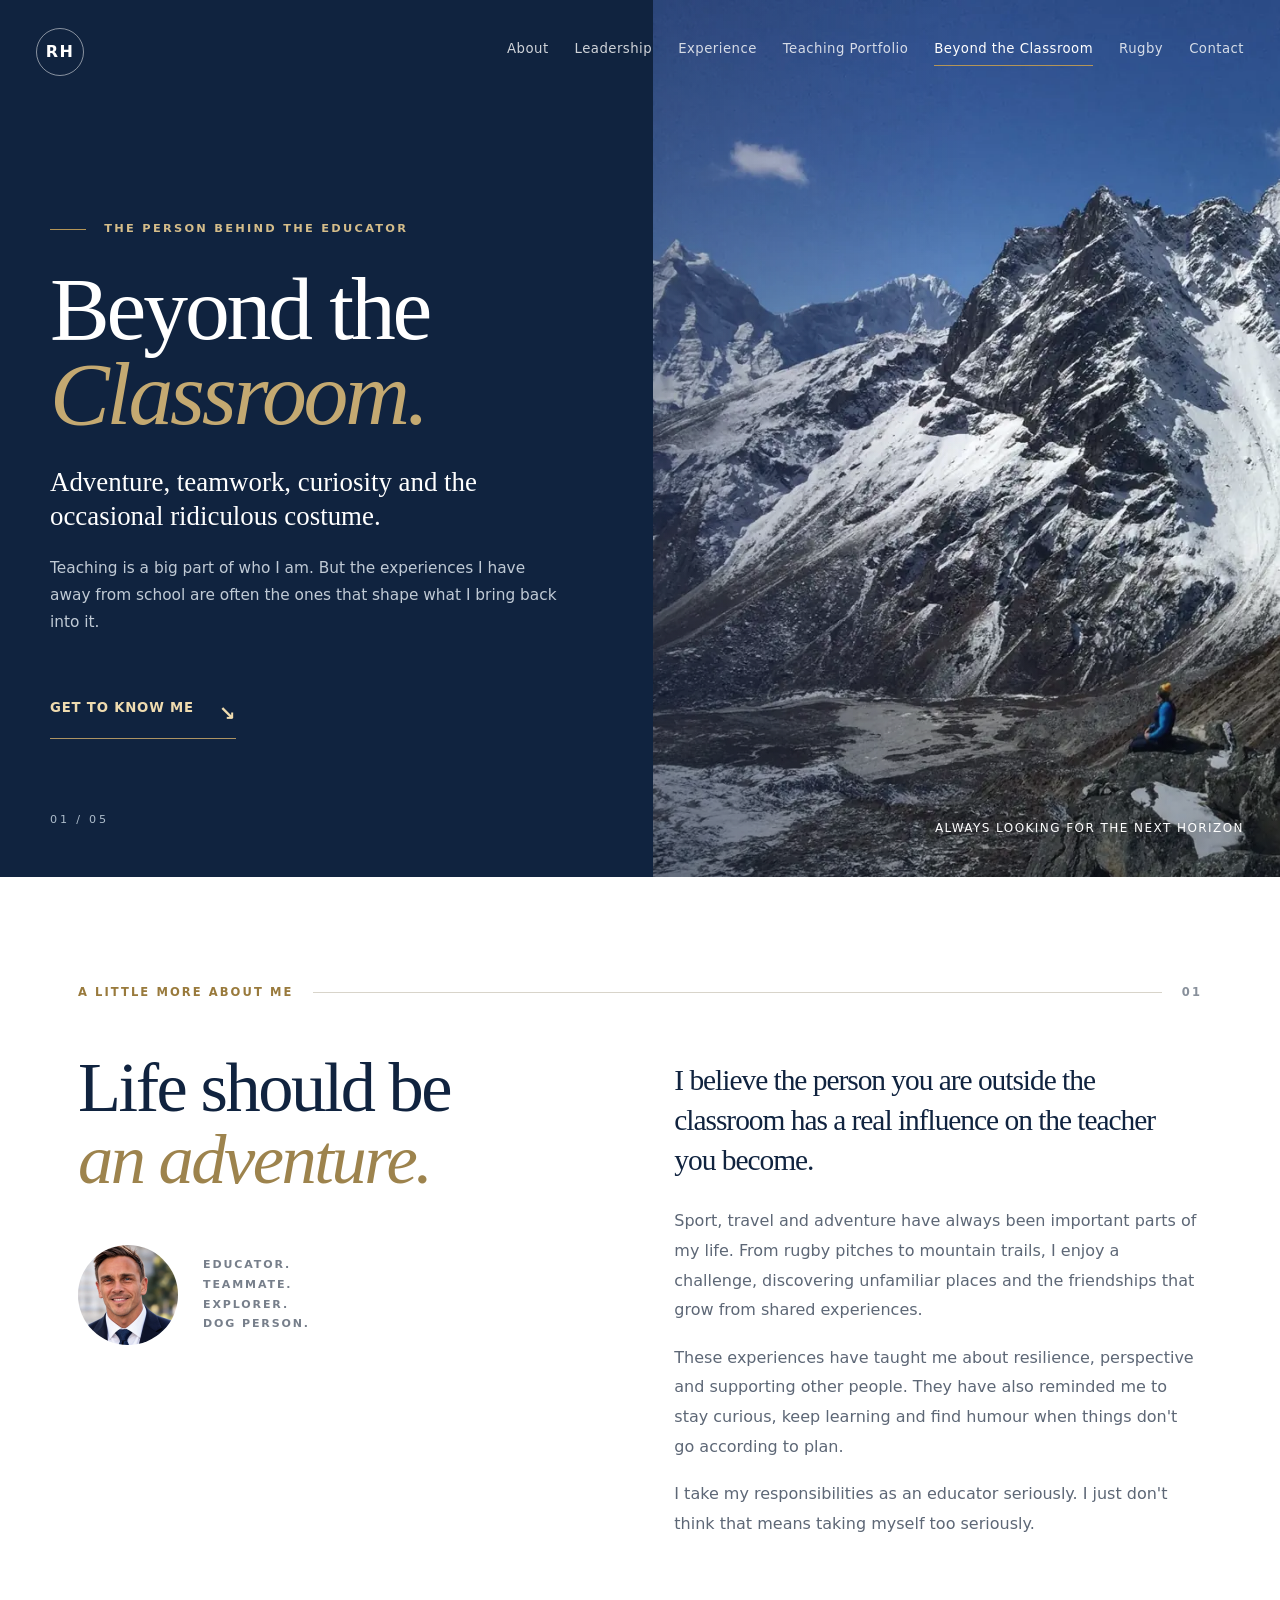
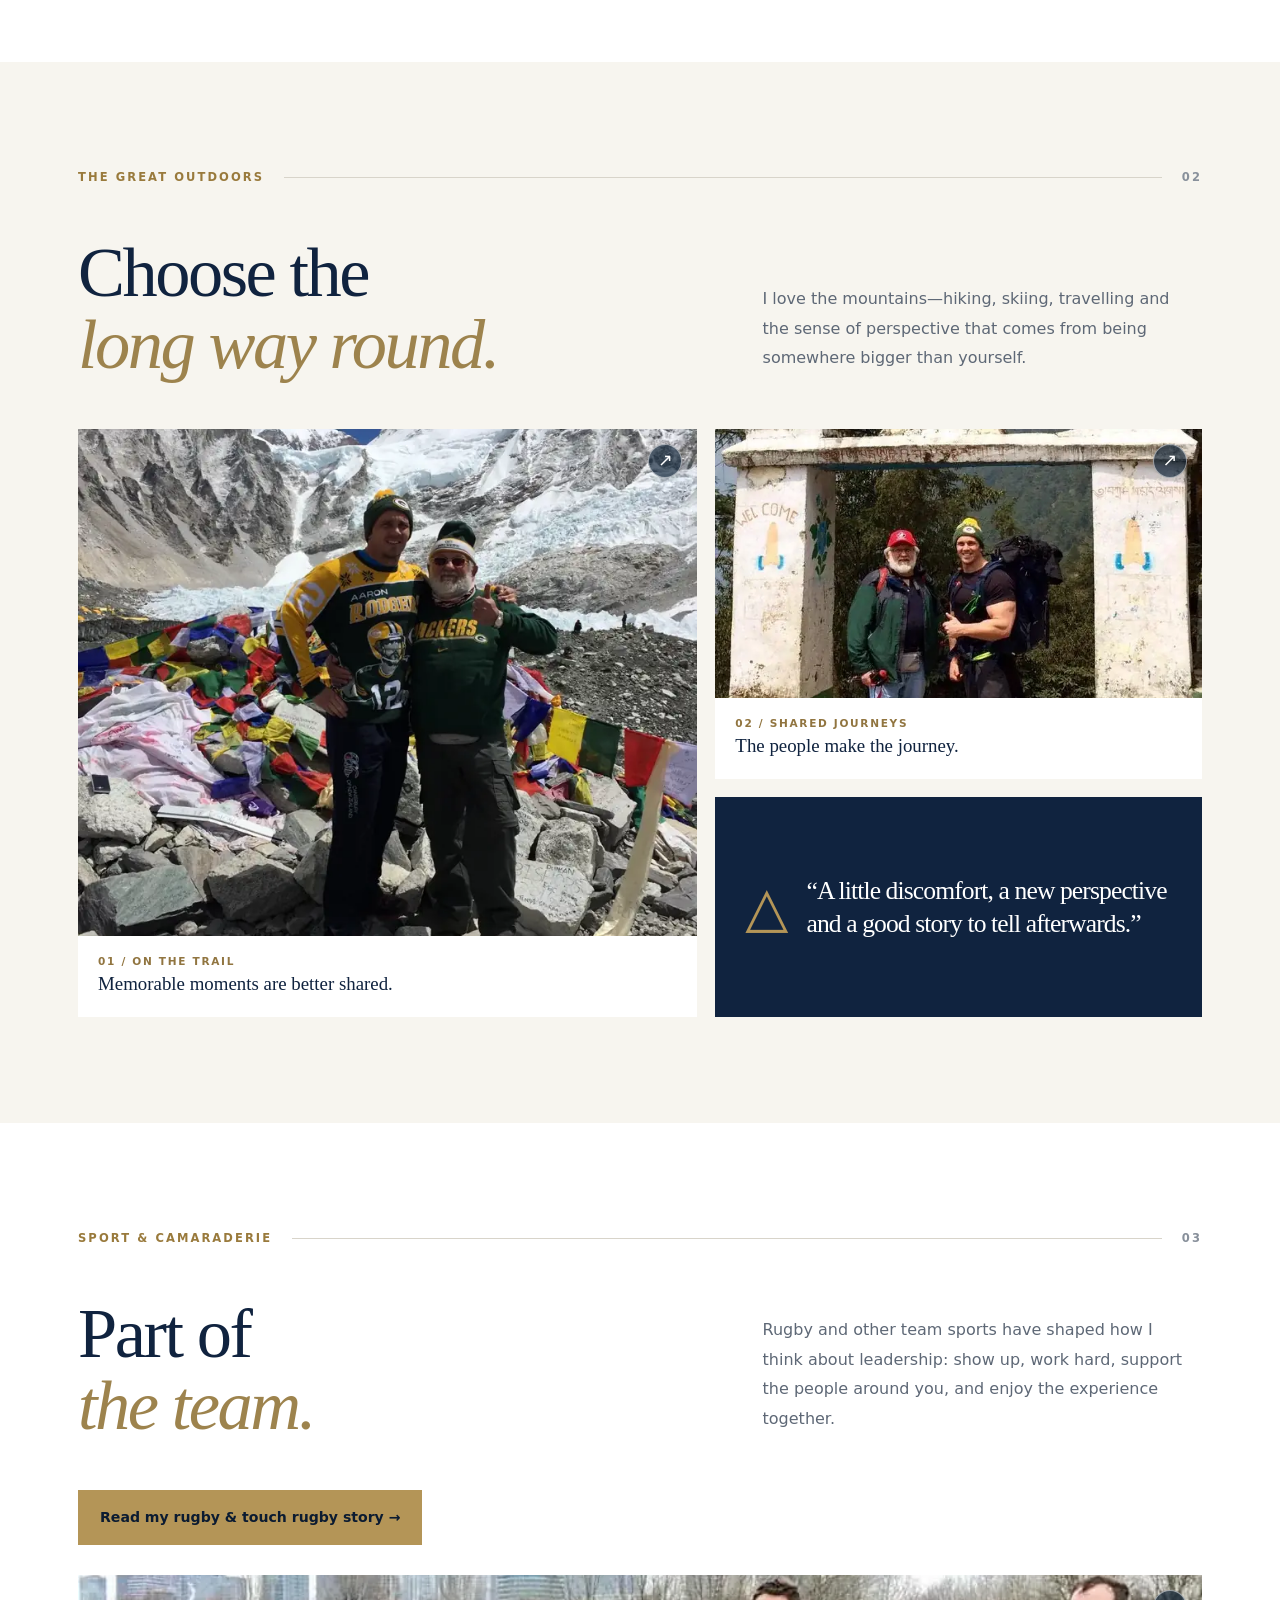
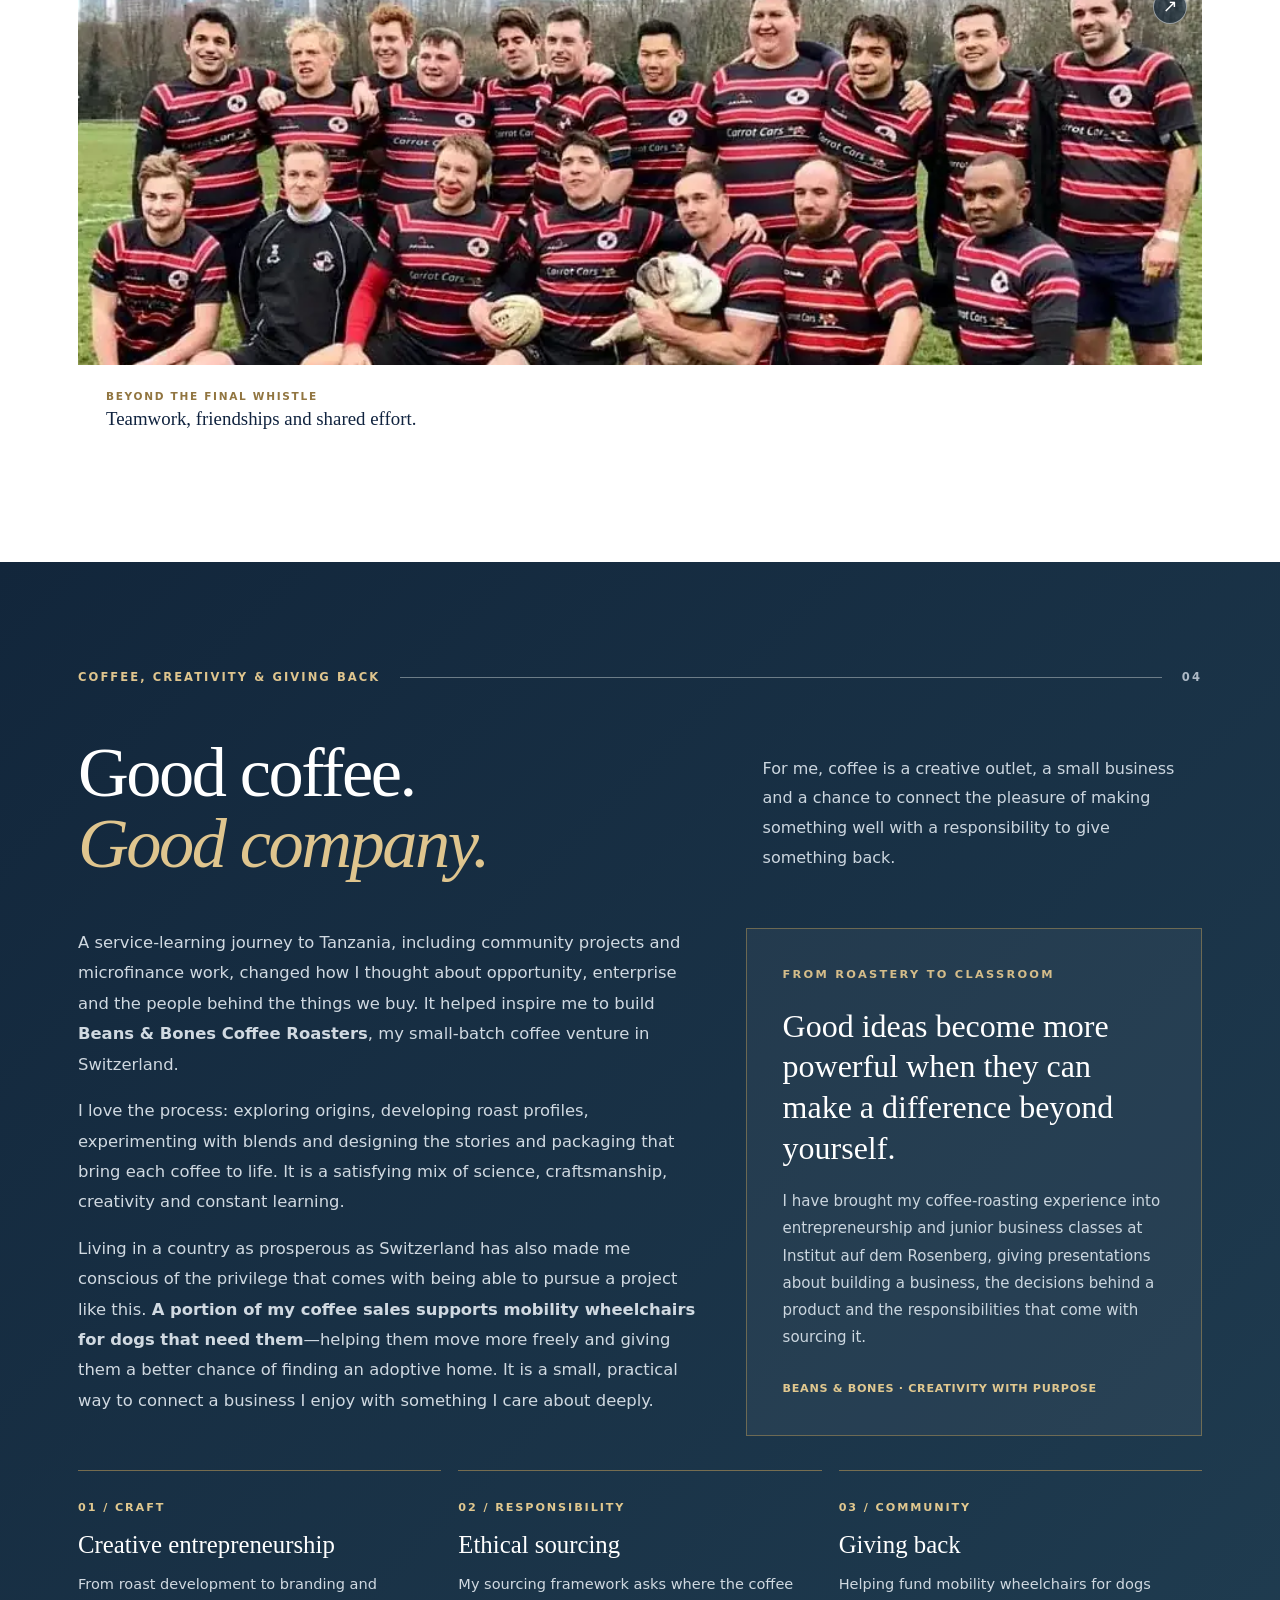
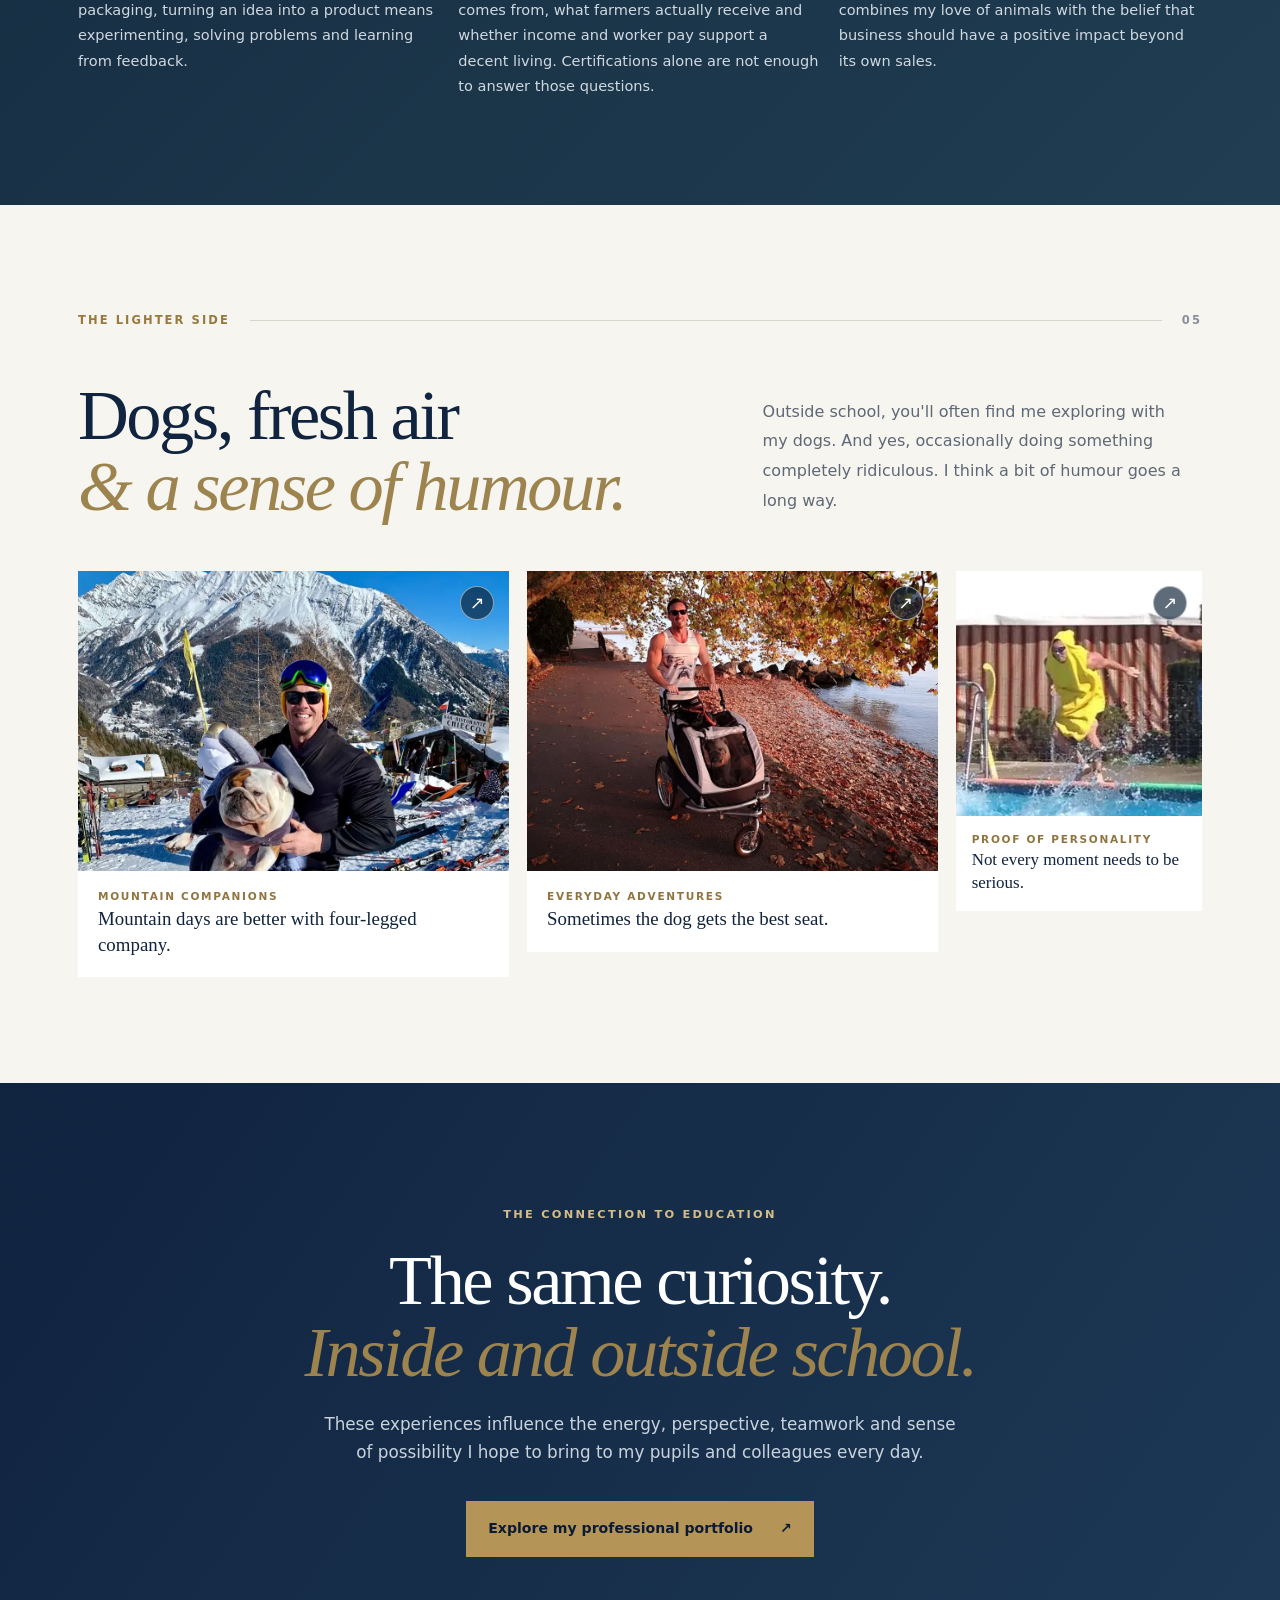
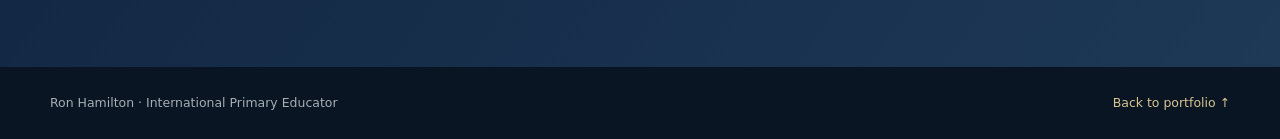
==== beyond.html @ 0ec46074 "Expand coffee story with ethical sourcing education, dog-wheelchair giving and creative enterprise" ====
<!DOCTYPE html>

<html lang="en">
<head>
<meta charset="utf-8"/>
<meta content="width=device-width, initial-scale=1" name="viewport"/>
<meta content="A look beyond the classroom: adventure, team sport, coffee roasting, ethical enterprise, animal welfare, mountain travel, dogs, and the experiences that shape Ron Hamilton's approach to education." name="description"/>
<title>Beyond the Classroom | Ron Hamilton</title>
<style>
:root{--navy:#10233f;--navy-2:#182f50;--ink:#1f2937;--muted:#667085;--paper:#f7f5ef;--warm:#eee8dc;--gold:#b49557;--line:#d8d4ca;--white:#fff;--max:1180px}
*{box-sizing:border-box}
html{scroll-behavior:smooth}
body{margin:0;color:var(--ink);background:#fff;font:16px/1.65 Inter,ui-sans-serif,system-ui,-apple-system,BlinkMacSystemFont,"Segoe UI",sans-serif}
a{color:inherit}
button{font:inherit}
img{display:block;width:100%;height:100%;object-fit:cover}
.skip-link{position:absolute;z-index:99;top:-80px;left:24px;padding:10px 18px;background:#fff;color:#111}
.skip-link:focus{top:16px}
.site-header{position:absolute;inset:0 0 auto;z-index:20;color:#fff}
.header-inner{max-width:1330px;margin:auto;display:flex;align-items:center;justify-content:space-between;padding:28px 36px;gap:24px}
.brand{width:48px;height:48px;border:1px solid #ffffff80;border-radius:50%;display:grid;place-items:center;font-weight:750;letter-spacing:.08em;text-decoration:none;flex:none}
nav{display:flex;gap:26px;flex-wrap:wrap}
nav a,.home-link{text-decoration:none;font-size:.83rem;letter-spacing:.035em;opacity:.8}
nav a:hover,nav a.current,.home-link:hover{opacity:1}
nav a.current{border-bottom:1px solid var(--gold);padding-bottom:5px}
.home-link{display:none}
.page-hero{min-height:700px;background:var(--navy);display:grid;grid-template-columns:1fr 49%;position:relative;overflow:hidden;color:#fff}
.hero-copy{padding:184px 50px 114px max(42px,calc((100vw - 1180px)/2));position:relative;z-index:2;align-self:center}
.eyebrow{text-transform:uppercase;letter-spacing:.2em;font-size:.71rem;font-weight:800;color:#d5bd8a}
.rule{display:inline-block;vertical-align:middle;width:36px;height:1px;background:#b49557;margin-right:12px}
h1,h2,.lead-text,.editorial-note p{font-family:Georgia,"Times New Roman",serif;letter-spacing:-.035em;font-weight:400}
h1{font-size:clamp(4.3rem,7vw,7.9rem);line-height:.95;margin:28px 0 30px}
h1 em,h2 em{color:#c4a971;font-weight:400}
.hero-lead{font-family:Georgia,serif;font-size:clamp(1.4rem,2.1vw,2rem);line-height:1.25;max-width:500px;margin:0 0 22px}
.hero-description{color:#c0cad5;max-width:520px;font-size:.96rem;line-height:1.75}
.hero-anchor{color:#efdbaf;display:inline-flex;text-decoration:none;border-bottom:1px solid #ad9363;padding:16px 0 8px;margin-top:30px;font-size:.83rem;letter-spacing:.06em;text-transform:uppercase;font-weight:700;gap:25px}
.hero-anchor span{font-size:1.25rem}
.hero-visual{position:relative;overflow:hidden;min-height:700px}
.hero-visual:after{content:"";position:absolute;inset:0;background:linear-gradient(90deg,rgba(16,35,63,.32),transparent 50%),linear-gradient(0deg,rgba(10,24,40,.38),transparent 35%)}
.hero-visual img{height:100%;object-position:center 58%;filter:saturate(.83)}
.image-credit{position:absolute;right:36px;bottom:38px;color:#fff;z-index:2;font-size:.75rem;letter-spacing:.12em;text-transform:uppercase}
.hero-index{position:absolute;left:max(42px,calc((100vw - 1180px)/2));bottom:48px;color:#acbbca;font-size:.7rem;letter-spacing:.25em}
.section-wrap{max-width:var(--max);padding:106px 28px;margin:auto}
.section-marker{display:flex;align-items:center;gap:20px;color:#997a3c;text-transform:uppercase;font-size:.72rem;letter-spacing:.18em;font-weight:800;margin-bottom:50px}
.section-marker:after{content:"";height:1px;flex:1;background:var(--line)}
.section-marker span{order:3;color:#88909b;font-weight:600}
h2{font-size:clamp(3.1rem,5.5vw,5.9rem);line-height:1.02;color:var(--navy);margin:0}
h2 em{color:#9d834d}
.intro-layout{display:grid;grid-template-columns:.95fr 1fr;gap:95px}
.portrait-row{display:flex;align-items:center;gap:25px;margin-top:48px}
.portrait-row img{width:100px;height:100px;border-radius:50%;object-position:center 28%;filter:saturate(.83)}
.portrait-row p{text-transform:uppercase;letter-spacing:.17em;font-size:.69rem;line-height:1.8;color:#777f8b;font-weight:700}
.intro-body{padding-top:9px;font-size:1rem;color:#5d6776;line-height:1.85}
.intro-body p{margin:0 0 18px}
.intro-body .lead-text{font-size:clamp(1.45rem,2.3vw,2rem);color:var(--navy);line-height:1.35;margin-bottom:26px}
.adventure-chapter,.personality-chapter{background:var(--paper)}
.chapter-head{display:grid;grid-template-columns:1.15fr .85fr;gap:90px;align-items:end;margin-bottom:48px}
.chapter-head p{max-width:420px;margin:0 0 8px;color:#5e6876;font-size:1rem;line-height:1.85}
.adventure-grid{display:grid;grid-template-columns:1.12fr .88fr;grid-template-rows:350px 220px;gap:18px}
.gallery-card{margin:0;min-width:0;background:#fff;overflow:hidden}
.gallery-card .image-button{display:block;cursor:zoom-in;position:relative;width:100%;padding:0;border:0;background:#0b1b31;overflow:hidden;text-align:left}
.gallery-card img{transition:transform .45s ease, filter .45s ease}
.gallery-card .image-button:hover img{transform:scale(1.035);filter:saturate(1.07)}
.gallery-card .image-button:focus-visible{outline:4px solid var(--gold);outline-offset:-4px}
.expand-symbol{position:absolute;right:15px;top:15px;width:34px;height:34px;display:grid;place-items:center;color:#fff;background:#0b2036a8;border:1px solid #ffffff80;border-radius:50%;font-size:1.1rem}
.gallery-card figcaption{padding:18px 20px 20px;display:grid;gap:3px;line-height:1.35}
.gallery-card figcaption span{text-transform:uppercase;font-size:.66rem;letter-spacing:.16em;color:#917540;font-weight:800}
.gallery-card figcaption strong{color:var(--navy);font-family:Georgia,serif;font-size:1.18rem;font-weight:400}
.adventure-grid .tall{grid-row:span 2;display:flex;flex-direction:column}
.adventure-grid .tall .image-button{flex:1;min-height:0}
.adventure-grid .square{display:flex;flex-direction:column}
.adventure-grid .square .image-button{flex:1;min-height:0}
.adventure-grid .editorial-note{background:var(--navy);color:#fff;padding:20px 30px;display:flex;align-items:center;gap:18px}
.mountain-mark{color:var(--gold);font-size:3.5rem;font-weight:200}
.editorial-note p{font-size:1.6rem;line-height:1.3;color:#fff}
.sport-chapter .panoramic .image-button{height:390px}
.sport-chapter .panoramic img{object-position:center 44%}
.sport-chapter .panoramic figcaption{padding:24px 28px}
.coffee-chapter{background:linear-gradient(135deg,#12263b,#203d51);color:#fff}
.coffee-chapter .section-marker{color:#dfc58e}
.coffee-chapter .section-marker:after{background:#6d7d88}
.coffee-chapter .section-marker span{color:#adb9c5}
.coffee-chapter h2{color:#fff}
.coffee-chapter h2 em{color:#dfc58e}
.coffee-chapter .chapter-head p{color:#ccd6df}
.coffee-content{display:grid;grid-template-columns:1.15fr .85fr;gap:50px;align-items:stretch}
.coffee-copy{font-size:1.025rem;line-height:1.85;color:#d0d9e1}
.coffee-copy p:first-child{margin-top:0}
.coffee-panel{border:1px solid #b4955780;background:#ffffff0c;padding:36px;display:flex;flex-direction:column;justify-content:center}
.coffee-panel .eyebrow{margin:0 0 22px}
.coffee-panel blockquote{font-family:Georgia,serif;font-size:clamp(1.55rem,2.5vw,2.2rem);line-height:1.27;margin:0 0 20px;color:#fff}
.coffee-panel p:not(.eyebrow){color:#cbd6df;font-size:.94rem;line-height:1.8;margin:0}
.coffee-panel .coffee-signoff{margin-top:28px!important;color:#e1c88f!important;letter-spacing:.06em;text-transform:uppercase;font-size:.7rem!important;font-weight:750}
.coffee-values{display:grid;grid-template-columns:repeat(3,minmax(0,1fr));gap:17px;margin-top:34px}
.coffee-value{border-top:1px solid #b4955799;padding-top:22px}
.coffee-value .coffee-count{color:#e1c88f;text-transform:uppercase;letter-spacing:.17em;font-size:.7rem;font-weight:750}
.coffee-value h3{font:400 1.55rem/1.2 Georgia,serif;margin:11px 0;color:#fff}
.coffee-value p{font-size:.91rem;line-height:1.75;color:#d0d9e1;margin:0}
@media(max-width:820px){.coffee-values{grid-template-columns:1fr;gap:25px}}

.personality-grid{display:grid;grid-template-columns:1.05fr 1fr .6fr;gap:18px;align-items:start}
.personality-grid .image-button{height:300px}
.personality-grid .ski img{object-position:center center}
.personality-grid .banana img{object-position:center center}
.personality-grid .banana .image-button{height:245px}
.personality-grid .banana figcaption{padding:16px}
.personality-grid .banana figcaption strong{font-size:1.06rem}
.closing{background:linear-gradient(125deg,#10233f,#1d3956);color:#fff;text-align:center;padding:110px 28px}
.closing-inner{max-width:850px;margin:0 auto}
.closing h2{color:#fff;margin:22px 0}
.closing p:not(.eyebrow){max-width:650px;color:#c8d3dd;margin:0 auto 35px;font-size:1.05rem}
.closing-button{display:inline-flex;align-items:center;gap:27px;background:#b49557;color:#0b1b31;text-decoration:none;font-weight:750;font-size:.88rem;padding:16px 22px}
footer{background:#091522;color:#a6adb5;padding:26px max(28px,calc((100vw - 1180px)/2));display:flex;justify-content:space-between;gap:20px;font-size:.78rem}
footer a{text-decoration:none;color:#d8c392}
.lightbox{position:fixed;inset:0;border:none;background:#091522f2;color:white;max-width:100vw;max-height:100vh;width:100vw;height:100vh;margin:0;padding:55px 25px 25px;overflow:auto}
.lightbox::backdrop{background:#091522ee}
.lightbox img{object-fit:contain;width:100%;height:calc(100vh - 135px)}
.lightbox p{text-align:center;margin:10px auto;font-family:Georgia,serif;font-size:1.1rem}
.lightbox-close{position:absolute;right:28px;top:12px;cursor:pointer;background:transparent;border:0;color:#fff;font-size:2.7rem;line-height:1}
@media(max-width:1100px){nav{gap:16px}.hero-copy{padding-left:36px}.page-hero{grid-template-columns:1fr 45%}h1{font-size:clamp(4rem,6.4vw,6.5rem)}}
@media(max-width:820px){.coffee-content{grid-template-columns:1fr}}
@media(max-width:820px){nav{display:none}.home-link{display:block}.page-hero{grid-template-columns:1fr;min-height:0}.hero-copy{padding:145px 28px 76px}.hero-visual{height:430px;min-height:0}.hero-index{display:none}.intro-layout,.chapter-head{grid-template-columns:1fr;gap:35px}.adventure-grid{grid-template-rows:300px 180px}.personality-grid{grid-template-columns:1fr 1fr}.personality-grid .banana{grid-column:span 2}.personality-grid .banana .image-button{height:240px}.personality-grid .banana img{object-fit:contain;background:#12303e}.section-wrap{padding:80px 28px}}
@media(max-width:560px){.coffee-panel{padding:25px}}
@media(max-width:560px){.header-inner{padding:22px 22px}.hero-copy{padding:125px 24px 62px}h1{font-size:clamp(3.6rem,14vw,5rem)}.hero-visual{height:320px}.image-credit{right:20px;bottom:22px}.section-wrap{padding:68px 20px}.section-marker{margin-bottom:28px}h2{font-size:clamp(2.6rem,11vw,3.9rem)}.intro-layout{gap:25px}.portrait-row{margin-top:26px}.adventure-grid{display:grid;grid-template-columns:1fr;grid-template-rows:auto}.adventure-grid .tall,.adventure-grid .square{grid-row:auto}.adventure-grid .tall .image-button{height:360px;flex:auto}.adventure-grid .square .image-button{height:280px;flex:auto}.adventure-grid .editorial-note{min-height:170px}.sport-chapter .panoramic .image-button{height:235px}.personality-grid{grid-template-columns:1fr}.personality-grid .banana{grid-column:span 1}.personality-grid .image-button{height:290px}.closing{padding:78px 22px}footer{display:block}footer a{display:block;margin-top:8px}}
@media(prefers-reduced-motion:reduce){*,*::before,*::after{scroll-behavior:auto!important;transition:none!important}}

</style>
</head>
<body>
<a class="skip-link" href="#content">Skip to content</a>
<header class="site-header">
<div class="header-inner">
<a aria-label="Ron Hamilton — home" class="brand" href="index.html">RH</a>
<nav aria-label="Main navigation">
<a href="index.html#about">About</a>
<a href="index.html#leadership">Leadership</a>
<a href="index.html#experience">Experience</a>
<a href="portfolio.html">Teaching Portfolio</a>
<a aria-current="page" class="current" href="beyond.html">Beyond the Classroom</a>
<a href="rugby.html">Rugby</a>
<a href="index.html#contact">Contact</a>
</nav>
<a class="home-link" href="index.html">← Back to portfolio</a>
</div>
</header>
<main id="content">
<section aria-labelledby="page-title" class="page-hero">
<div class="hero-copy">
<p class="eyebrow"><span class="rule"></span> The person behind the educator</p>
<h1 id="page-title">Beyond the<br/><em>Classroom.</em></h1>
<p class="hero-lead">Adventure, teamwork, curiosity and the occasional ridiculous costume.</p>
<p class="hero-description">Teaching is a big part of who I am. But the experiences I have away from school are often the ones that shape what I bring back into it.</p>
<a class="hero-anchor" href="#my-story">Get to know me <span aria-hidden="true">↘</span></a>
</div>
<div class="hero-visual">
<img alt="A lone hiker resting in a dramatic, snow-covered mountain valley" data-photo="assets/mountain-landscape.webp" fetchpriority="high" height="1921" src="data:," width="1373"/>
<div class="image-credit">Always looking for the next horizon</div>
</div>
<span aria-hidden="true" class="hero-index">01 / 05</span>
</section>
<section class="intro section-wrap" id="my-story">
<div class="section-marker">A little more about me <span>01</span></div>
<div class="intro-layout">
<div>
<h2>Life should be<br/><em>an adventure.</em></h2>
<div class="portrait-row">
<img alt="Professional portrait of Ron Hamilton" data-photo="assets/portrait.webp" height="1402" loading="lazy" src="data:," width="1122"/>
<p>Educator.<br/>Teammate.<br/>Explorer.<br/>Dog person.</p>
</div>
</div>
<div class="intro-body">
<p class="lead-text">I believe the person you are outside the classroom has a real influence on the teacher you become.</p>
<p>Sport, travel and adventure have always been important parts of my life. From rugby pitches to mountain trails, I enjoy a challenge, discovering unfamiliar places and the friendships that grow from shared experiences.</p>
<p>These experiences have taught me about resilience, perspective and supporting other people. They have also reminded me to stay curious, keep learning and find humour when things don't go according to plan.</p>
<p>I take my responsibilities as an educator seriously. I just don't think that means taking myself too seriously.</p>
</div>
</div>
</section>
<section class="chapter adventure-chapter" id="adventure">
<div class="section-wrap">
<div class="section-marker">The great outdoors <span>02</span></div>
<div class="chapter-head"><h2>Choose the<br/><em>long way round.</em></h2><p>I love the mountains—hiking, skiing, travelling and the sense of perspective that comes from being somewhere bigger than yourself.</p></div>
<div class="adventure-grid">
<figure class="gallery-card tall">
<button aria-label="Enlarge mountain trekking photograph" class="image-button" data-alt="Two trekkers standing in a high-altitude rocky landscape with glaciers behind them" data-caption="Memorable moments are better shared." data-full="assets/mountain-milestone.webp" type="button">
<img alt="Two trekkers standing in a high-altitude rocky landscape with glaciers behind them" data-photo="assets/mountain-milestone.webp" height="1632" loading="lazy" src="data:," width="1224"/>
<span aria-hidden="true" class="expand-symbol">↗</span>
</button>
<figcaption><span>01 / On the trail</span><strong>Memorable moments are better shared.</strong></figcaption>
</figure>
<figure class="gallery-card square">
<button aria-label="Enlarge trail photograph" class="image-button" data-alt="Two travellers with hiking backpacks posing beneath a decorated mountain trail entrance" data-caption="The people you meet make the journey." data-full="assets/nepal-trail.webp" type="button">
<img alt="Two travellers with hiking backpacks posing beneath a decorated mountain trail entrance" data-photo="assets/nepal-trail.webp" height="716" loading="lazy" src="data:," width="716"/>
<span aria-hidden="true" class="expand-symbol">↗</span>
</button>
<figcaption><span>02 / Shared journeys</span><strong>The people make the journey.</strong></figcaption>
</figure>
<div class="editorial-note"><div aria-hidden="true" class="mountain-mark">△</div><p>“A little discomfort, a new perspective and a good story to tell afterwards.”</p></div>
</div>
</div>
</section>
<section class="chapter sport-chapter section-wrap" id="teamwork">
<div class="section-marker">Sport &amp; camaraderie <span>03</span></div>
<div class="chapter-head"><h2>Part of<br/><em>the team.</em></h2><p>Rugby and other team sports have shaped how I think about leadership: show up, work hard, support the people around you, and enjoy the experience together.</p></div>
<p style="margin:0 0 30px"><a href="rugby.html" class="closing-button">Read my rugby &amp; touch rugby story →</a></p>
<figure class="gallery-card panoramic">
<button aria-label="Enlarge rugby team photograph" class="image-button" data-alt="An adult rugby team in matching striped shirts posing together on a playing field" data-caption="Teamwork, friendships and shared effort." data-full="assets/rugby-team.webp" type="button">
<img alt="An adult rugby team in matching striped shirts posing together on a playing field" data-photo="assets/rugby-team.webp" height="430" loading="lazy" src="data:," width="915"/>
<span aria-hidden="true" class="expand-symbol">↗</span>
</button>
<figcaption><span>Beyond the final whistle</span><strong>Teamwork, friendships and shared effort.</strong></figcaption>
</figure>
</section>
<section class="chapter coffee-chapter" id="coffee">
<div class="section-wrap">
<div class="section-marker">Coffee, creativity &amp; giving back <span>04</span></div>
<div class="chapter-head">
<h2>Good coffee.<br/><em>Good company.</em></h2>
<p>For me, coffee is a creative outlet, a small business and a chance to connect the pleasure of making something well with a responsibility to give something back.</p>
</div>
<div class="coffee-content">
<div class="coffee-copy">
<p>A service-learning journey to Tanzania, including community projects and microfinance work, changed how I thought about opportunity, enterprise and the people behind the things we buy. It helped inspire me to build <strong>Beans &amp; Bones Coffee Roasters</strong>, my small-batch coffee venture in Switzerland.</p>
<p>I love the process: exploring origins, developing roast profiles, experimenting with blends and designing the stories and packaging that bring each coffee to life. It is a satisfying mix of science, craftsmanship, creativity and constant learning.</p>
<p>Living in a country as prosperous as Switzerland has also made me conscious of the privilege that comes with being able to pursue a project like this. <strong>A portion of my coffee sales supports mobility wheelchairs for dogs that need them</strong>—helping them move more freely and giving them a better chance of finding an adoptive home. It is a small, practical way to connect a business I enjoy with something I care about deeply.</p>
</div>
<aside class="coffee-panel" aria-label="Coffee and practical education">
<p class="eyebrow">From roastery to classroom</p>
<blockquote>Good ideas become more powerful when they can make a difference beyond yourself.</blockquote>
<p>I have brought my coffee-roasting experience into entrepreneurship and junior business classes at Institut auf dem Rosenberg, giving presentations about building a business, the decisions behind a product and the responsibilities that come with sourcing it.</p>
<p class="coffee-signoff">Beans &amp; Bones · Creativity with purpose</p>
</aside>
</div>
<div class="coffee-values" aria-label="The principles behind my coffee project">
<div class="coffee-value"><span class="coffee-count">01 / Craft</span><h3>Creative entrepreneurship</h3><p>From roast development to branding and packaging, turning an idea into a product means experimenting, solving problems and learning from feedback.</p></div>
<div class="coffee-value"><span class="coffee-count">02 / Responsibility</span><h3>Ethical sourcing</h3><p>My sourcing framework asks where the coffee comes from, what farmers actually receive and whether income and worker pay support a decent living. Certifications alone are not enough to answer those questions.</p></div>
<div class="coffee-value"><span class="coffee-count">03 / Community</span><h3>Giving back</h3><p>Helping fund mobility wheelchairs for dogs combines my love of animals with the belief that business should have a positive impact beyond its own sales.</p></div>
</div>
</div>
</section>
<section class="chapter personality-chapter" id="life-and-laughter">
<div class="section-wrap">
<div class="section-marker">The lighter side <span>05</span></div>
<div class="chapter-head"><h2>Dogs, fresh air<br/><em>&amp; a sense of humour.</em></h2><p>Outside school, you'll often find me exploring with my dogs. And yes, occasionally doing something completely ridiculous. I think a bit of humour goes a long way.</p></div>
<div class="personality-grid">
<figure class="gallery-card ski">
<button aria-label="Enlarge mountain ski photograph with a bulldog" class="image-button" data-alt="Ron holding a bulldog wearing a playful costume at a snowy ski resort" data-caption="Mountain days are better with four-legged company." data-full="assets/ski-day-norman.webp" type="button">
<img alt="Ron holding a bulldog wearing a playful costume at a snowy ski resort" data-photo="assets/ski-day-norman.webp" height="1372" loading="lazy" src="data:," width="1456"/>
<span aria-hidden="true" class="expand-symbol">↗</span>
</button>
<figcaption><span>Mountain companions</span><strong>Mountain days are better with four-legged company.</strong></figcaption>
</figure>
<figure class="gallery-card lake">
<button aria-label="Enlarge lakeside walk photograph" class="image-button" data-alt="Ron taking a bulldog for a lakeside walk in a pet stroller beneath autumn leaves" data-caption="Every outing is an adventure." data-full="assets/lakeside-walk.webp" type="button">
<img alt="Ron taking a bulldog for a lakeside walk in a pet stroller beneath autumn leaves" data-photo="assets/lakeside-walk.webp" height="960" loading="lazy" src="data:," width="1280"/>
<span aria-hidden="true" class="expand-symbol">↗</span>
</button>
<figcaption><span>Everyday adventures</span><strong>Sometimes the dog gets the best seat.</strong></figcaption>
</figure>
<figure class="gallery-card banana">
<button aria-label="Enlarge banana costume photograph" class="image-button" data-alt="Ron dressed in a bright yellow banana costume leaping into a swimming pool" data-caption="It is important not to take yourself too seriously." data-full="assets/banana-costume.webp" type="button">
<img alt="Ron dressed in a bright yellow banana costume leaping into a swimming pool" data-photo="assets/banana-costume.webp" height="330" loading="lazy" src="data:," width="330"/>
<span aria-hidden="true" class="expand-symbol">↗</span>
</button>
<figcaption><span>Proof of personality</span><strong>Not every moment needs to be serious.</strong></figcaption>
</figure>
</div>
</div>
</section>
<section class="closing">
<div class="closing-inner">
<p class="eyebrow">The connection to education</p>
<h2>The same curiosity.<br/><em>Inside and outside school.</em></h2>
<p>These experiences influence the energy, perspective, teamwork and sense of possibility I hope to bring to my pupils and colleagues every day.</p>
<a class="closing-button" href="index.html">Explore my professional portfolio <span aria-hidden="true">↗</span></a>
</div>
</section>
</main>
<footer><span>Ron Hamilton · International Primary Educator</span><a href="index.html">Back to portfolio ↑</a></footer>
<dialog aria-label="Photograph enlarged" class="lightbox">
<button aria-label="Close enlarged photograph" class="lightbox-close" type="button">×</button>
<img alt=""/>
<p></p>
</dialog>
<script>
(() => {
  const photoMap = {"assets/banana-costume.webp":"[data-uri]","assets/lakeside-walk.webp":"[data-uri]","assets/mountain-landscape.webp":"[data-uri]","assets/mountain-milestone.webp":"[data-uri]","assets/nepal-trail.webp":"[data-uri]","assets/portrait.webp":"[data-uri]","assets/rugby-team.webp":"[data-uri]","assets/ski-day-norman.webp":"[data-uri]"};
  document.querySelectorAll('img[data-photo]').forEach(img => {
    img.src = photoMap[img.dataset.photo] || '';
  });
  document.querySelectorAll('[data-full]').forEach(button => {
    button.dataset.full = photoMap[button.dataset.full] || '';
  });
})();
</script>
<script>
    const modal = document.querySelector('.lightbox');
    const fullImage = modal.querySelector('img');
    const modalCaption = modal.querySelector('p');
    let previousFocus = null;
    document.querySelectorAll('.image-button').forEach(button => {
      button.addEventListener('click', () => {
        previousFocus = button;
        fullImage.src = button.dataset.full;
        fullImage.alt = button.dataset.alt;
        modalCaption.textContent = button.dataset.caption;
        modal.showModal();
        modal.querySelector('.lightbox-close').focus();
      });
    });
    function closeModal(){modal.close();}
    modal.querySelector('.lightbox-close').addEventListener('click', closeModal);
    modal.addEventListener('click', event => {if (event.target === modal) closeModal();});
    modal.addEventListener('close', () => {fullImage.removeAttribute('src');previousFocus?.focus();});
  </script>
</body>
</html>
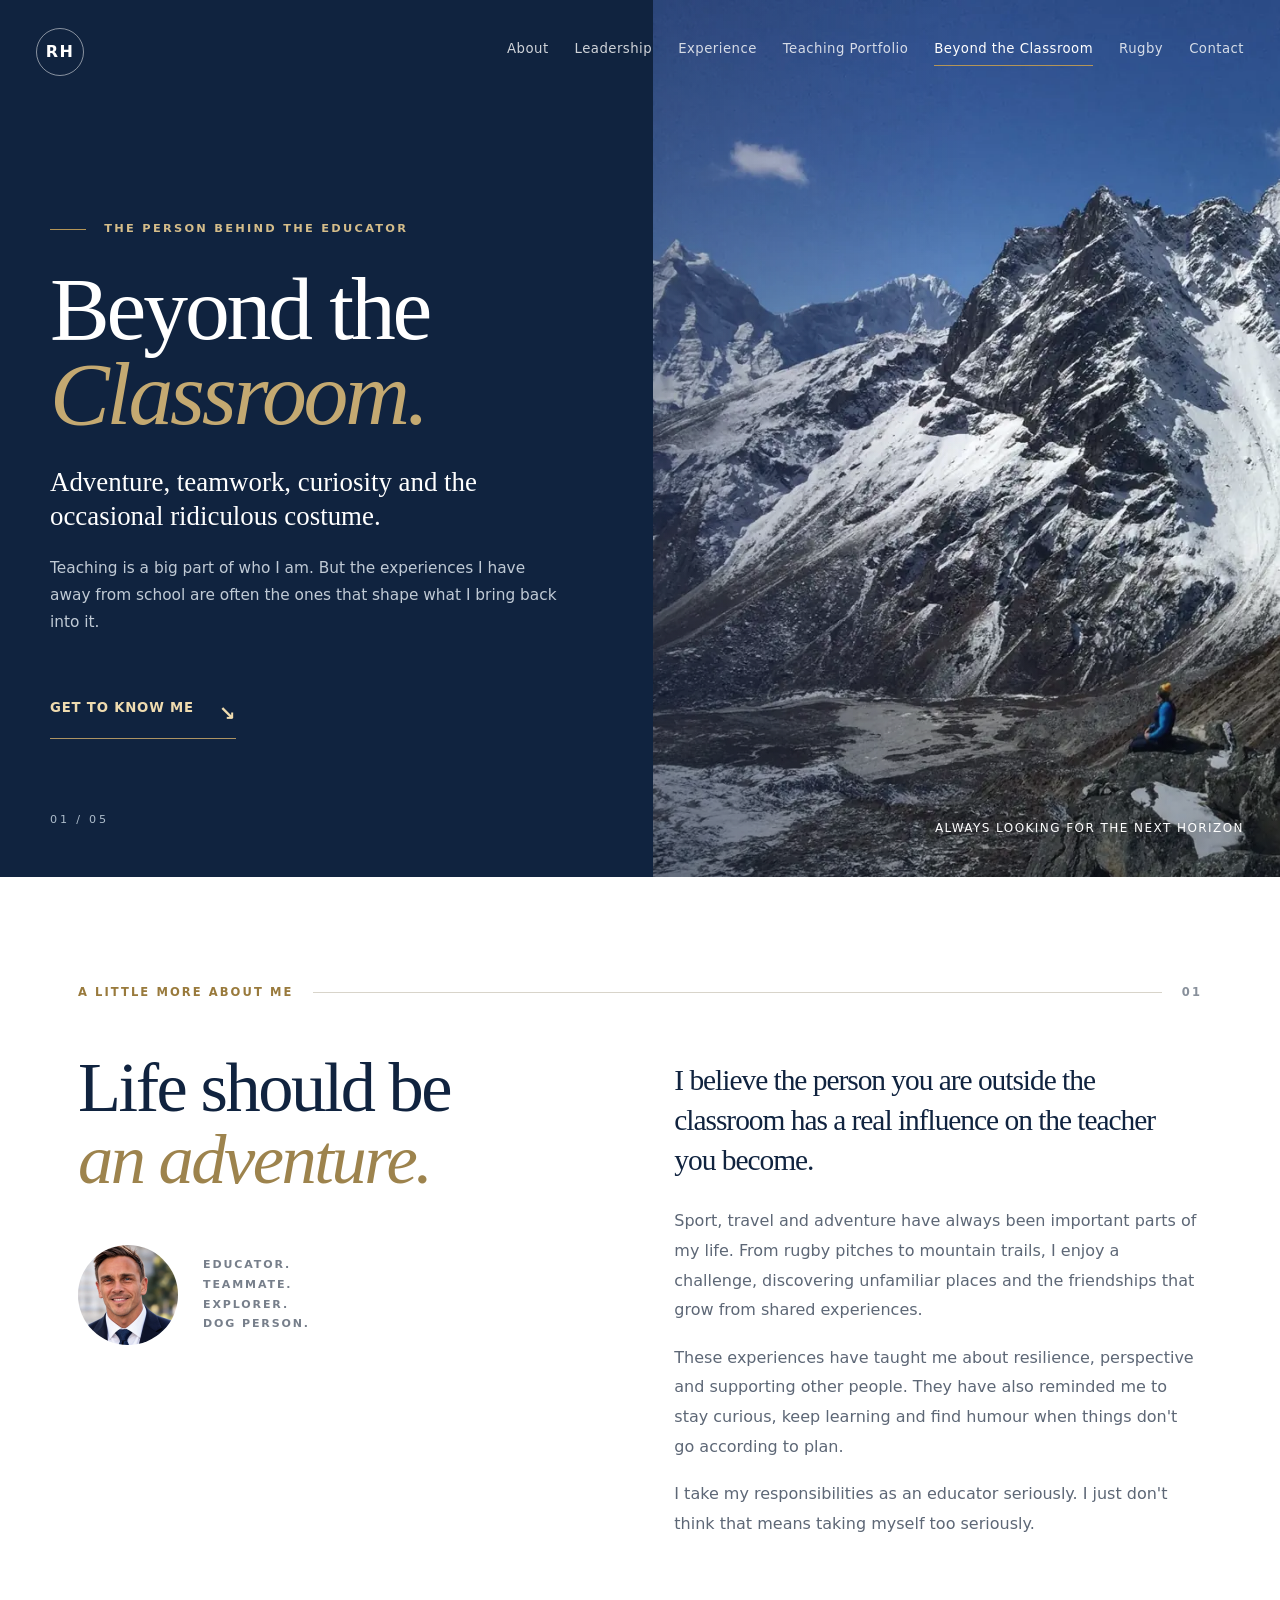
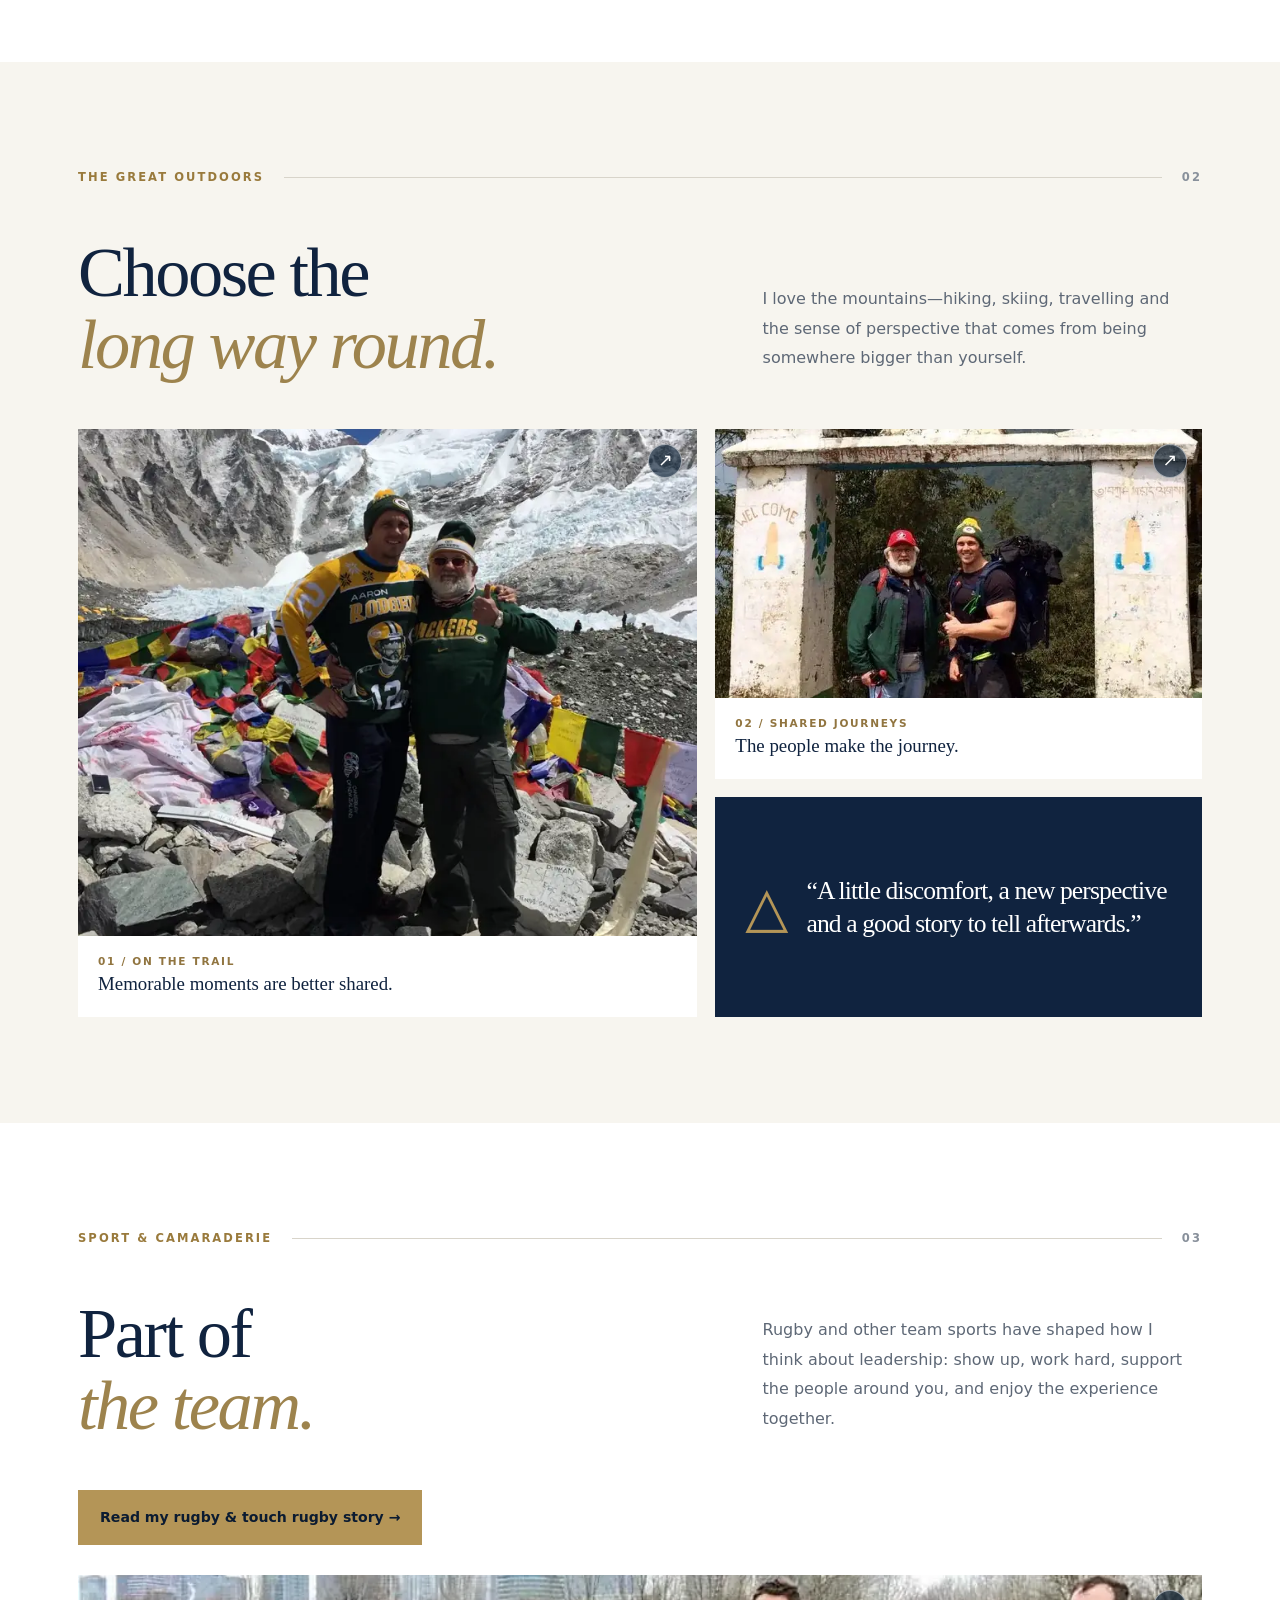
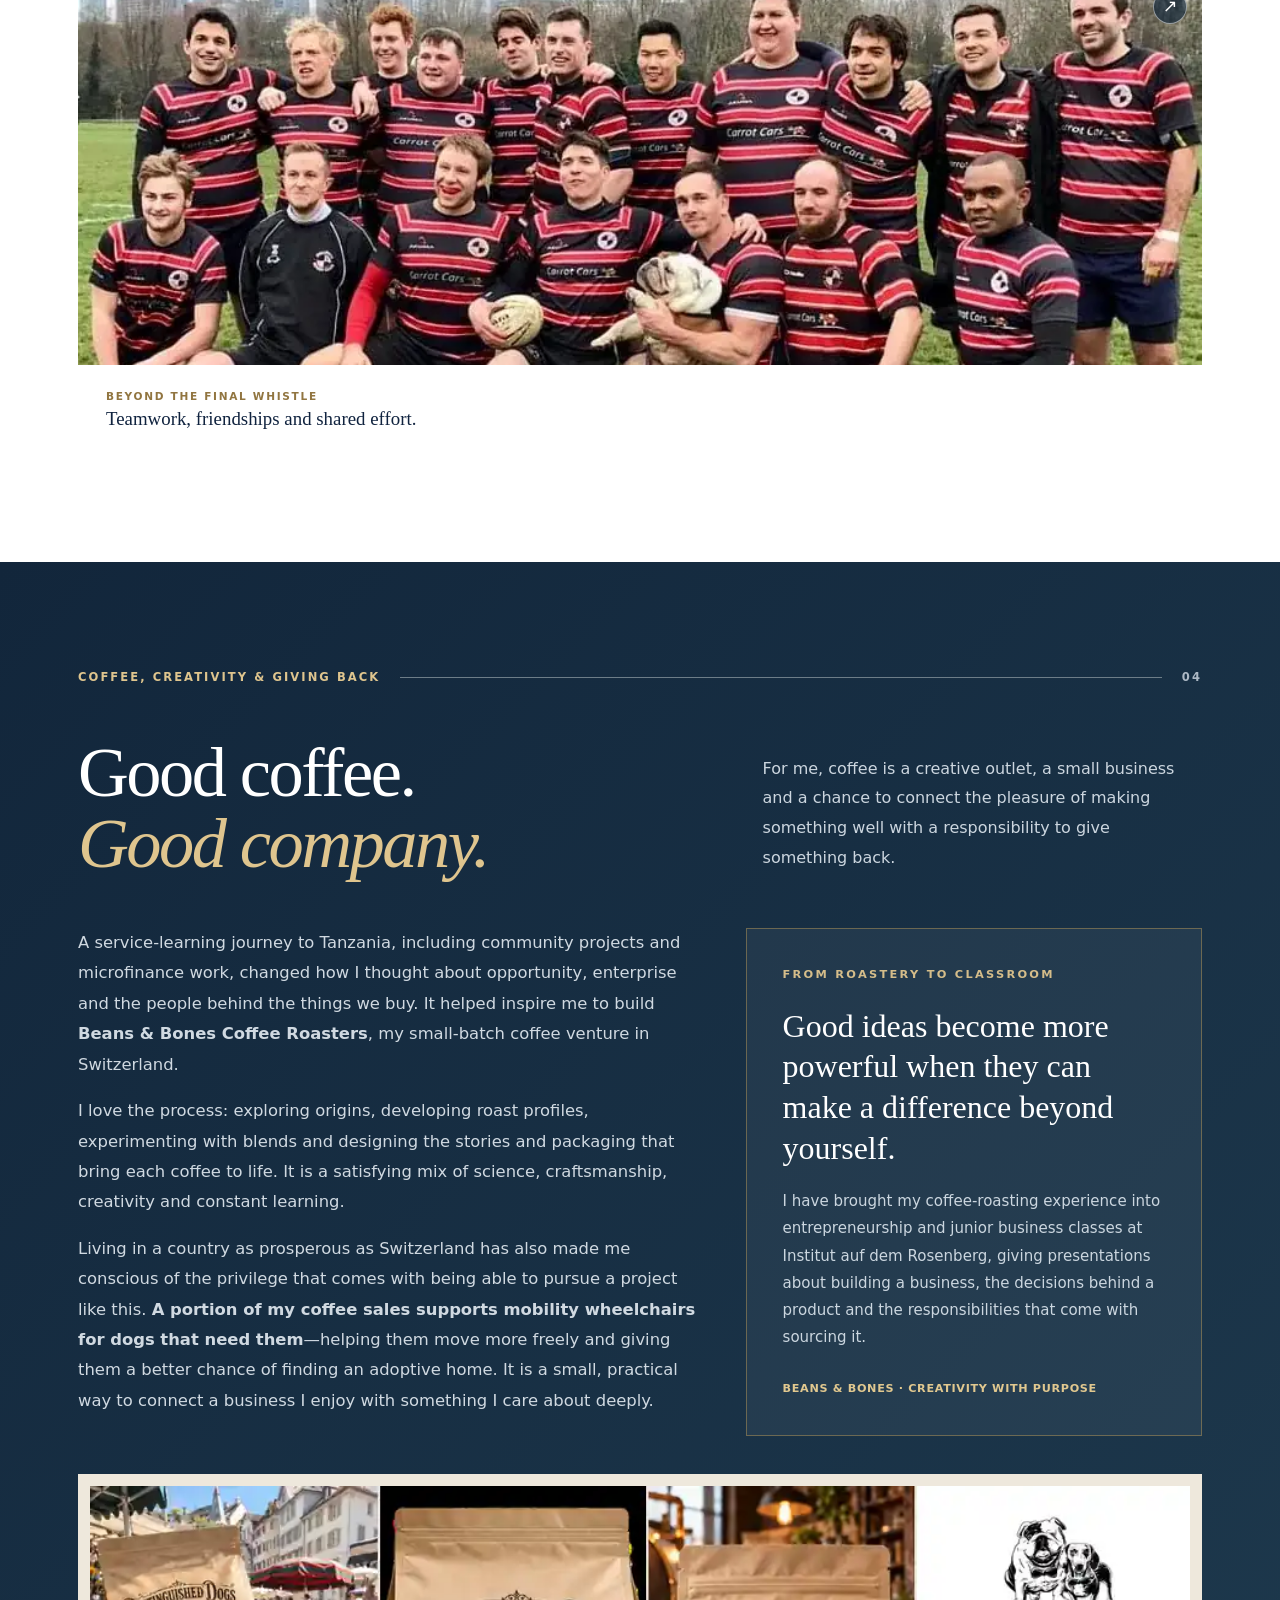
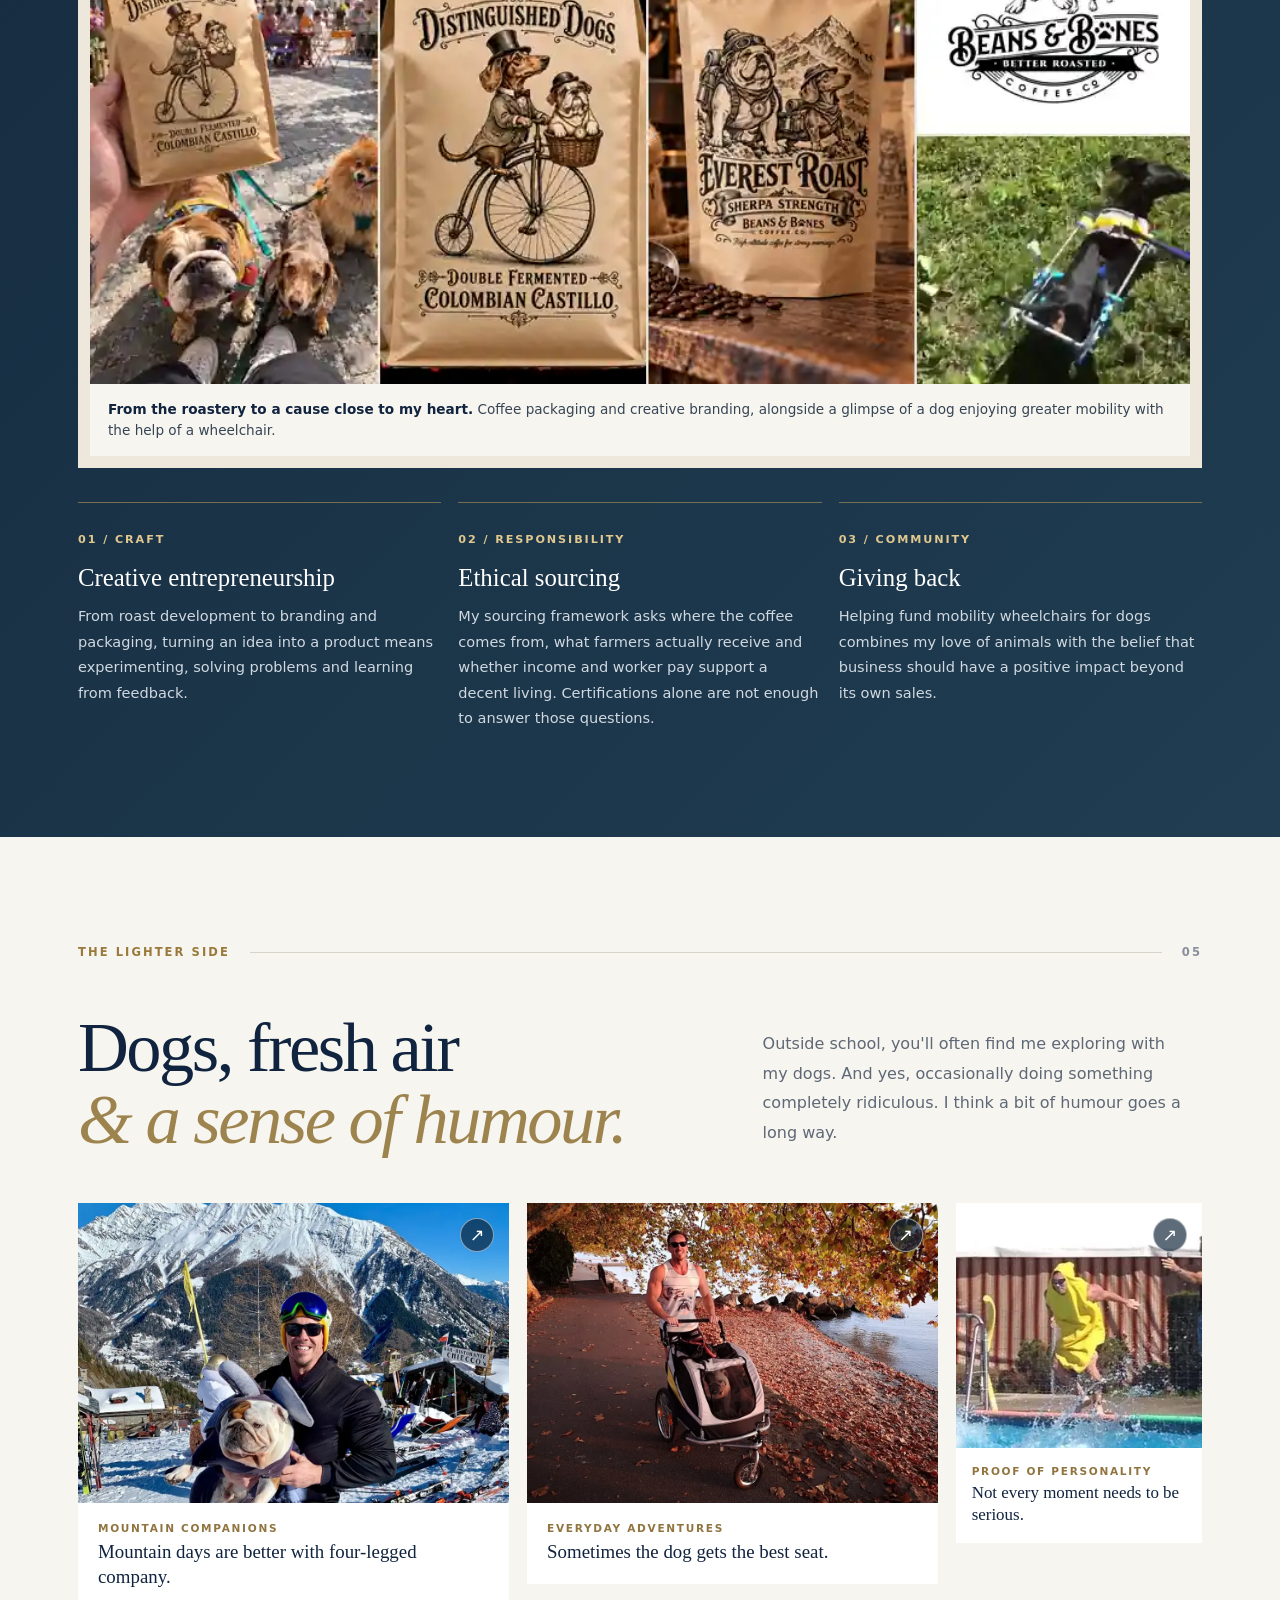
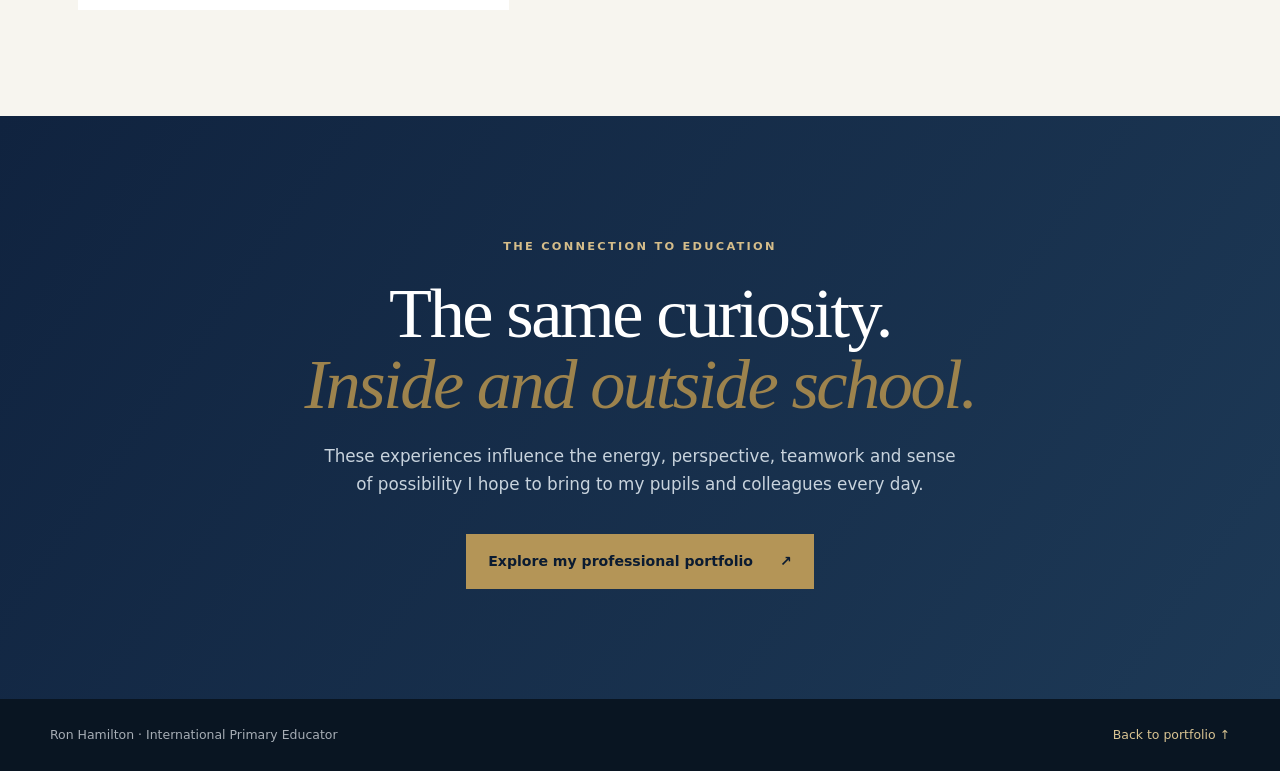
==== commit 3dfd2c4a: "Add coffee brand imagery and dog mobility story gallery" ====
--- a/beyond.html
+++ b/beyond.html
@@ -91,6 +91,10 @@
 .coffee-panel blockquote{font-family:Georgia,serif;font-size:clamp(1.55rem,2.5vw,2.2rem);line-height:1.27;margin:0 0 20px;color:#fff}
 .coffee-panel p:not(.eyebrow){color:#cbd6df;font-size:.94rem;line-height:1.8;margin:0}
 .coffee-panel .coffee-signoff{margin-top:28px!important;color:#e1c88f!important;letter-spacing:.06em;text-transform:uppercase;font-size:.7rem!important;font-weight:750}
+.coffee-gallery{margin:38px 0 6px;background:#eee8dc;padding:12px}
+.coffee-gallery img{display:block;width:100%;height:auto;max-height:540px;object-fit:contain}
+.coffee-gallery figcaption{color:#364454;background:#f7f5ef;padding:15px 18px;font-size:.85rem;line-height:1.55}
+.coffee-gallery figcaption strong{color:#10233f}
 .coffee-values{display:grid;grid-template-columns:repeat(3,minmax(0,1fr));gap:17px;margin-top:34px}
 .coffee-value{border-top:1px solid #b4955799;padding-top:22px}
 .coffee-value .coffee-count{color:#e1c88f;text-transform:uppercase;letter-spacing:.17em;font-size:.7rem;font-weight:750}
@@ -231,6 +235,10 @@
 <p class="coffee-signoff">Beans &amp; Bones · Creativity with purpose</p>
 </aside>
 </div>
+<figure class="coffee-gallery">
+<img src="[data-uri]" alt="Coffee packaging and branding: Distinguished Dogs Colombian Castillo bag, Everest Roast from Beans and Bones, the Beans and Bones logo, and a dog walking using a mobility wheelchair" width="910" height="412" loading="lazy" decoding="async"/>
+<figcaption><strong>From the roastery to a cause close to my heart.</strong> Coffee packaging and creative branding, alongside a glimpse of a dog enjoying greater mobility with the help of a wheelchair.</figcaption>
+</figure>
 <div class="coffee-values" aria-label="The principles behind my coffee project">
 <div class="coffee-value"><span class="coffee-count">01 / Craft</span><h3>Creative entrepreneurship</h3><p>From roast development to branding and packaging, turning an idea into a product means experimenting, solving problems and learning from feedback.</p></div>
 <div class="coffee-value"><span class="coffee-count">02 / Responsibility</span><h3>Ethical sourcing</h3><p>My sourcing framework asks where the coffee comes from, what farmers actually receive and whether income and worker pay support a decent living. Certifications alone are not enough to answer those questions.</p></div>
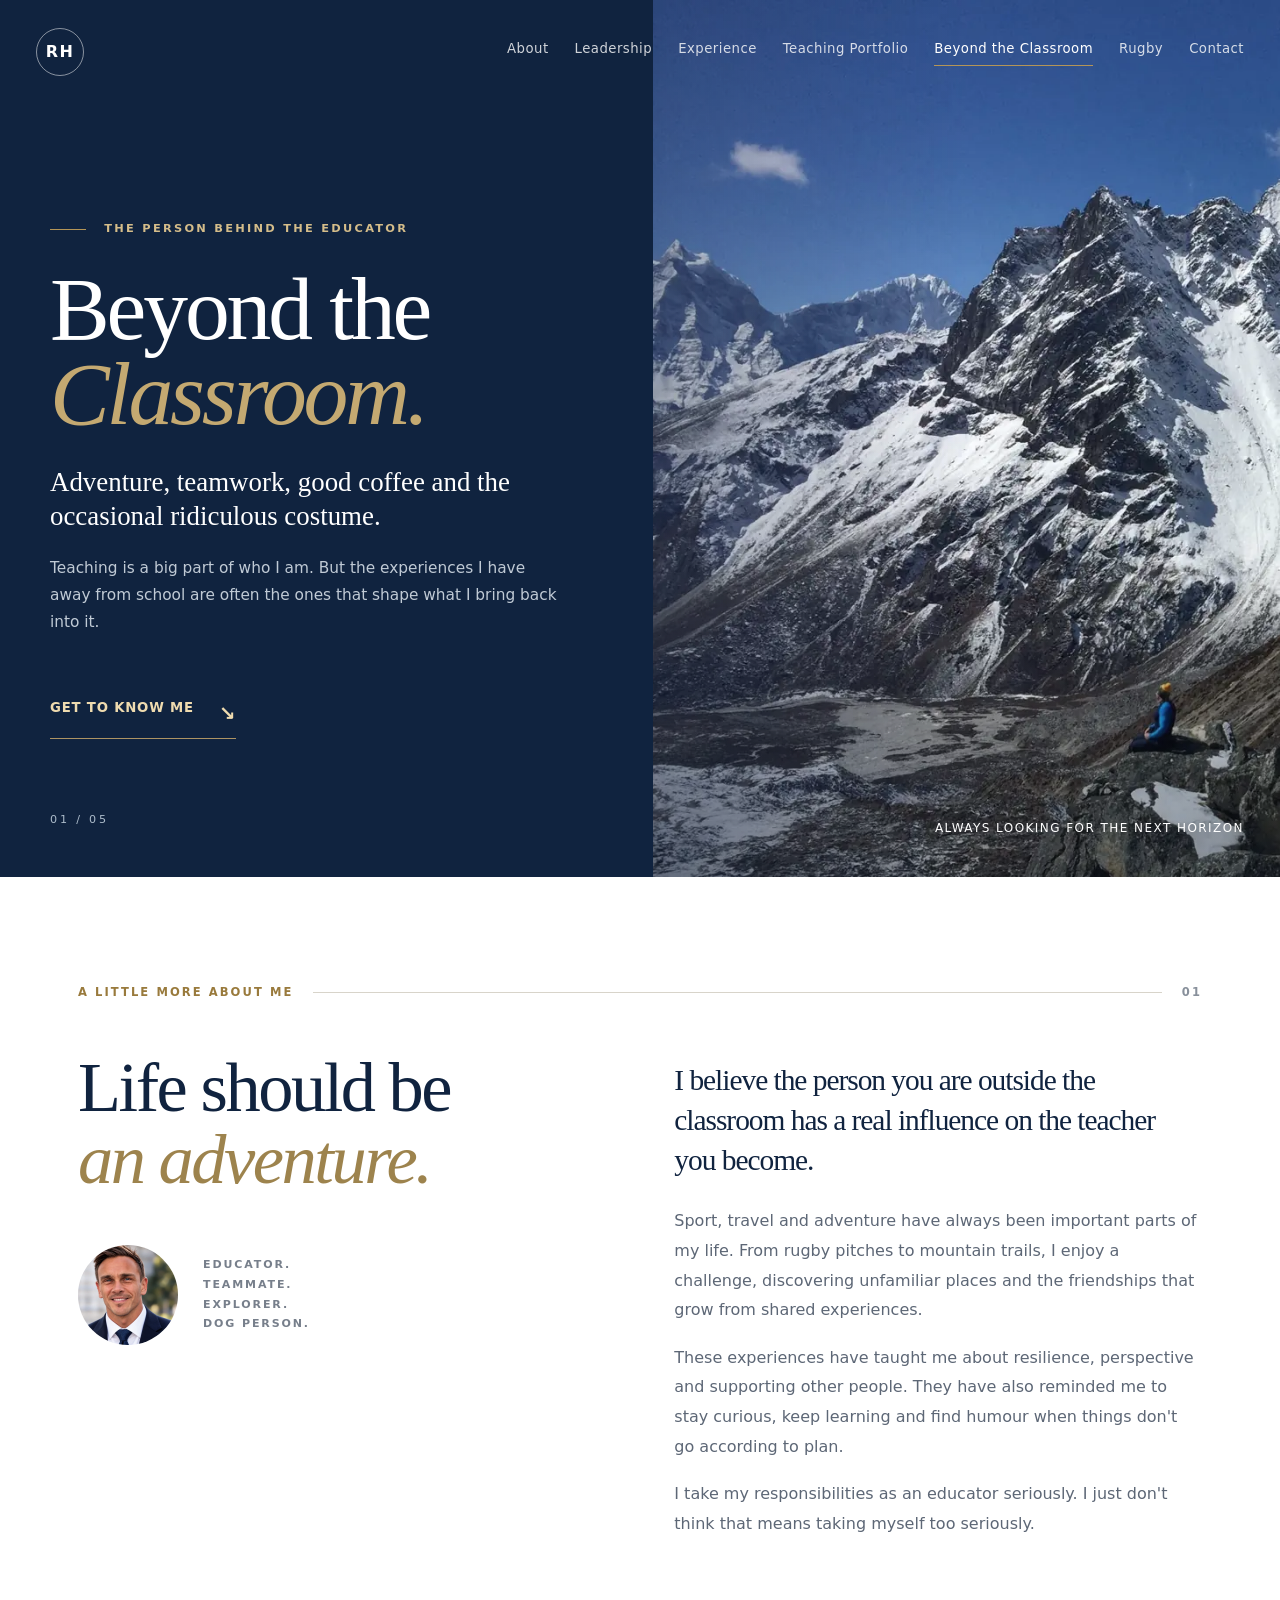
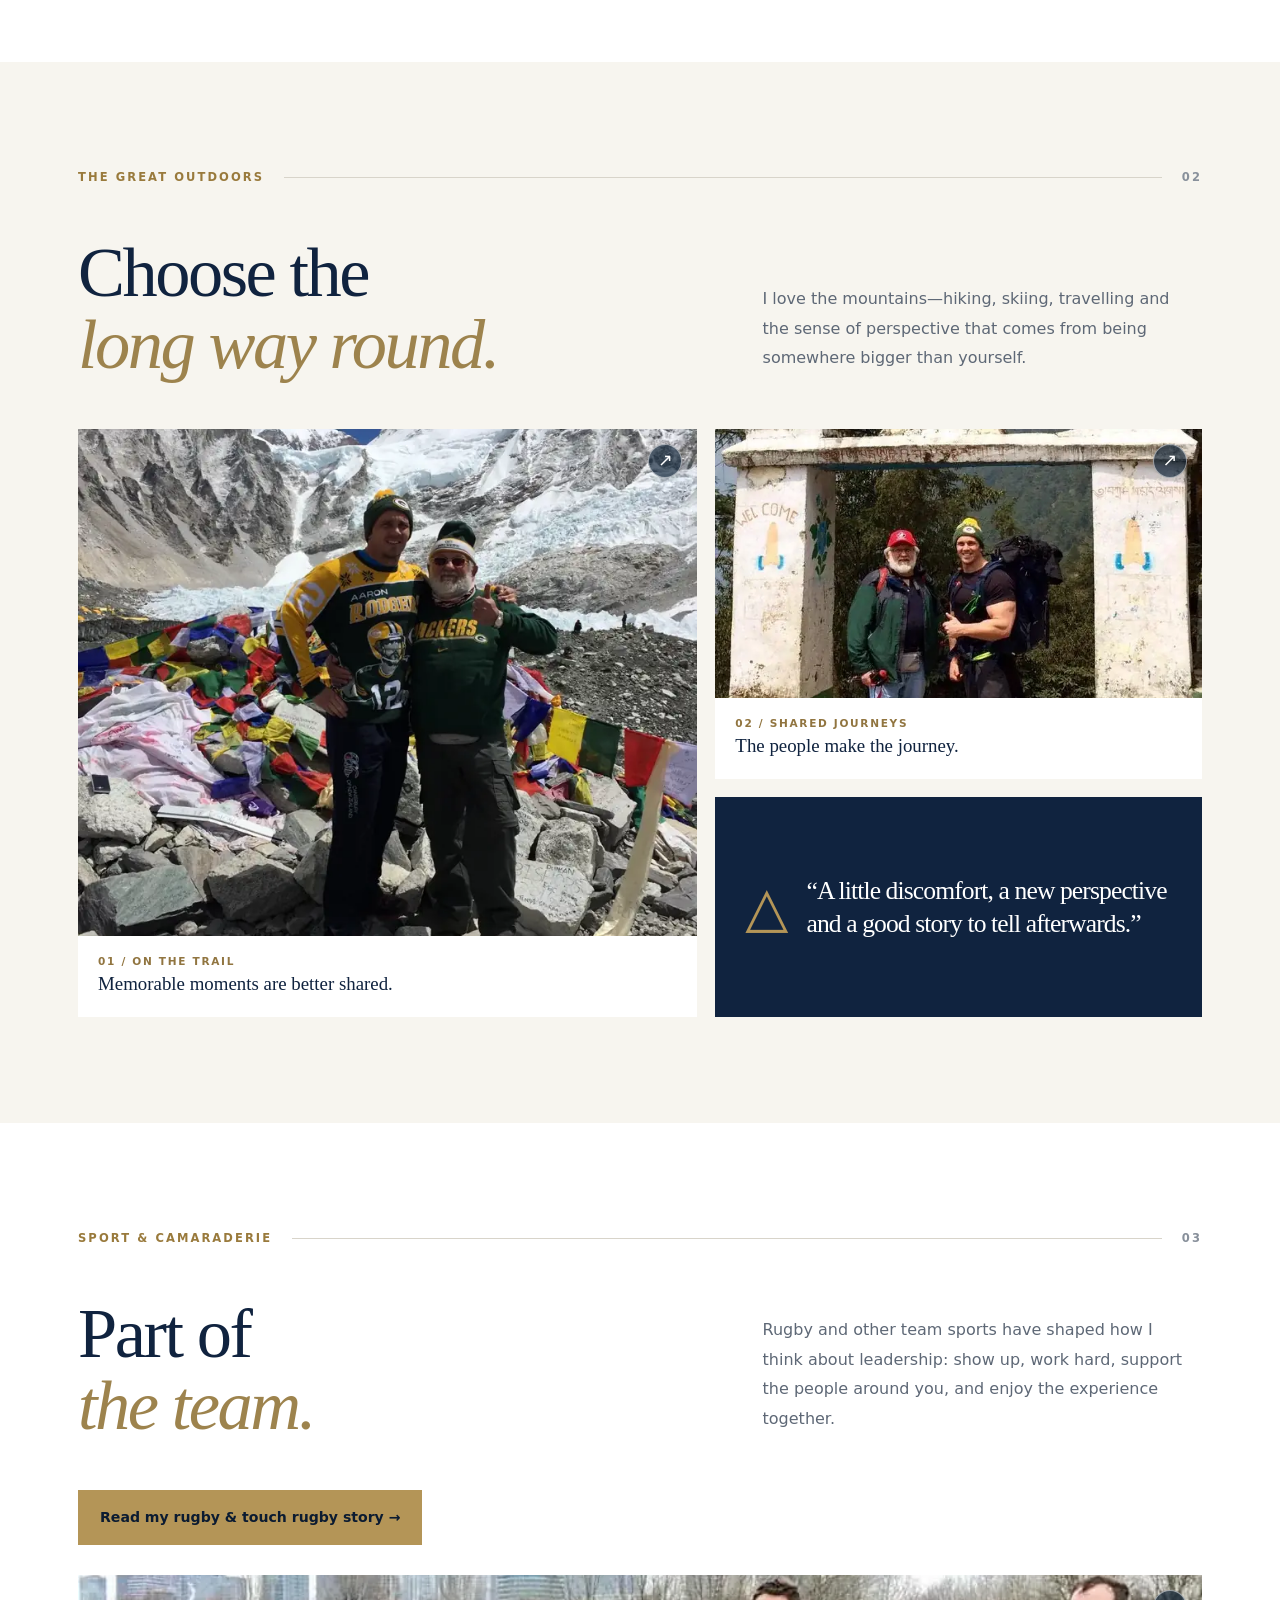
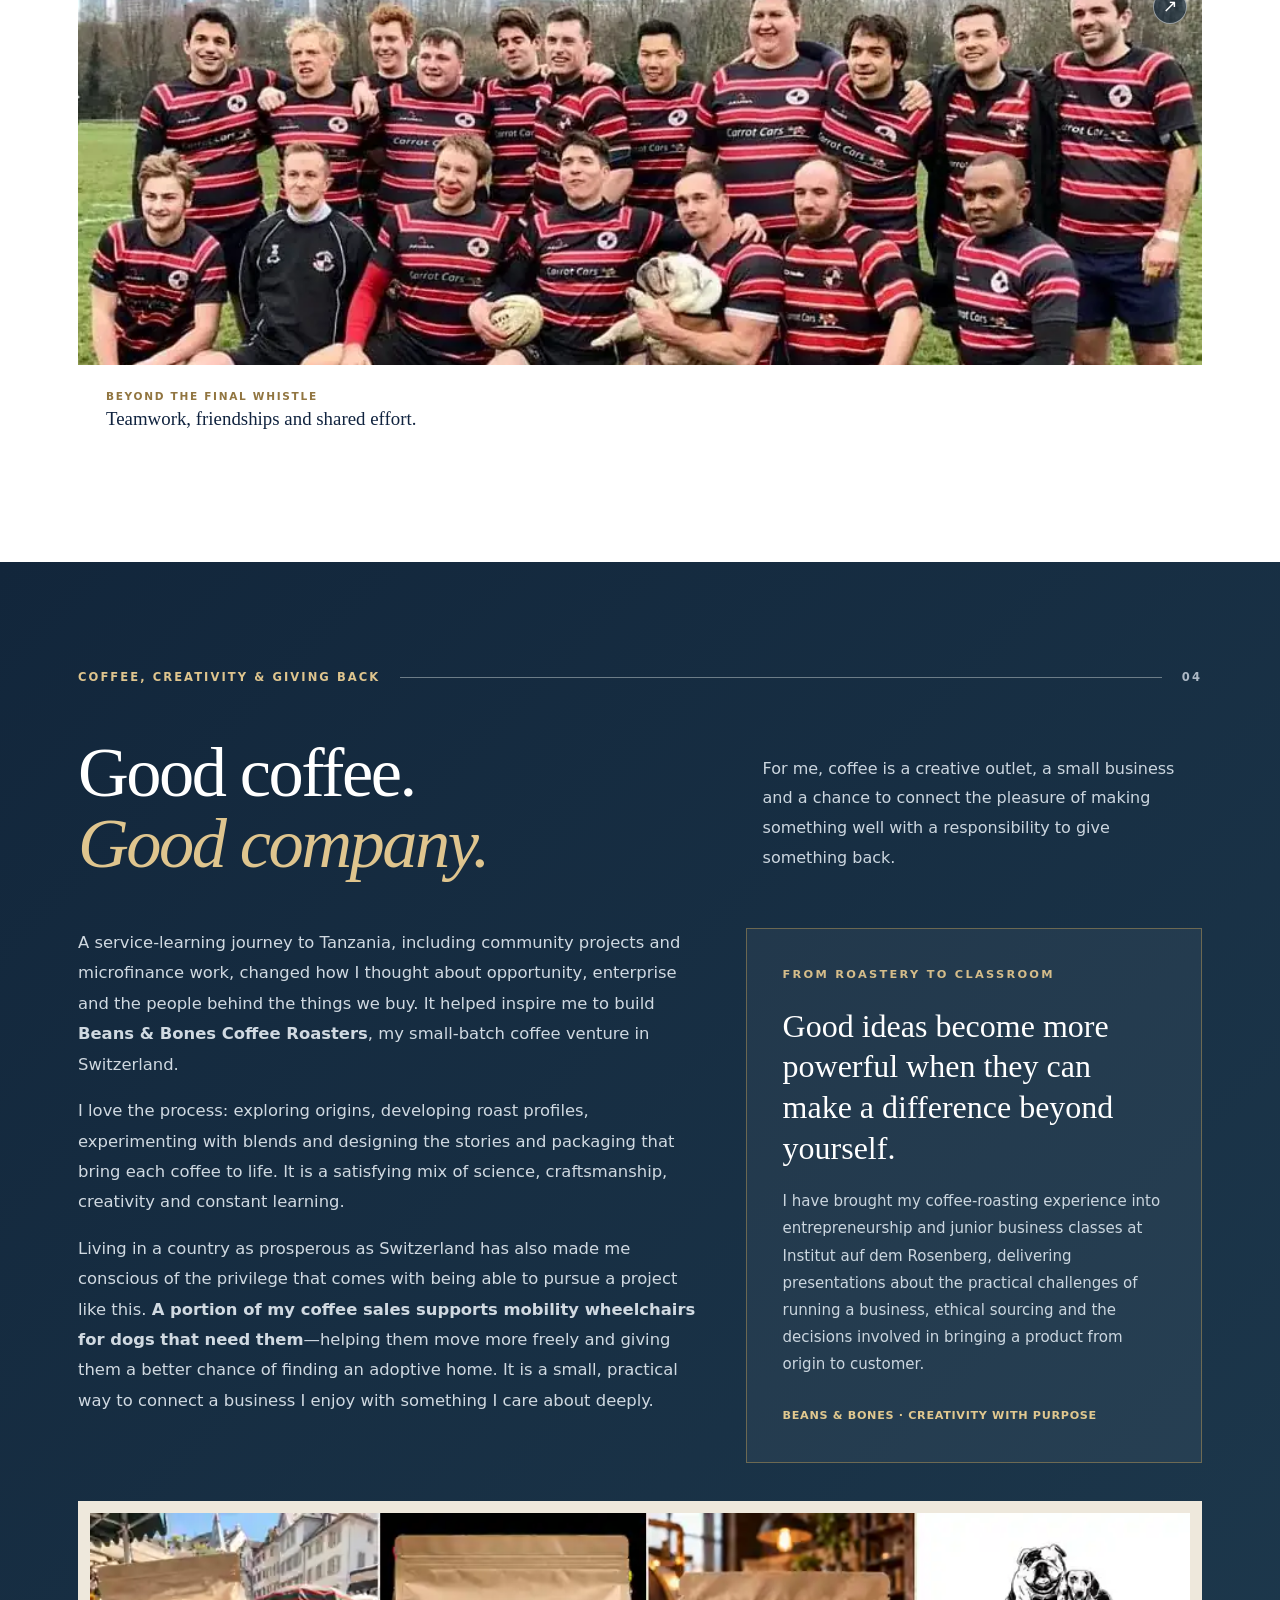
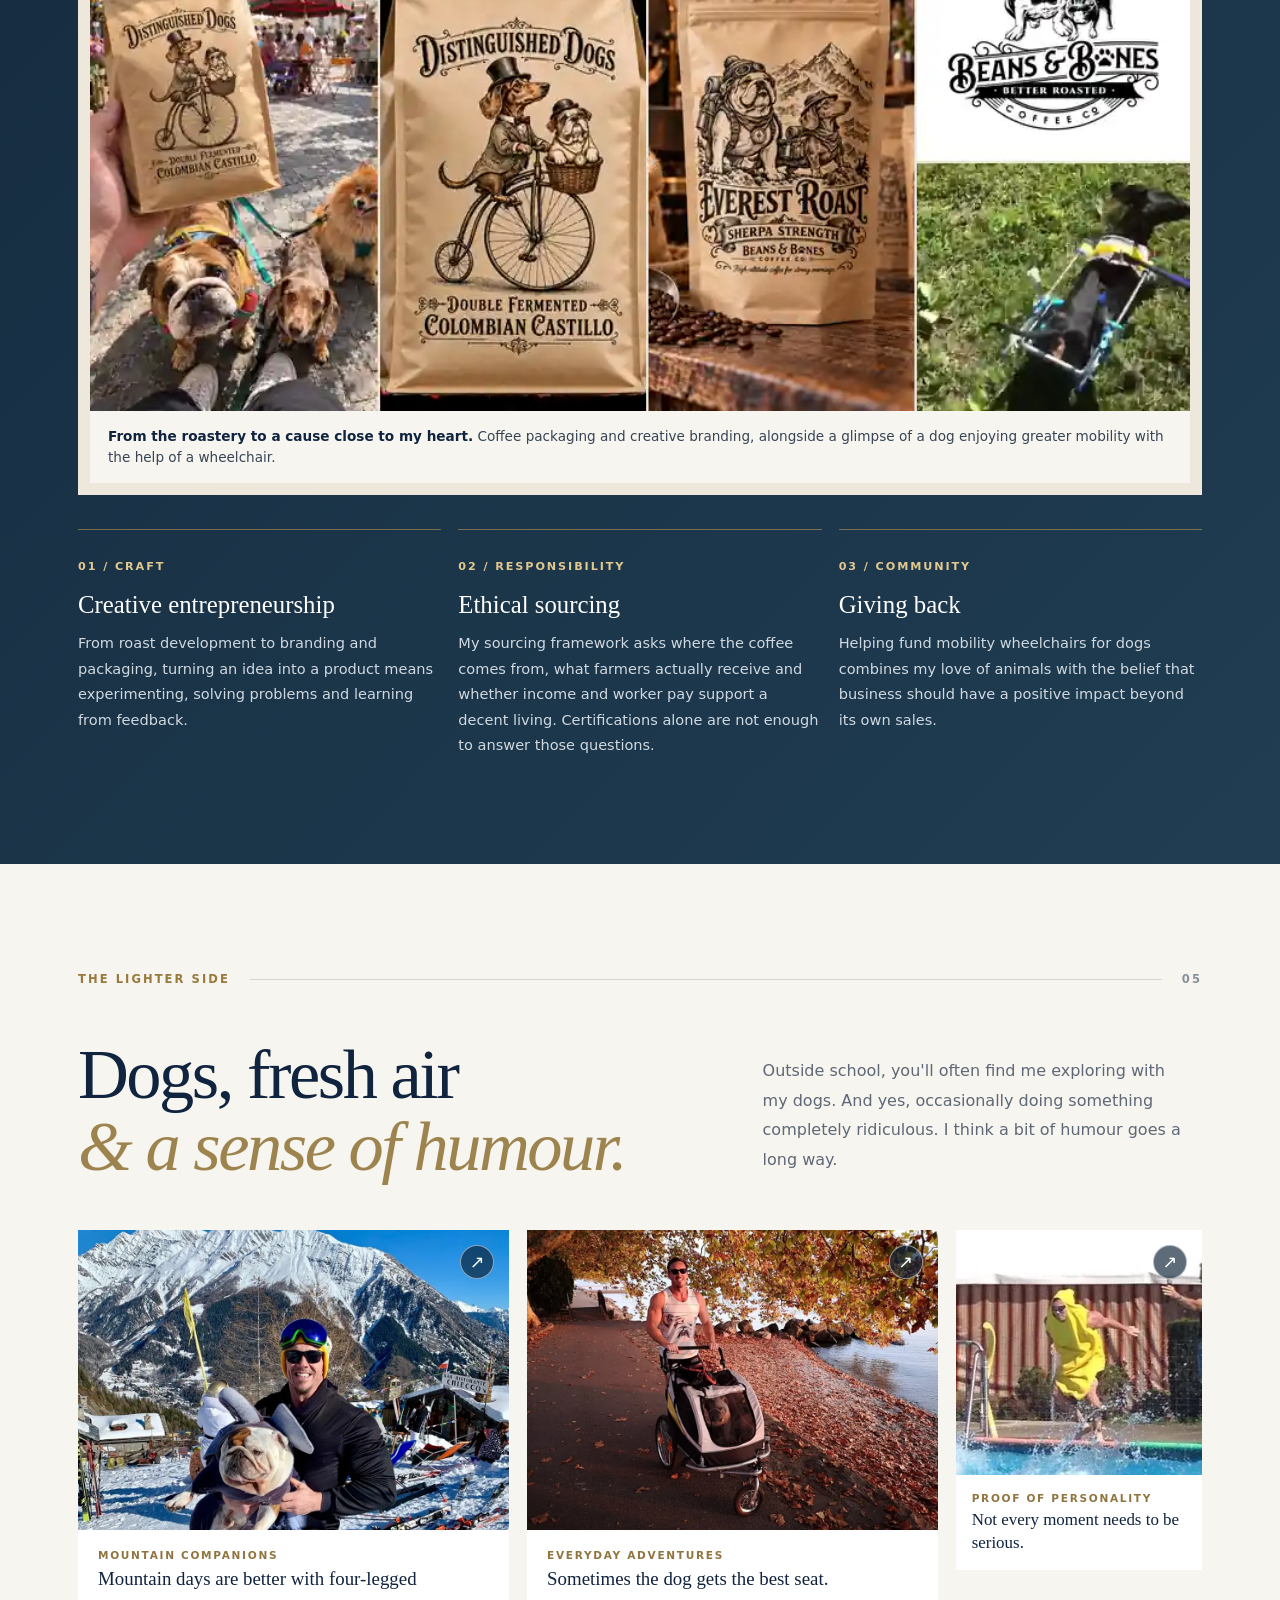
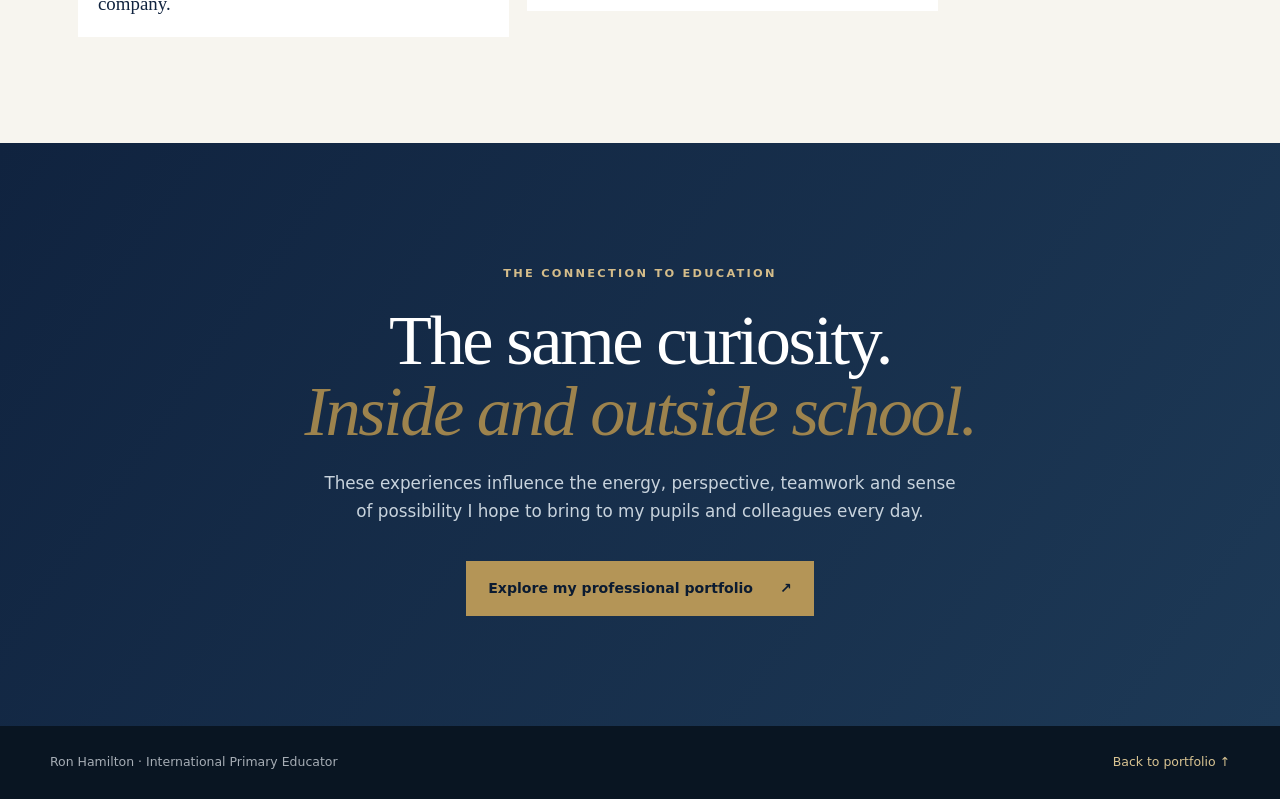
==== commit 9e861498: "Load coffee imagery from separate script and refine outreach copy" ====
--- a/beyond.html
+++ b/beyond.html
@@ -152,7 +152,7 @@
 <div class="hero-copy">
 <p class="eyebrow"><span class="rule"></span> The person behind the educator</p>
 <h1 id="page-title">Beyond the<br/><em>Classroom.</em></h1>
-<p class="hero-lead">Adventure, teamwork, curiosity and the occasional ridiculous costume.</p>
+<p class="hero-lead">Adventure, teamwork, good coffee and the occasional ridiculous costume.</p>
 <p class="hero-description">Teaching is a big part of who I am. But the experiences I have away from school are often the ones that shape what I bring back into it.</p>
 <a class="hero-anchor" href="#my-story">Get to know me <span aria-hidden="true">↘</span></a>
 </div>
@@ -231,12 +231,12 @@
 <aside class="coffee-panel" aria-label="Coffee and practical education">
 <p class="eyebrow">From roastery to classroom</p>
 <blockquote>Good ideas become more powerful when they can make a difference beyond yourself.</blockquote>
-<p>I have brought my coffee-roasting experience into entrepreneurship and junior business classes at Institut auf dem Rosenberg, giving presentations about building a business, the decisions behind a product and the responsibilities that come with sourcing it.</p>
+<p>I have brought my coffee-roasting experience into entrepreneurship and junior business classes at Institut auf dem Rosenberg, delivering presentations about the practical challenges of running a business, ethical sourcing and the decisions involved in bringing a product from origin to customer.</p>
 <p class="coffee-signoff">Beans &amp; Bones · Creativity with purpose</p>
 </aside>
 </div>
 <figure class="coffee-gallery">
-<img src="[data-uri]" alt="Coffee packaging and branding: Distinguished Dogs Colombian Castillo bag, Everest Roast from Beans and Bones, the Beans and Bones logo, and a dog walking using a mobility wheelchair" width="910" height="412" loading="lazy" decoding="async"/>
+<img src="data:," data-coffee-collage alt="Coffee packaging and branding: Distinguished Dogs Colombian Castillo bag, Everest Roast from Beans and Bones, the Beans and Bones logo, and a dog walking using a mobility wheelchair" width="910" height="412" loading="lazy" decoding="async"/>
 <figcaption><strong>From the roastery to a cause close to my heart.</strong> Coffee packaging and creative branding, alongside a glimpse of a dog enjoying greater mobility with the help of a wheelchair.</figcaption>
 </figure>
 <div class="coffee-values" aria-label="The principles behind my coffee project">
@@ -321,5 +321,6 @@
     modal.addEventListener('click', event => {if (event.target === modal) closeModal();});
     modal.addEventListener('close', () => {fullImage.removeAttribute('src');previousFocus?.focus();});
   </script>
+<script src="coffee-gallery.js" defer></script>
 </body>
 </html>
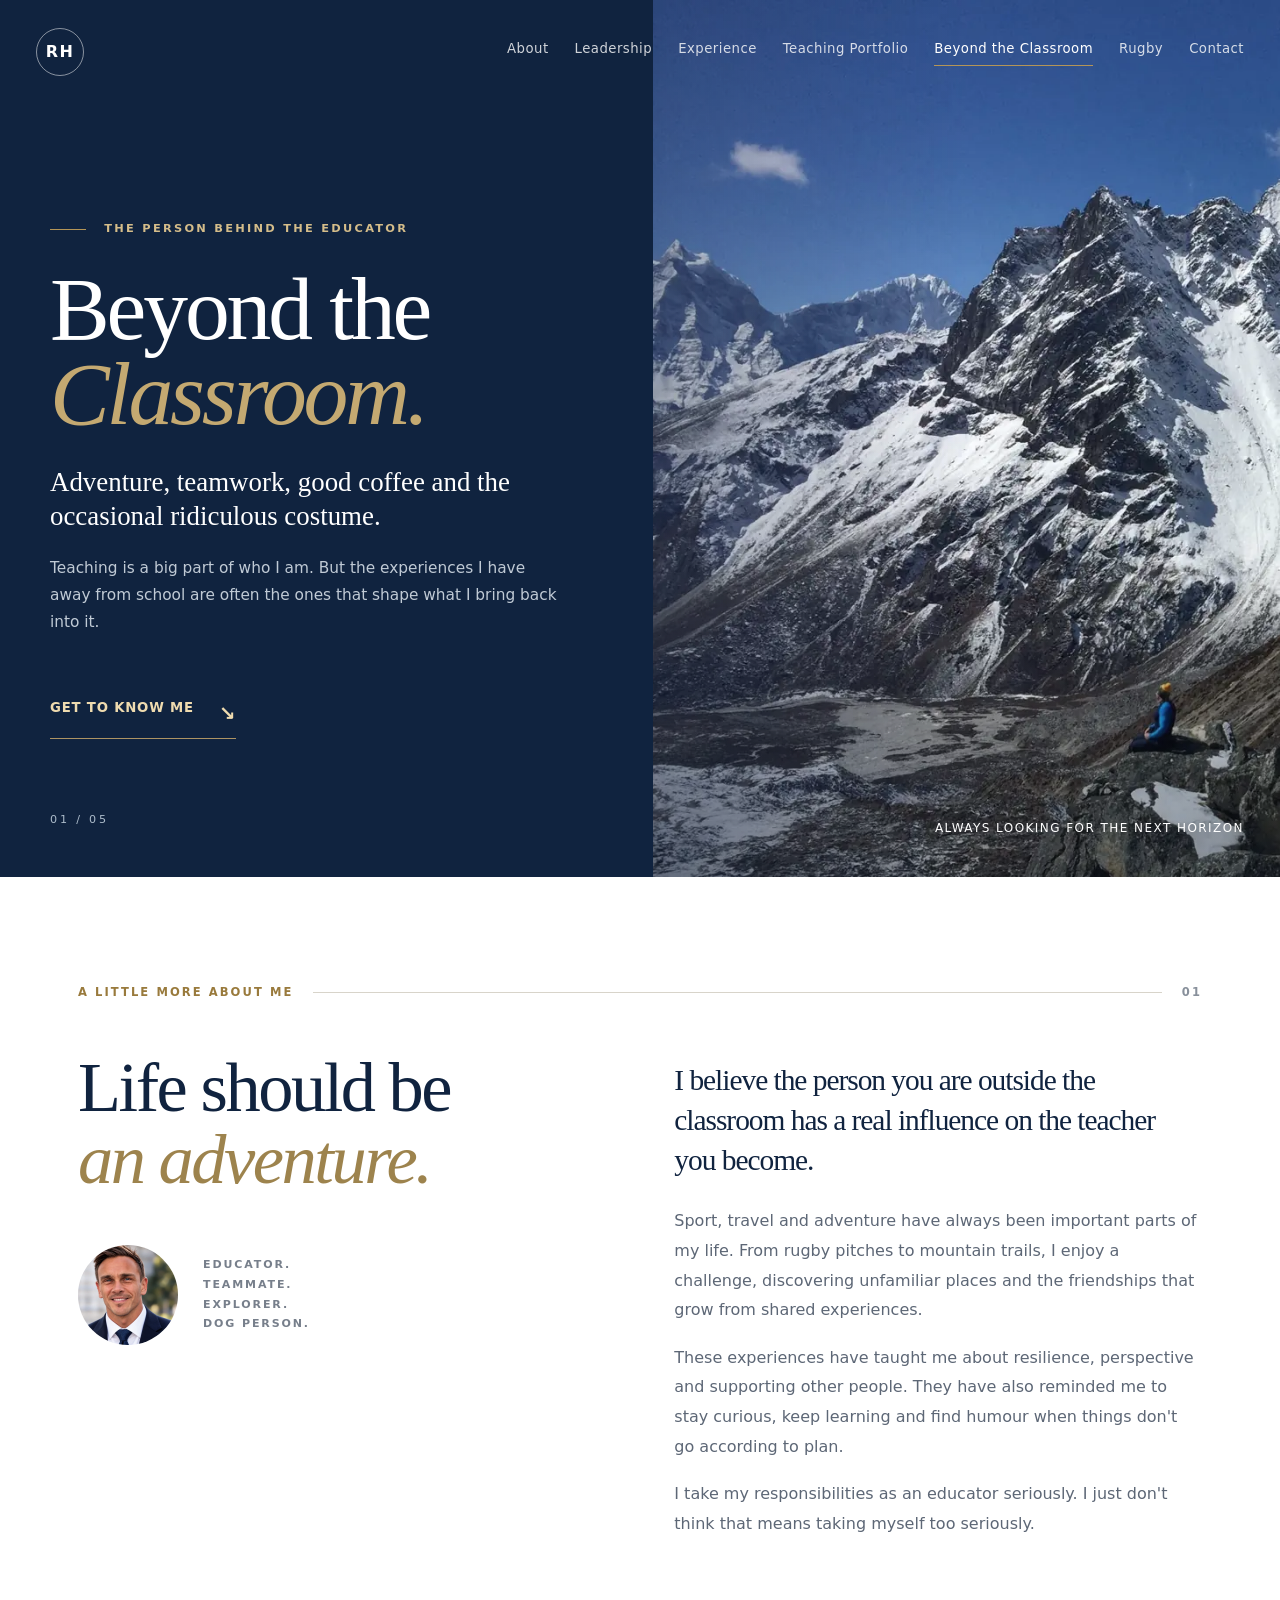
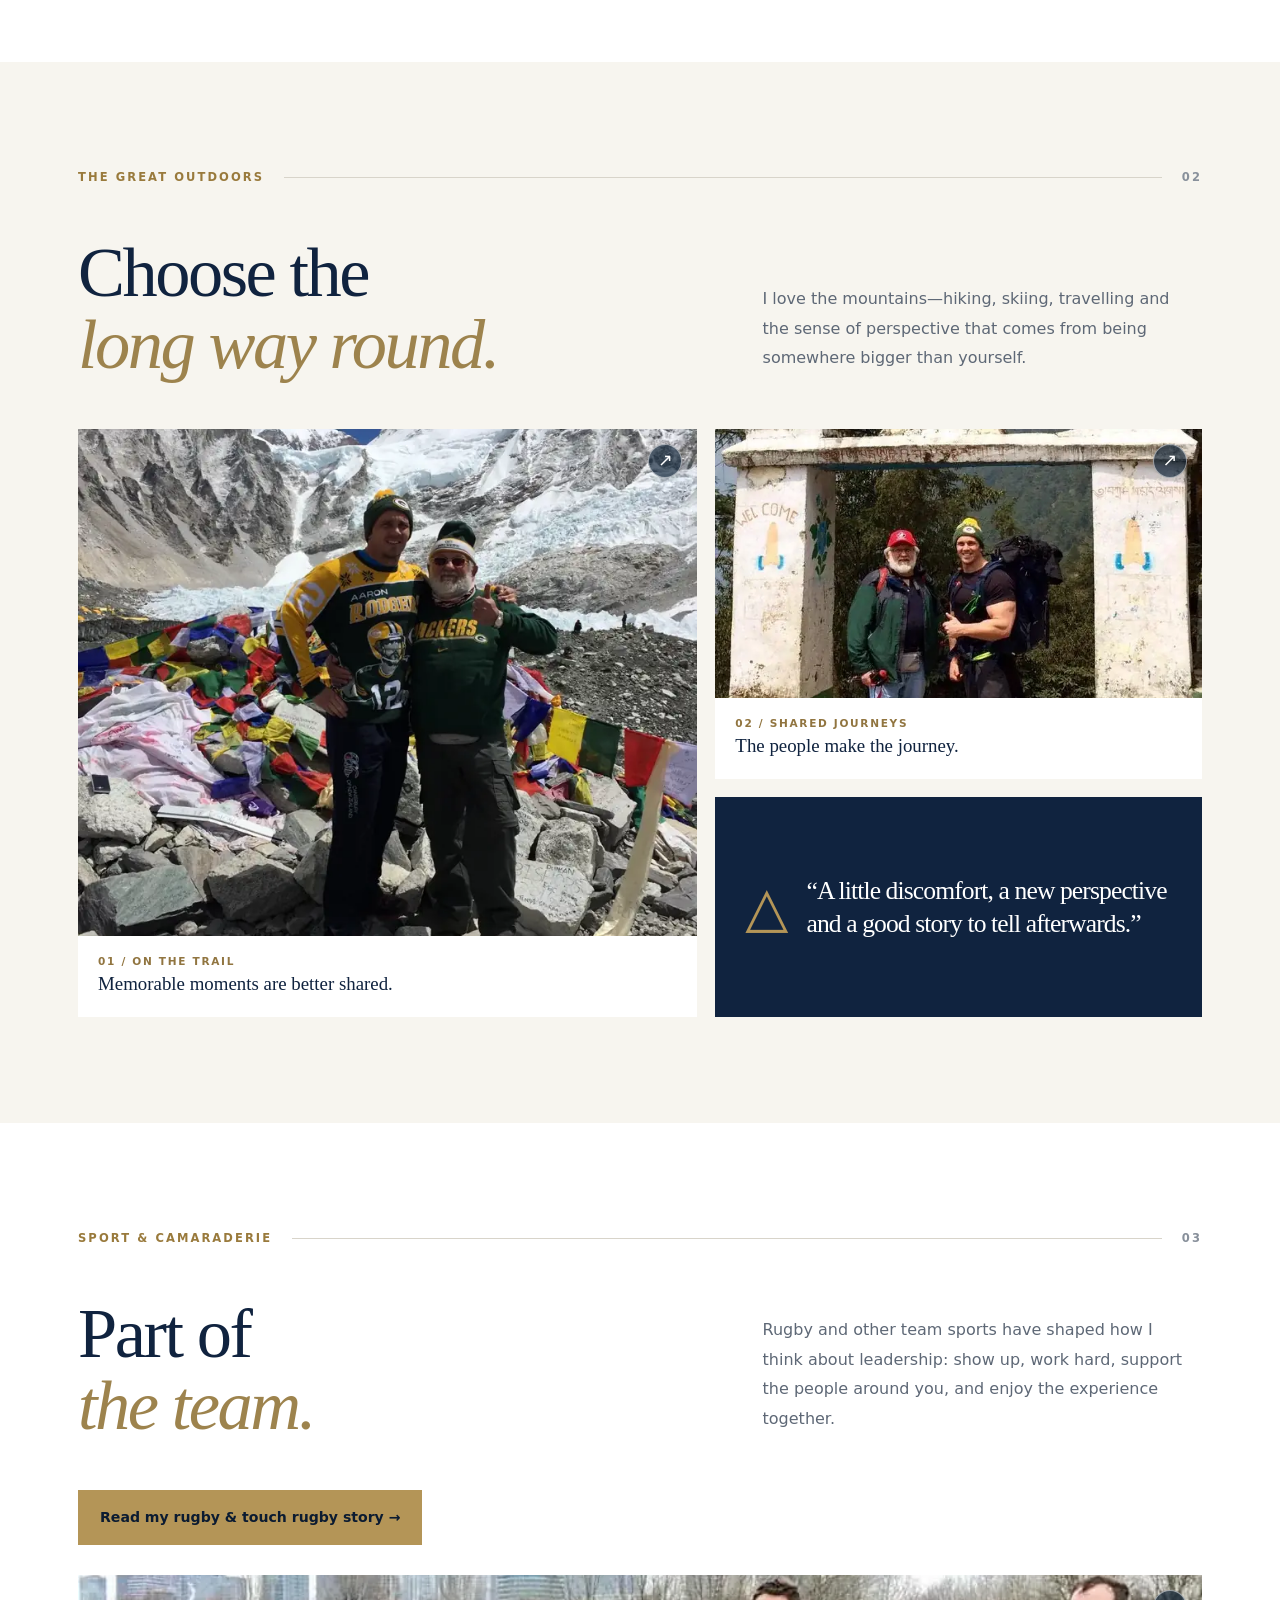
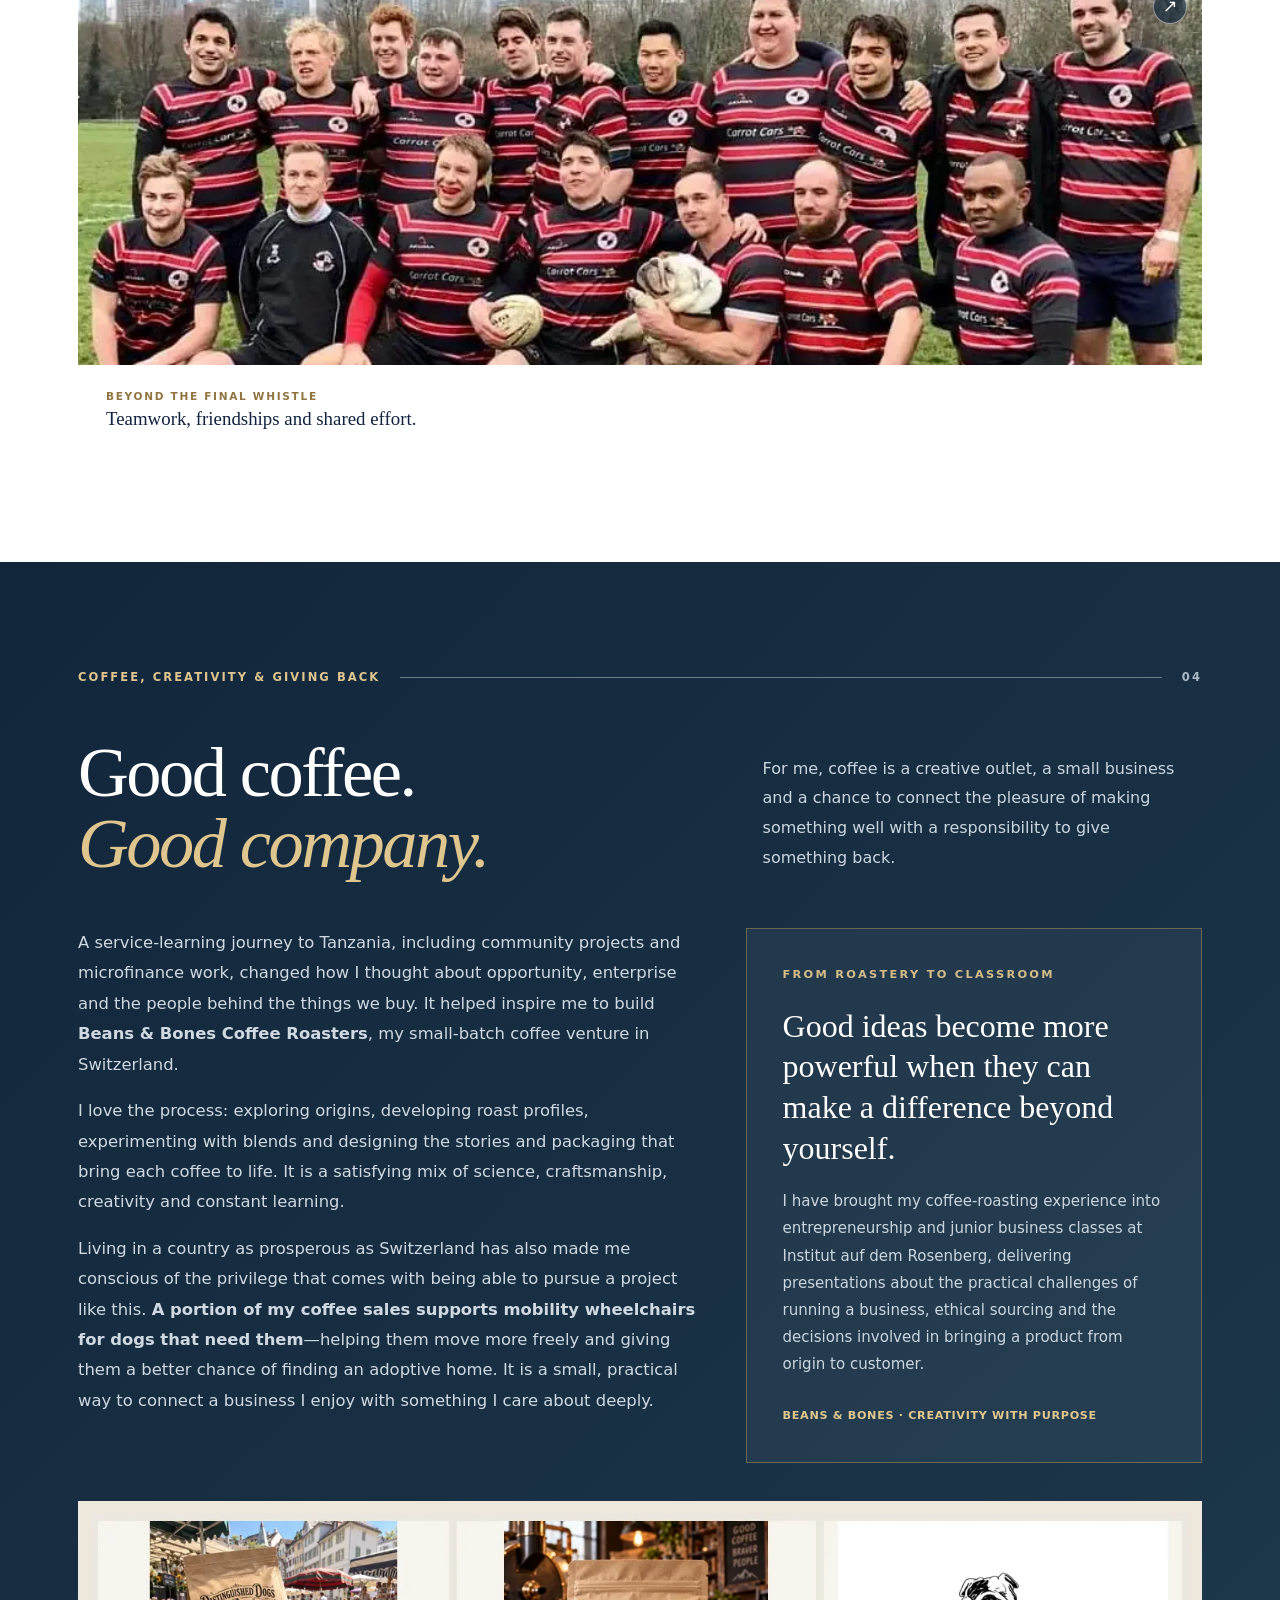
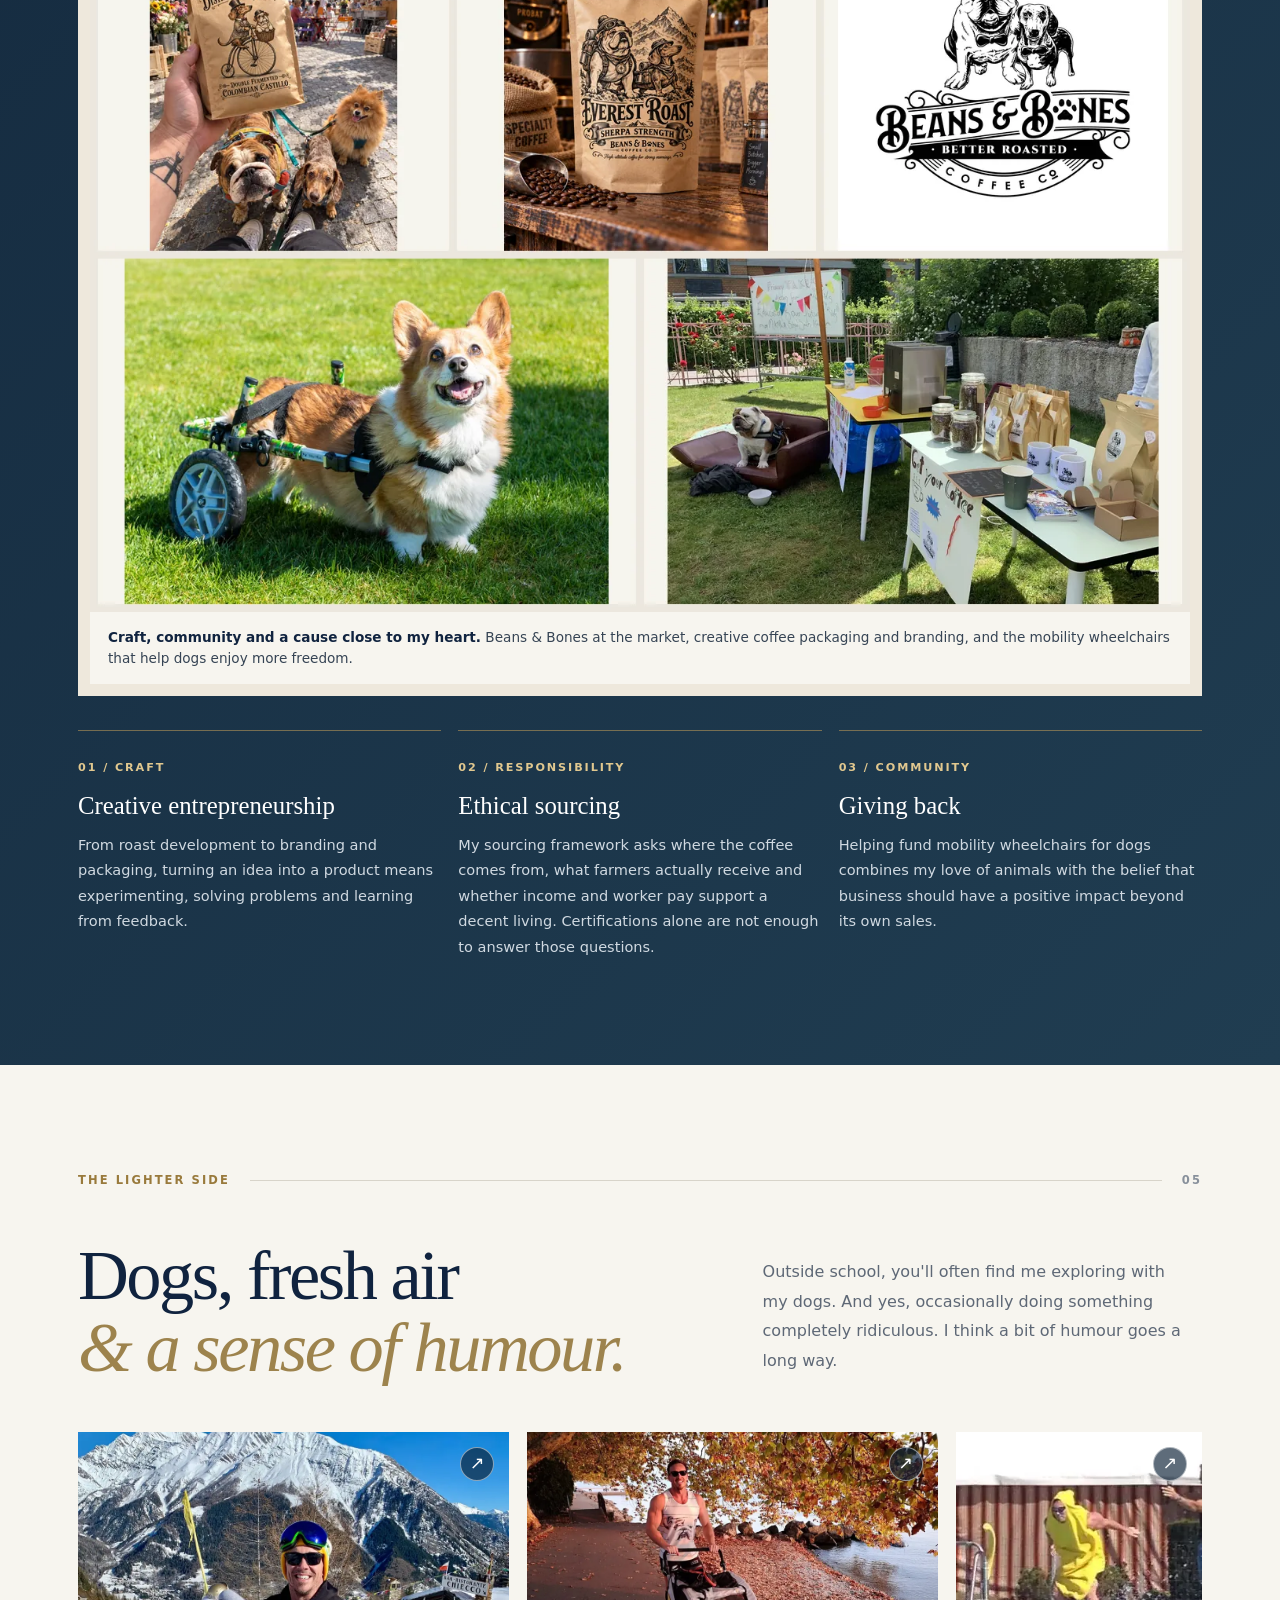
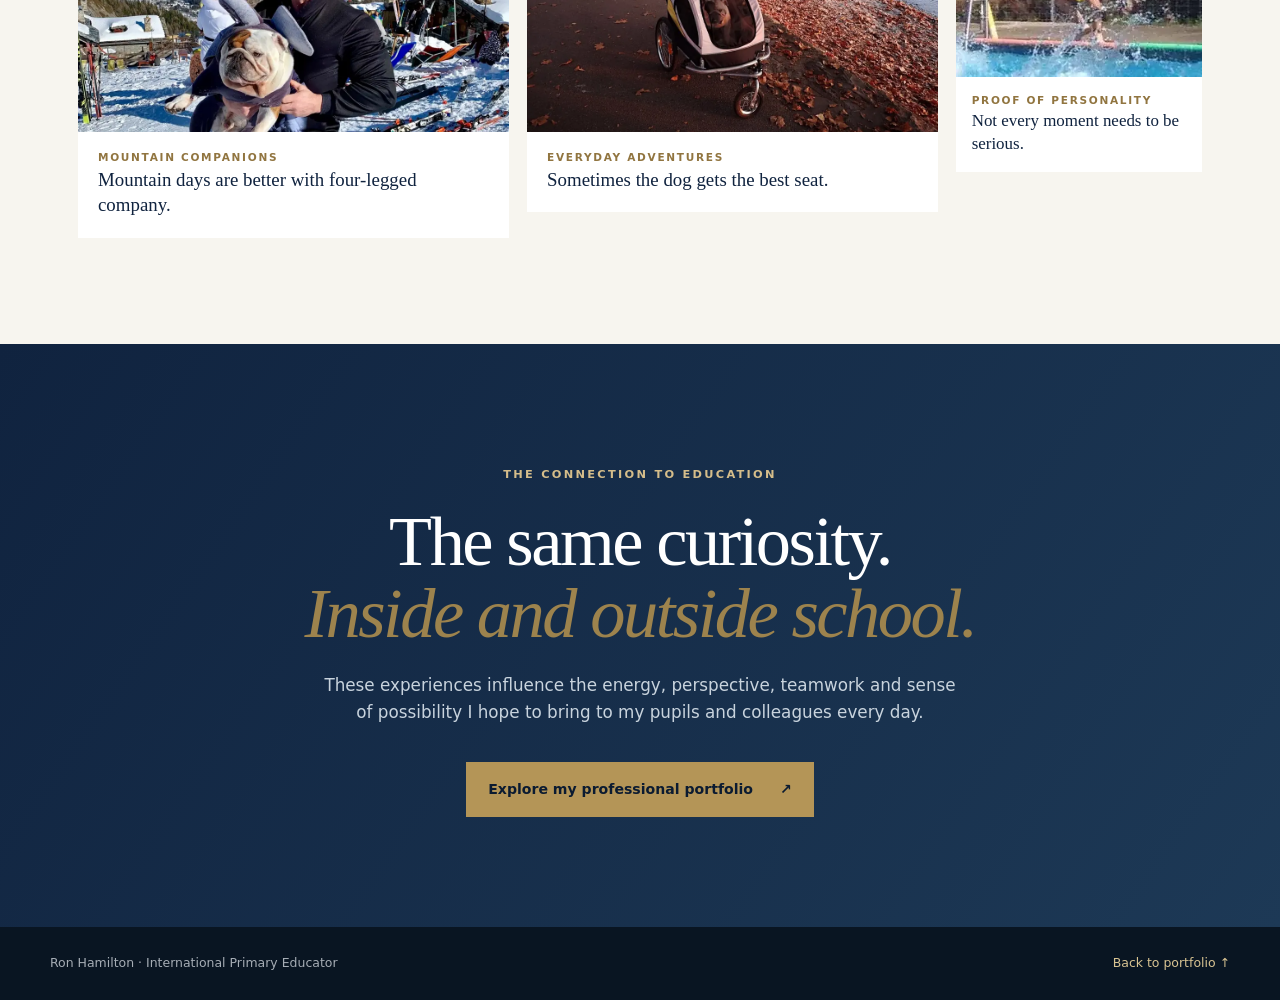
==== commit ab9daa21: "Fit revised coffee gallery photos and update accessible description" ====
--- a/beyond.html
+++ b/beyond.html
@@ -92,7 +92,7 @@
 .coffee-panel p:not(.eyebrow){color:#cbd6df;font-size:.94rem;line-height:1.8;margin:0}
 .coffee-panel .coffee-signoff{margin-top:28px!important;color:#e1c88f!important;letter-spacing:.06em;text-transform:uppercase;font-size:.7rem!important;font-weight:750}
 .coffee-gallery{margin:38px 0 6px;background:#eee8dc;padding:12px}
-.coffee-gallery img{display:block;width:100%;height:auto;max-height:540px;object-fit:contain}
+.coffee-gallery img{display:block;width:100%;height:auto;object-fit:contain}
 .coffee-gallery figcaption{color:#364454;background:#f7f5ef;padding:15px 18px;font-size:.85rem;line-height:1.55}
 .coffee-gallery figcaption strong{color:#10233f}
 .coffee-values{display:grid;grid-template-columns:repeat(3,minmax(0,1fr));gap:17px;margin-top:34px}
@@ -236,8 +236,8 @@
 </aside>
 </div>
 <figure class="coffee-gallery">
-<img src="data:," data-coffee-collage alt="Coffee packaging and branding: Distinguished Dogs Colombian Castillo bag, Everest Roast from Beans and Bones, the Beans and Bones logo, and a dog walking using a mobility wheelchair" width="910" height="412" loading="lazy" decoding="async"/>
-<figcaption><strong>From the roastery to a cause close to my heart.</strong> Coffee packaging and creative branding, alongside a glimpse of a dog enjoying greater mobility with the help of a wheelchair.</figcaption>
+<img src="data:," data-coffee-collage alt="Beans and Bones coffee photo gallery: Distinguished Dogs at a market, Everest Roast, Beans and Bones logo, smiling corgi using a mobility wheelchair, and a community coffee stand" width="1400" height="890" loading="lazy" decoding="async"/>
+<figcaption><strong>Craft, community and a cause close to my heart.</strong> Beans &amp; Bones at the market, creative coffee packaging and branding, and the mobility wheelchairs that help dogs enjoy more freedom.</figcaption>
 </figure>
 <div class="coffee-values" aria-label="The principles behind my coffee project">
 <div class="coffee-value"><span class="coffee-count">01 / Craft</span><h3>Creative entrepreneurship</h3><p>From roast development to branding and packaging, turning an idea into a product means experimenting, solving problems and learning from feedback.</p></div>
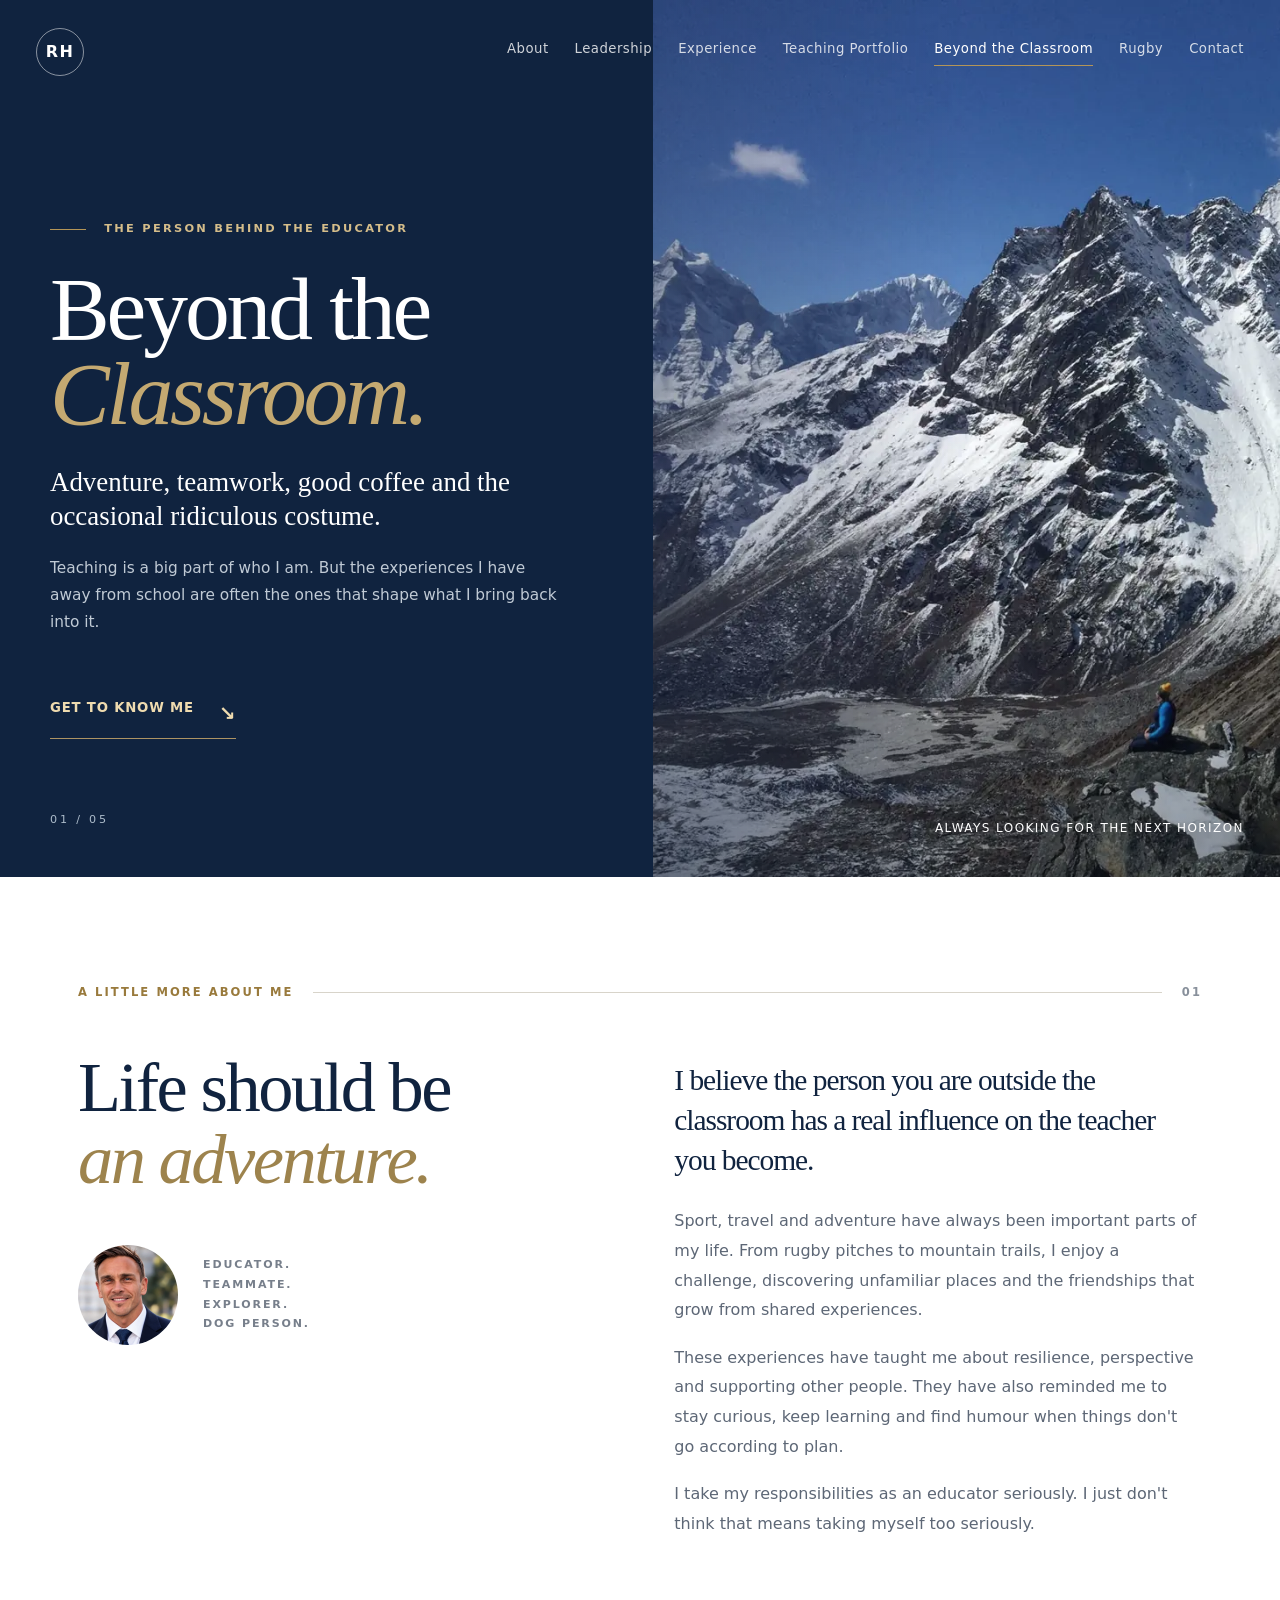
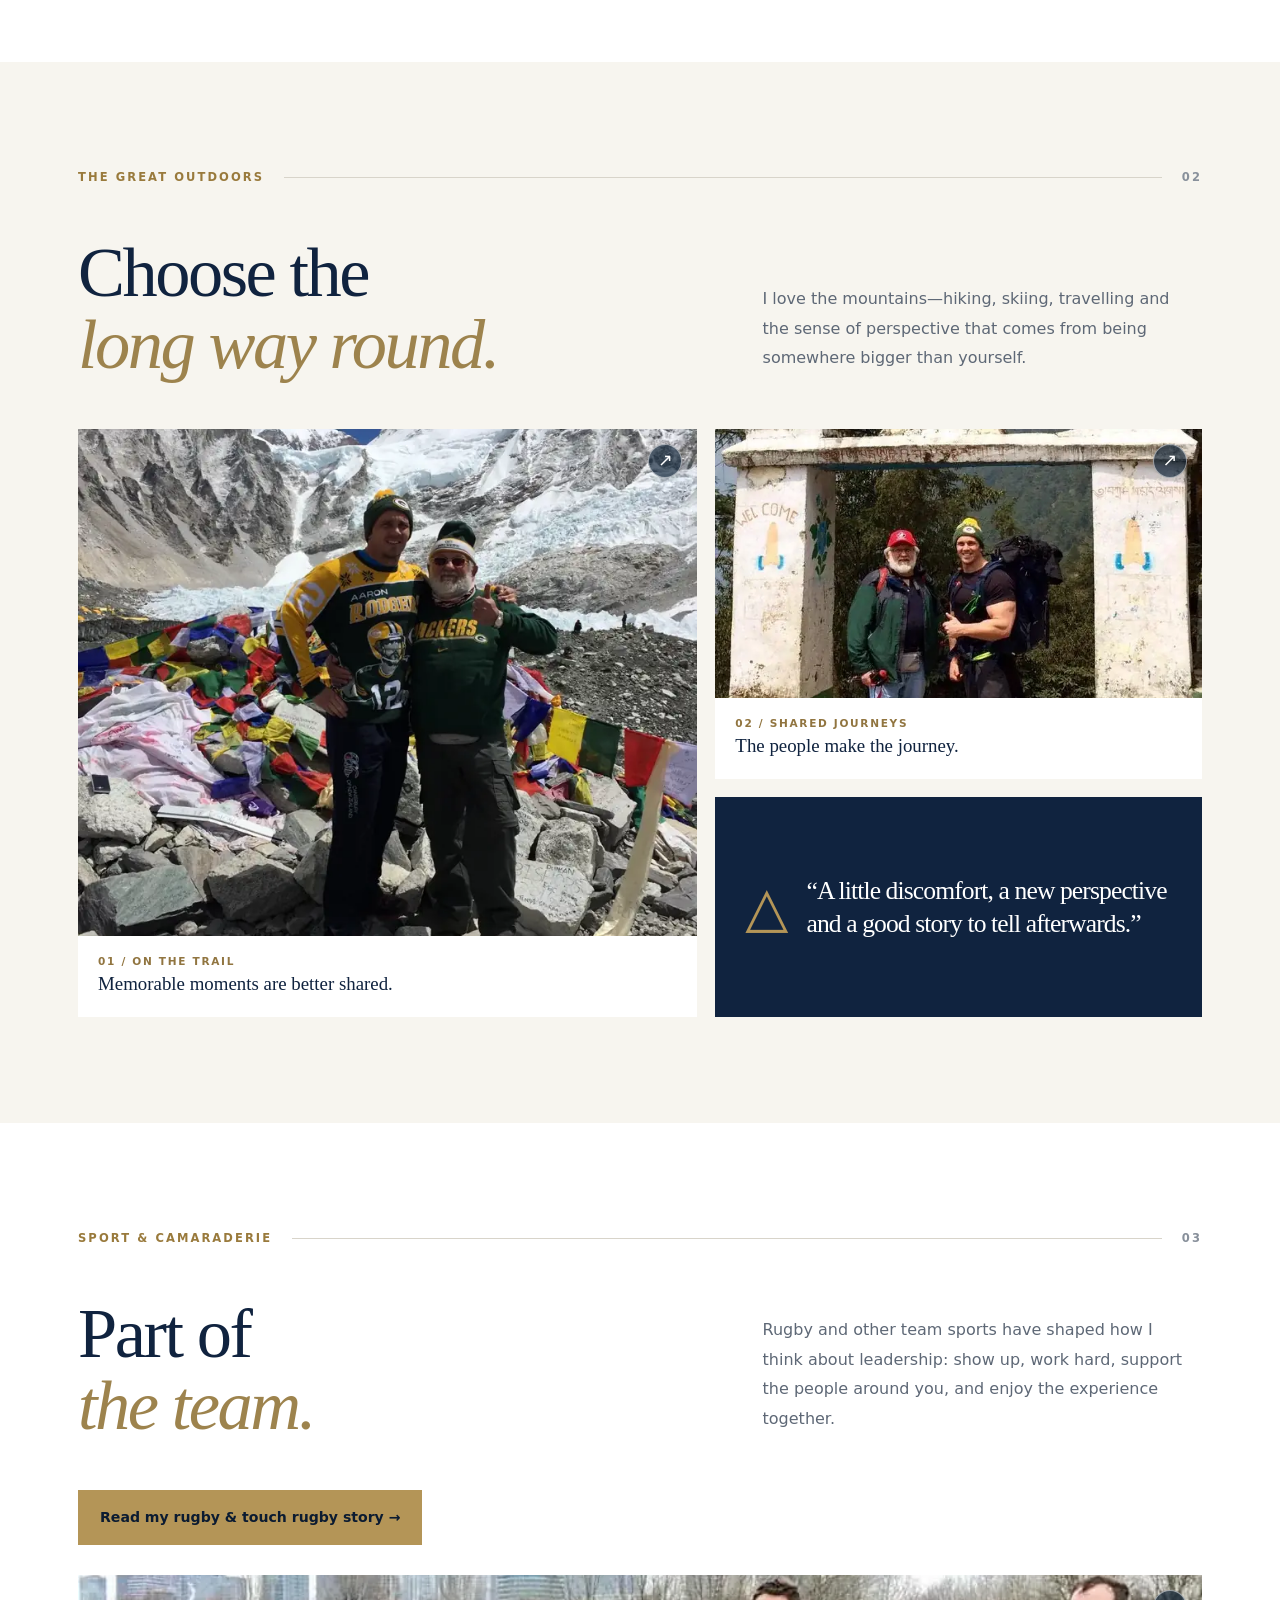
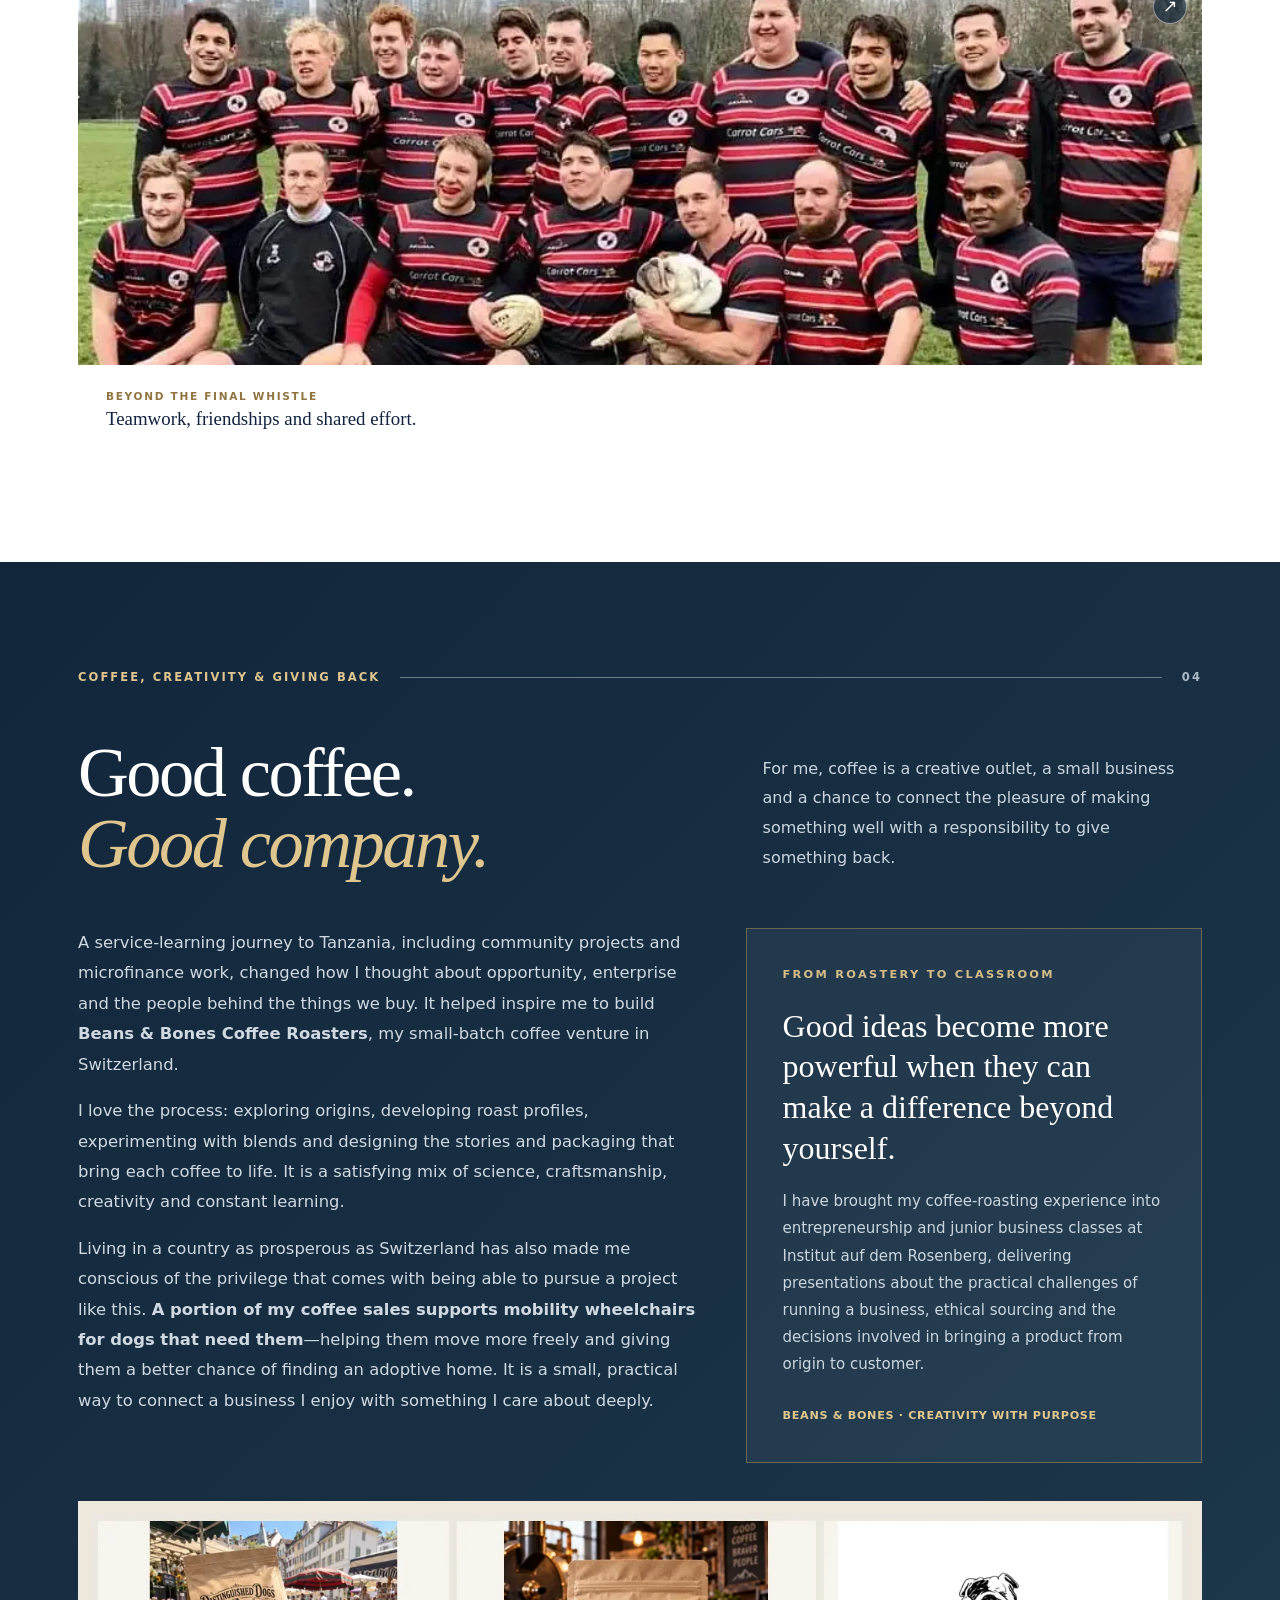
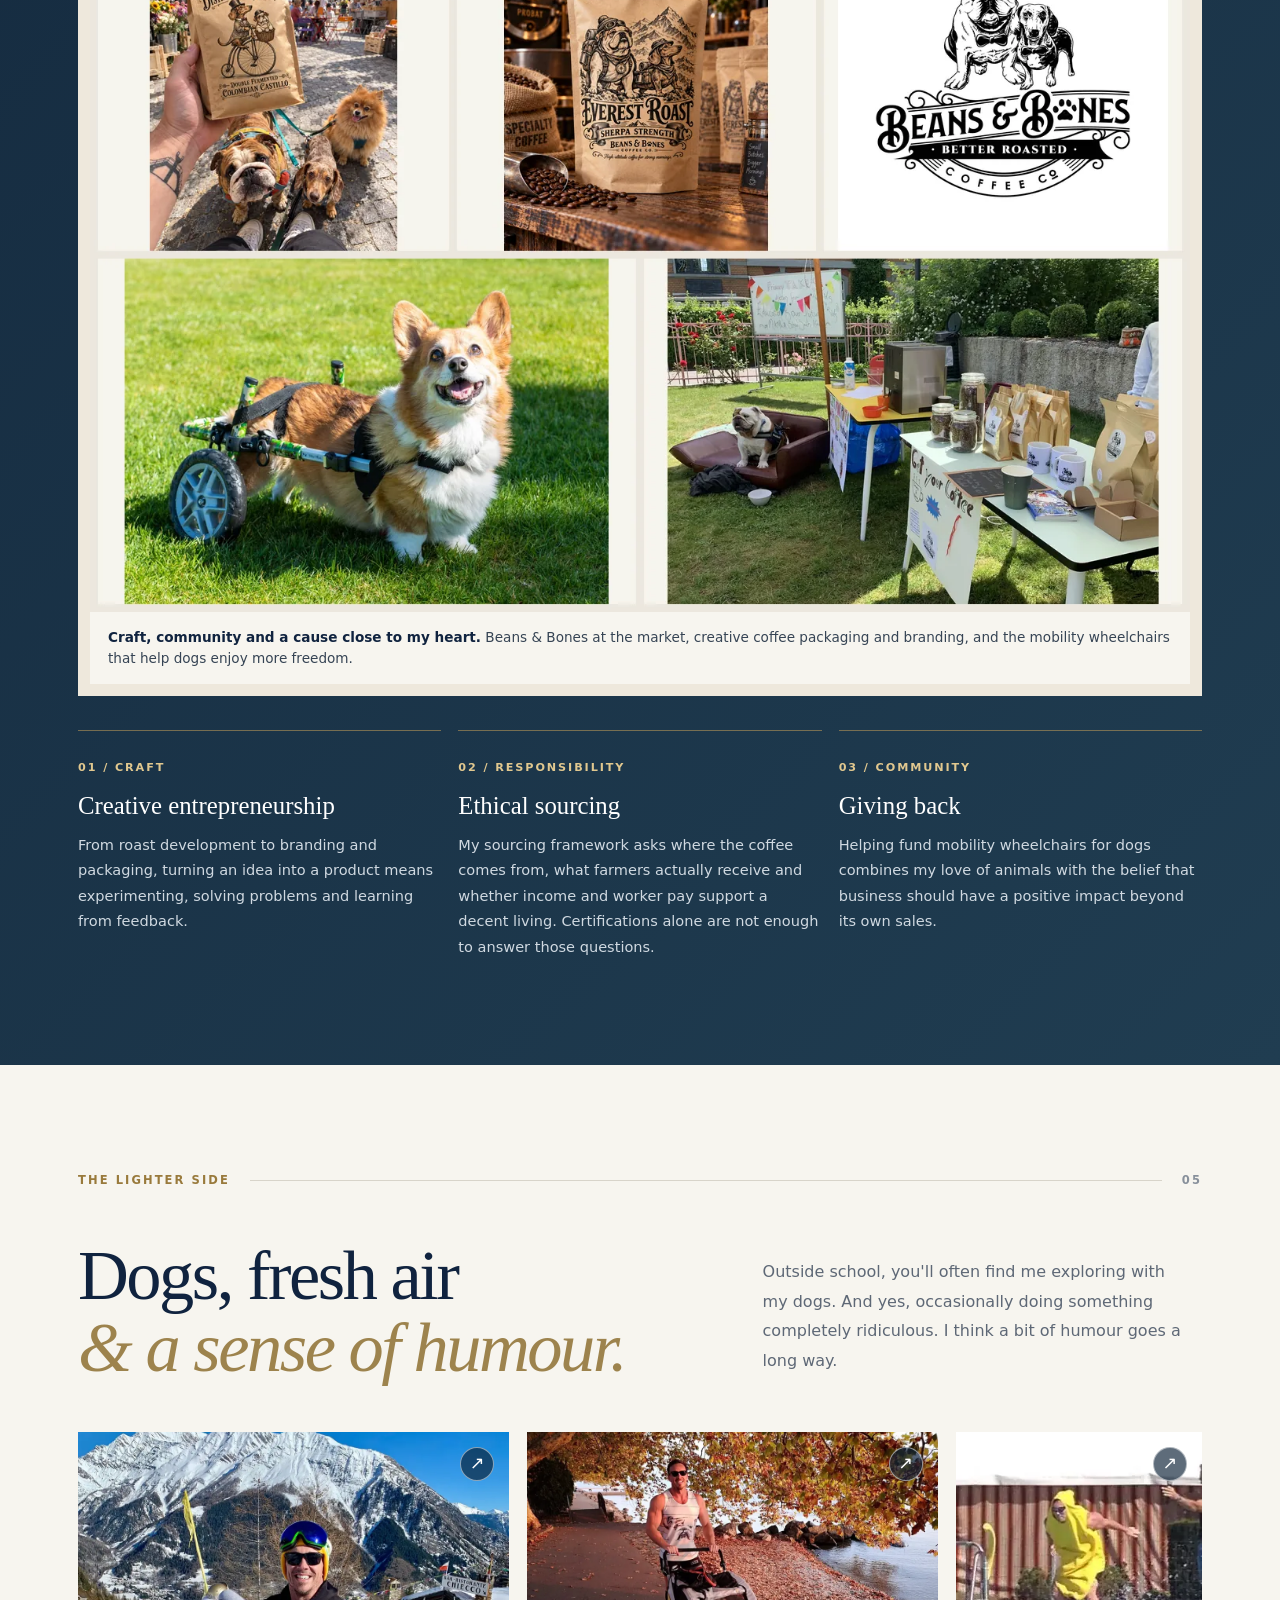
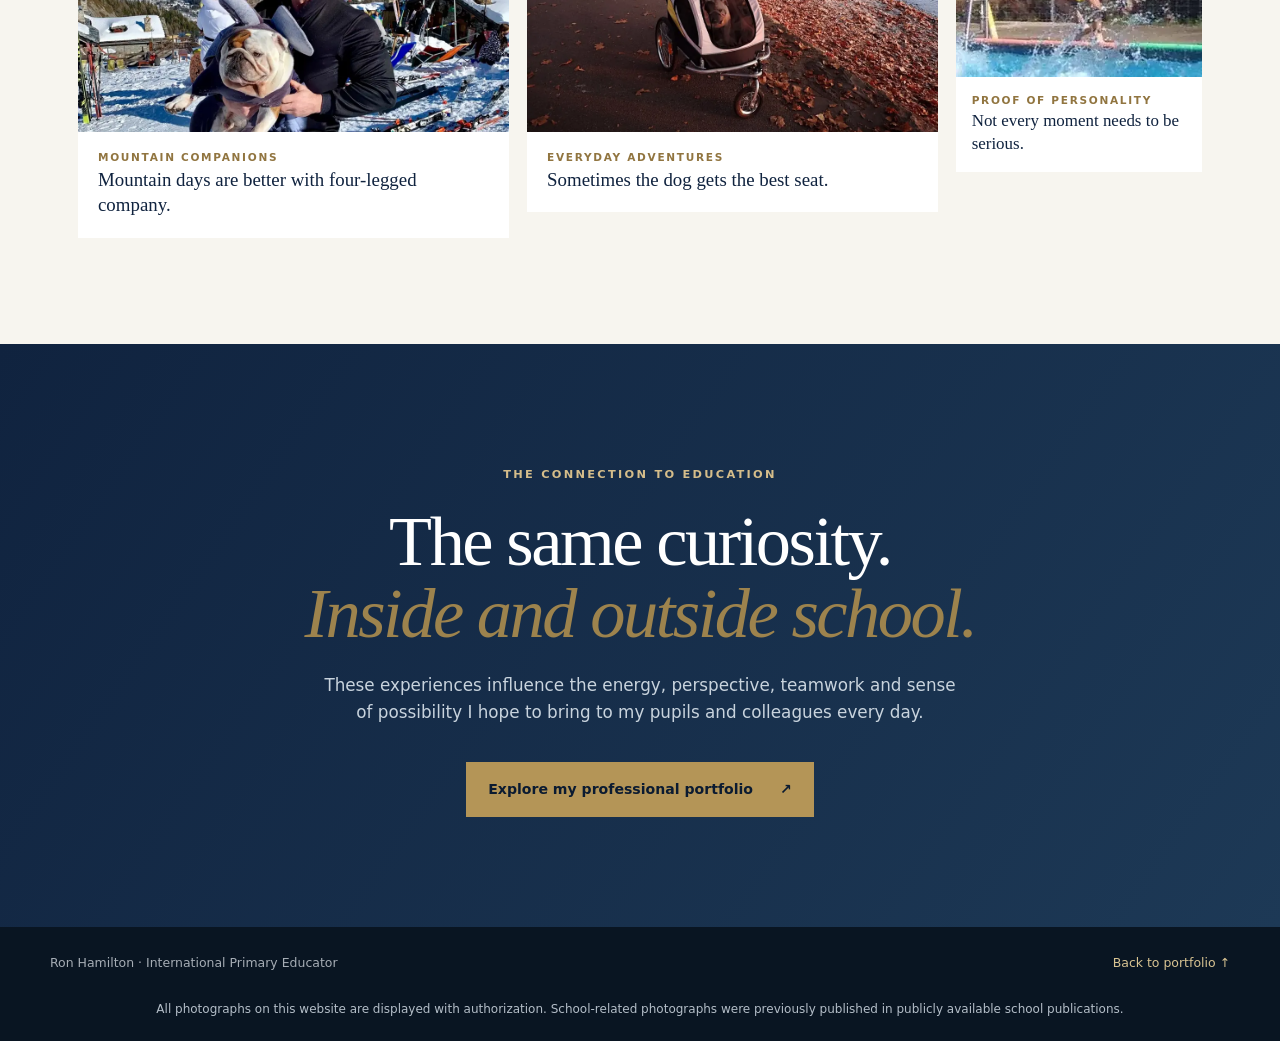
==== commit dafea347: "Add photo authorization and school-publication notice to site footer" ====
--- a/beyond.html
+++ b/beyond.html
@@ -285,6 +285,7 @@
 </section>
 </main>
 <footer><span>Ron Hamilton · International Primary Educator</span><a href="index.html">Back to portfolio ↑</a></footer>
+<p class="photo-permissions-notice" style="margin:0;padding:0 24px 22px;background:#091522;color:#b4bec8;text-align:center;font:12px/1.6 Inter,ui-sans-serif,system-ui,-apple-system,BlinkMacSystemFont,'Segoe UI',sans-serif;">All photographs on this website are displayed with authorization. School-related photographs were previously published in publicly available school publications.</p>
 <dialog aria-label="Photograph enlarged" class="lightbox">
 <button aria-label="Close enlarged photograph" class="lightbox-close" type="button">×</button>
 <img alt=""/>
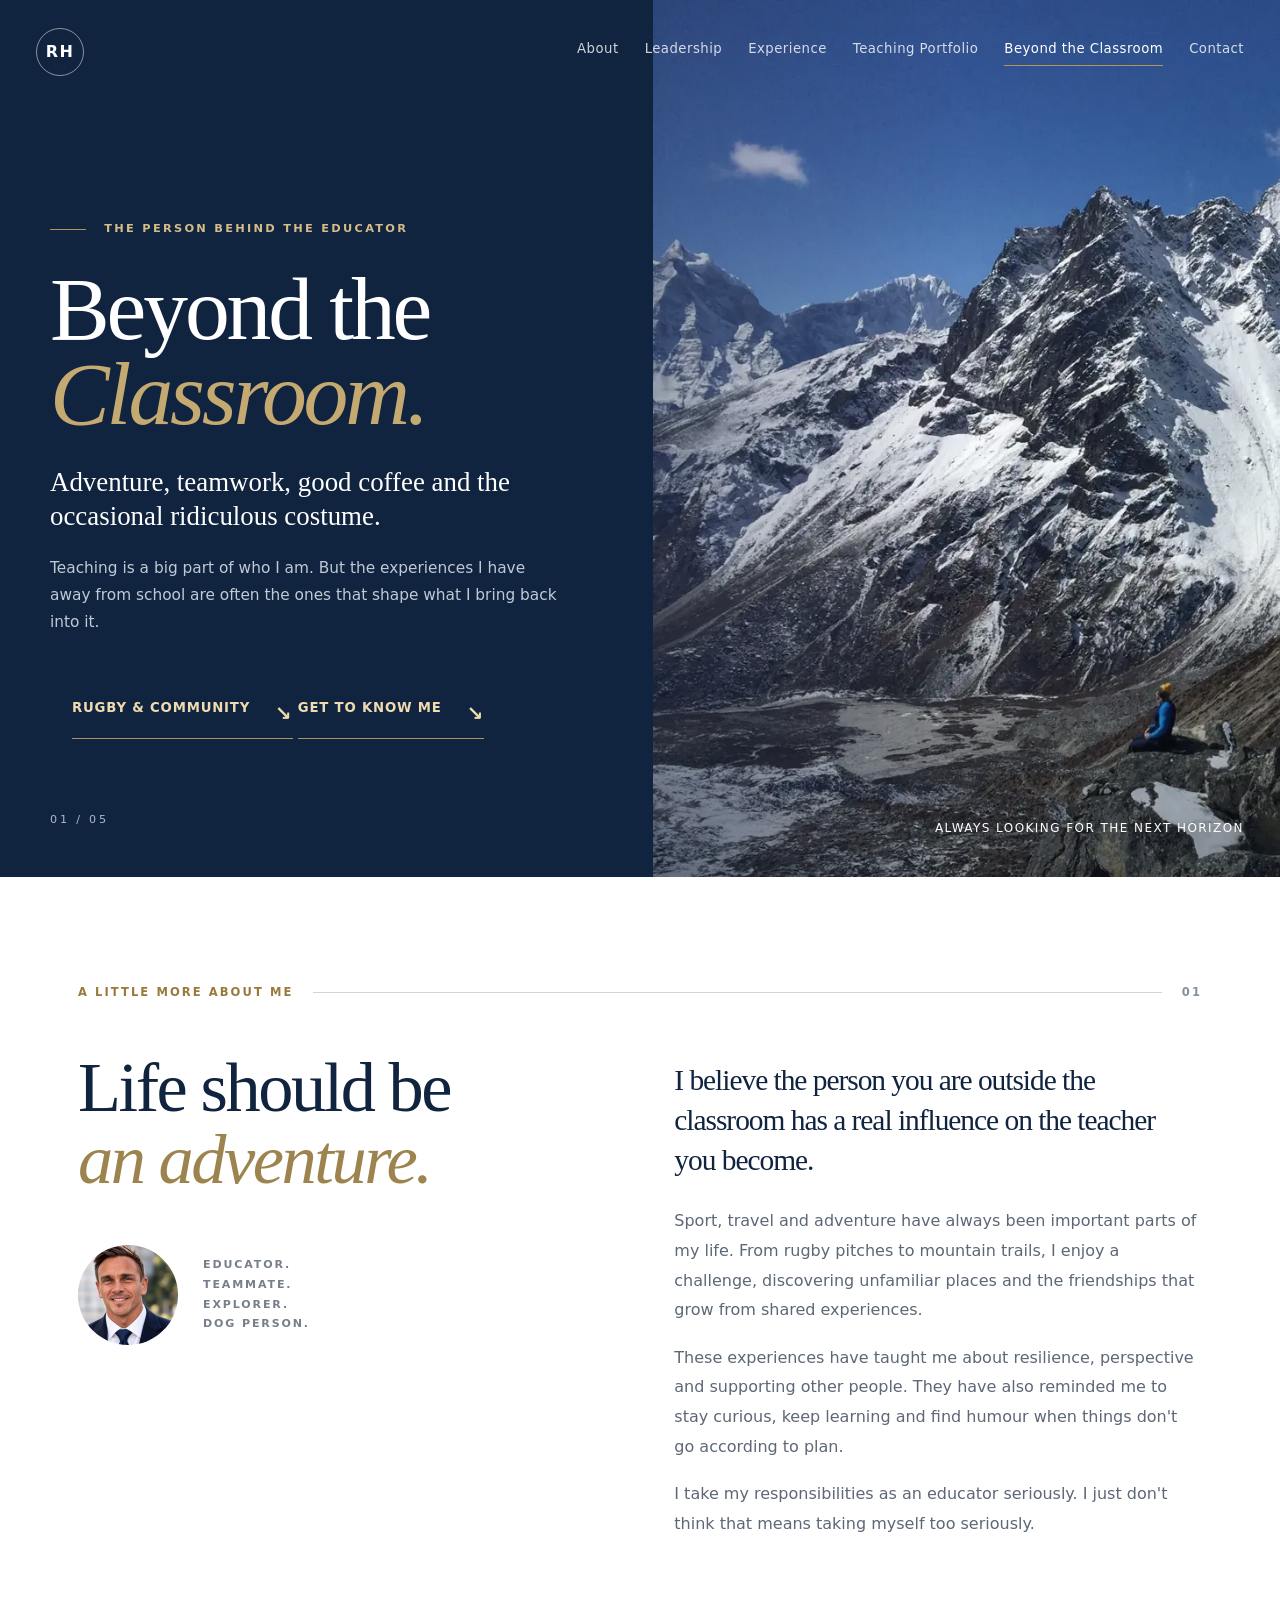
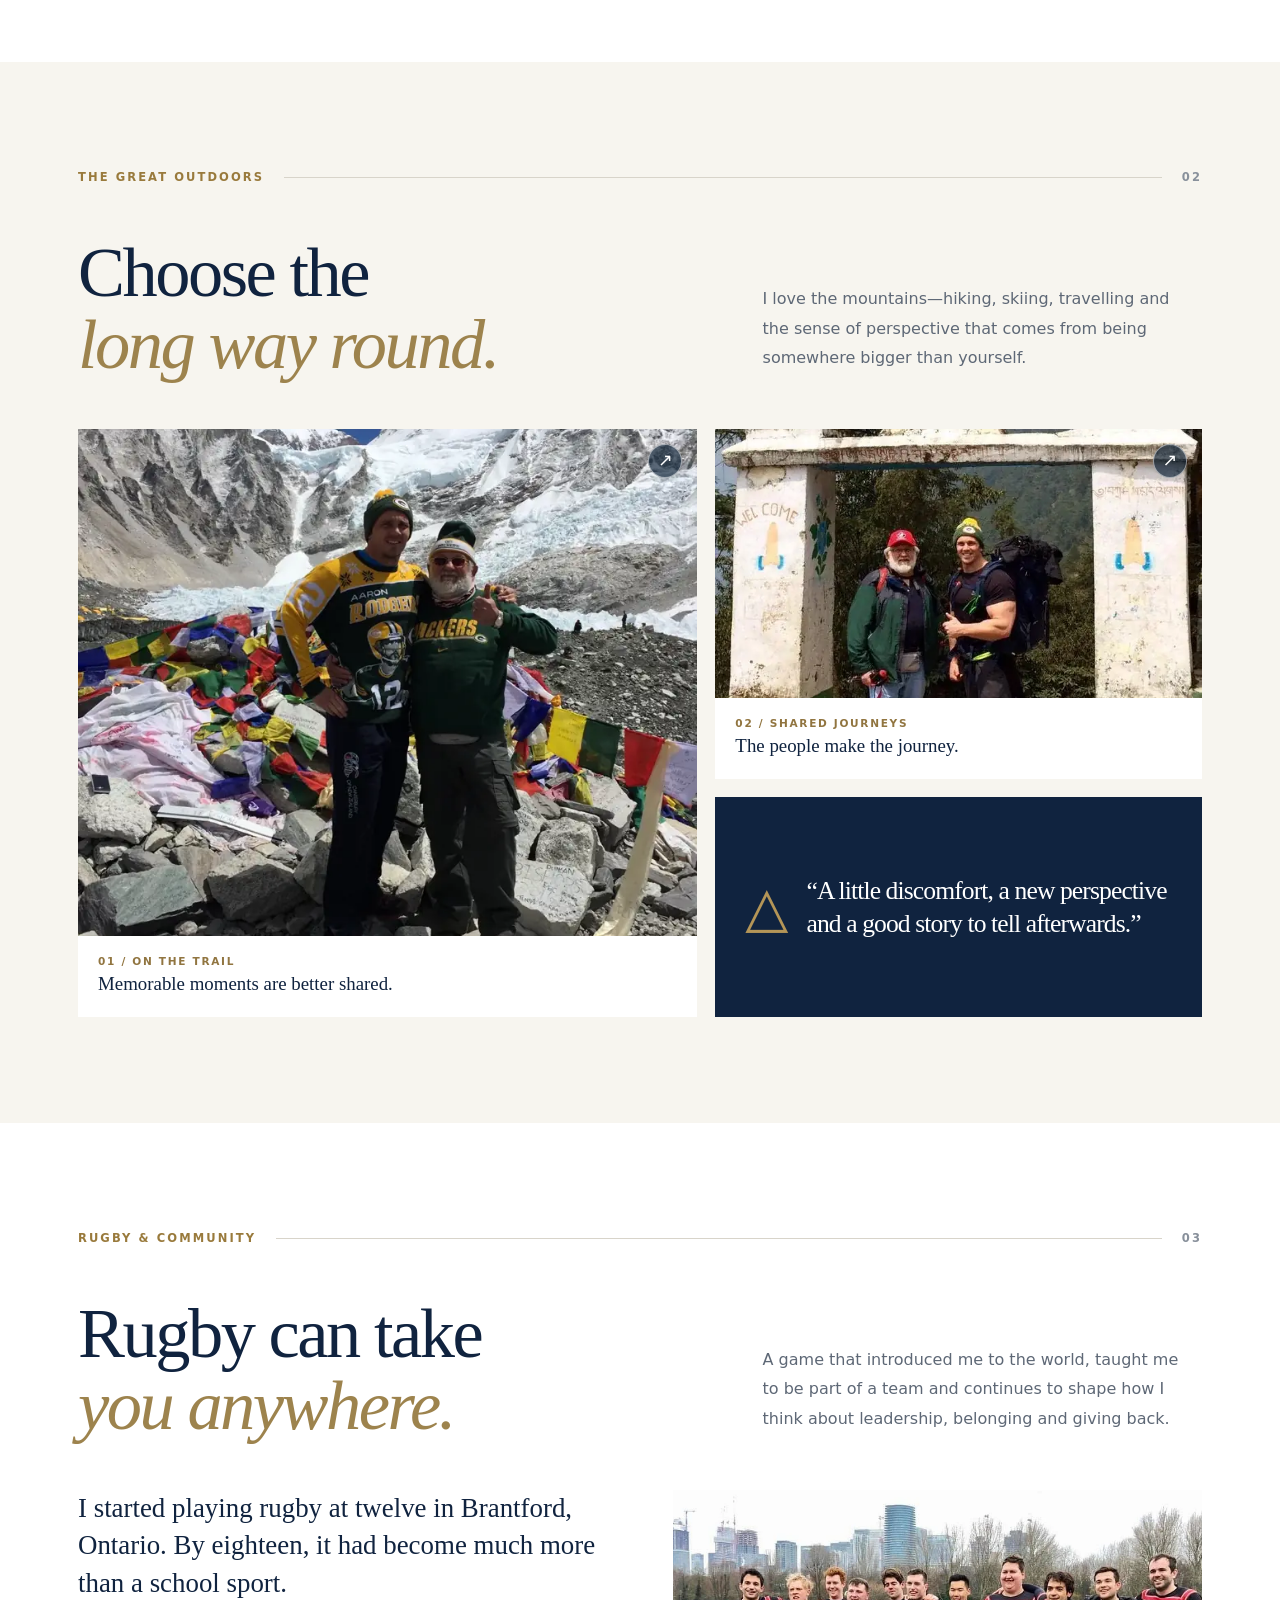
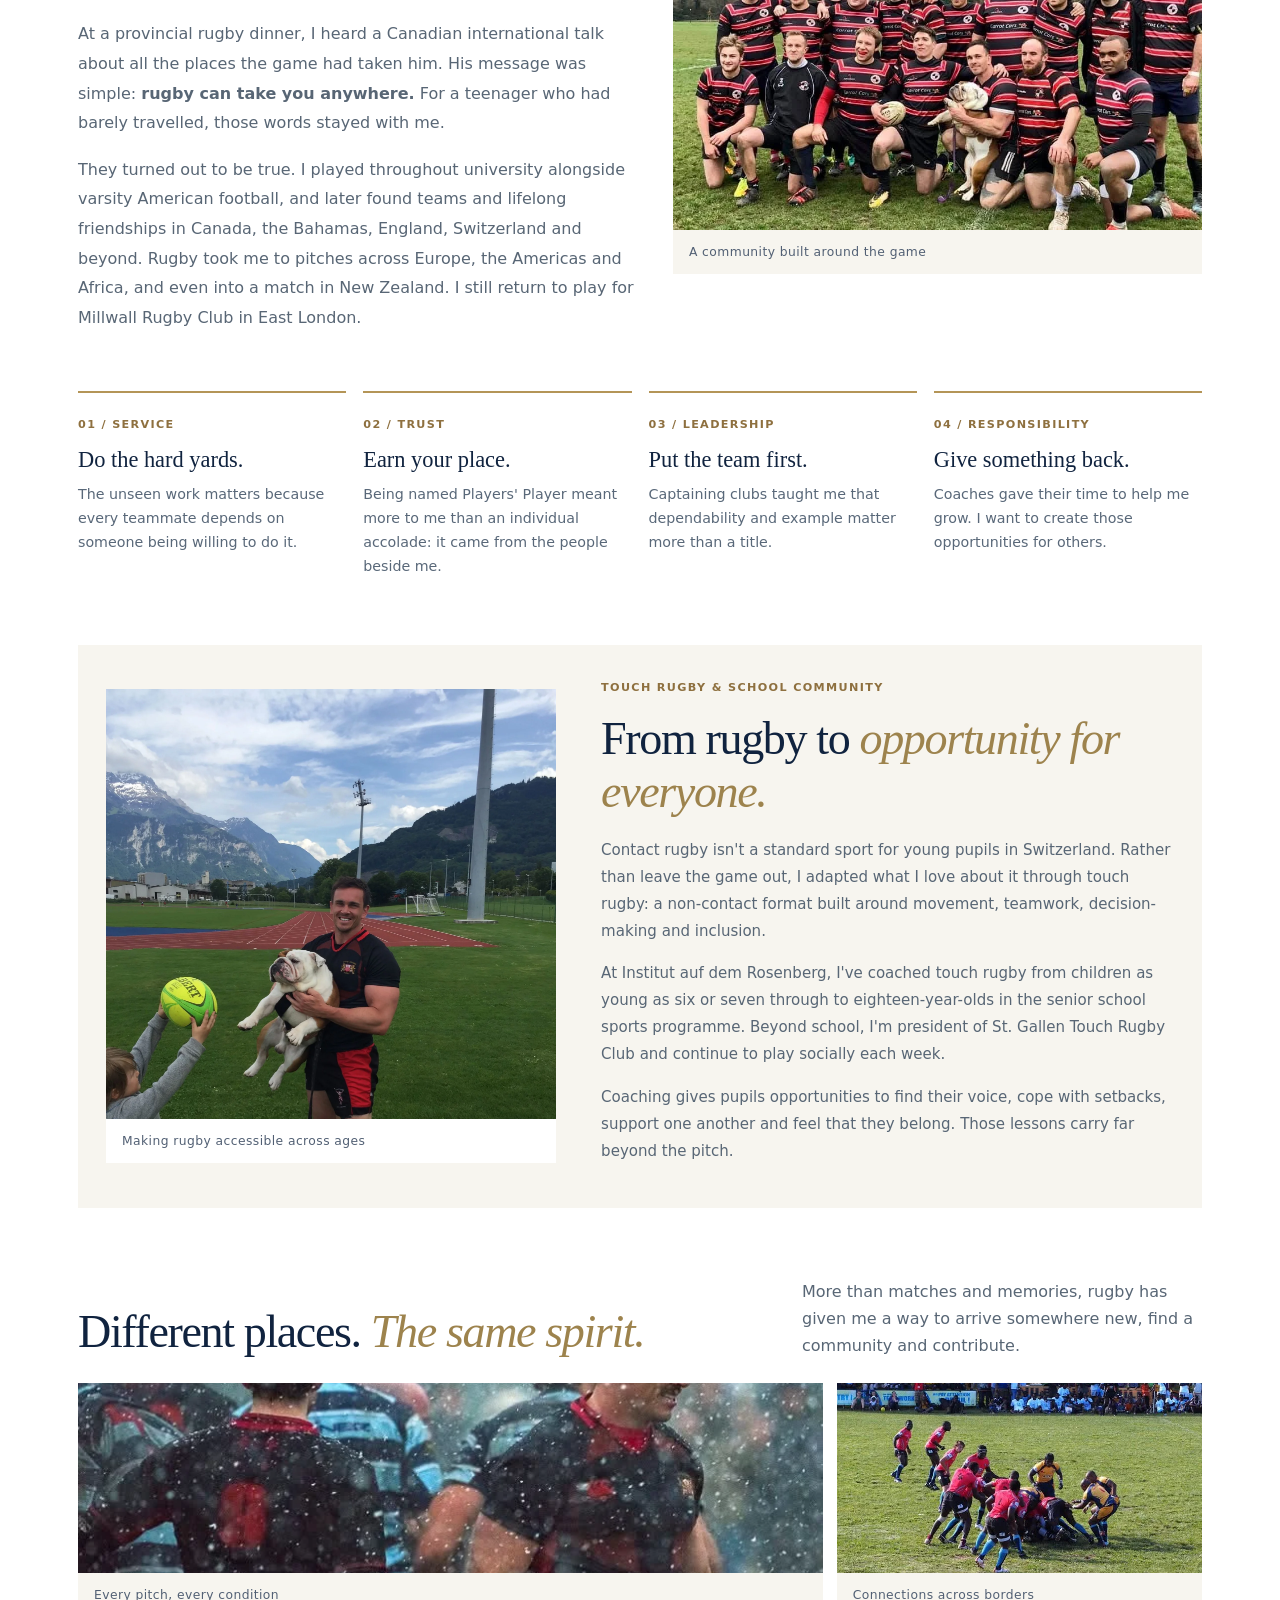
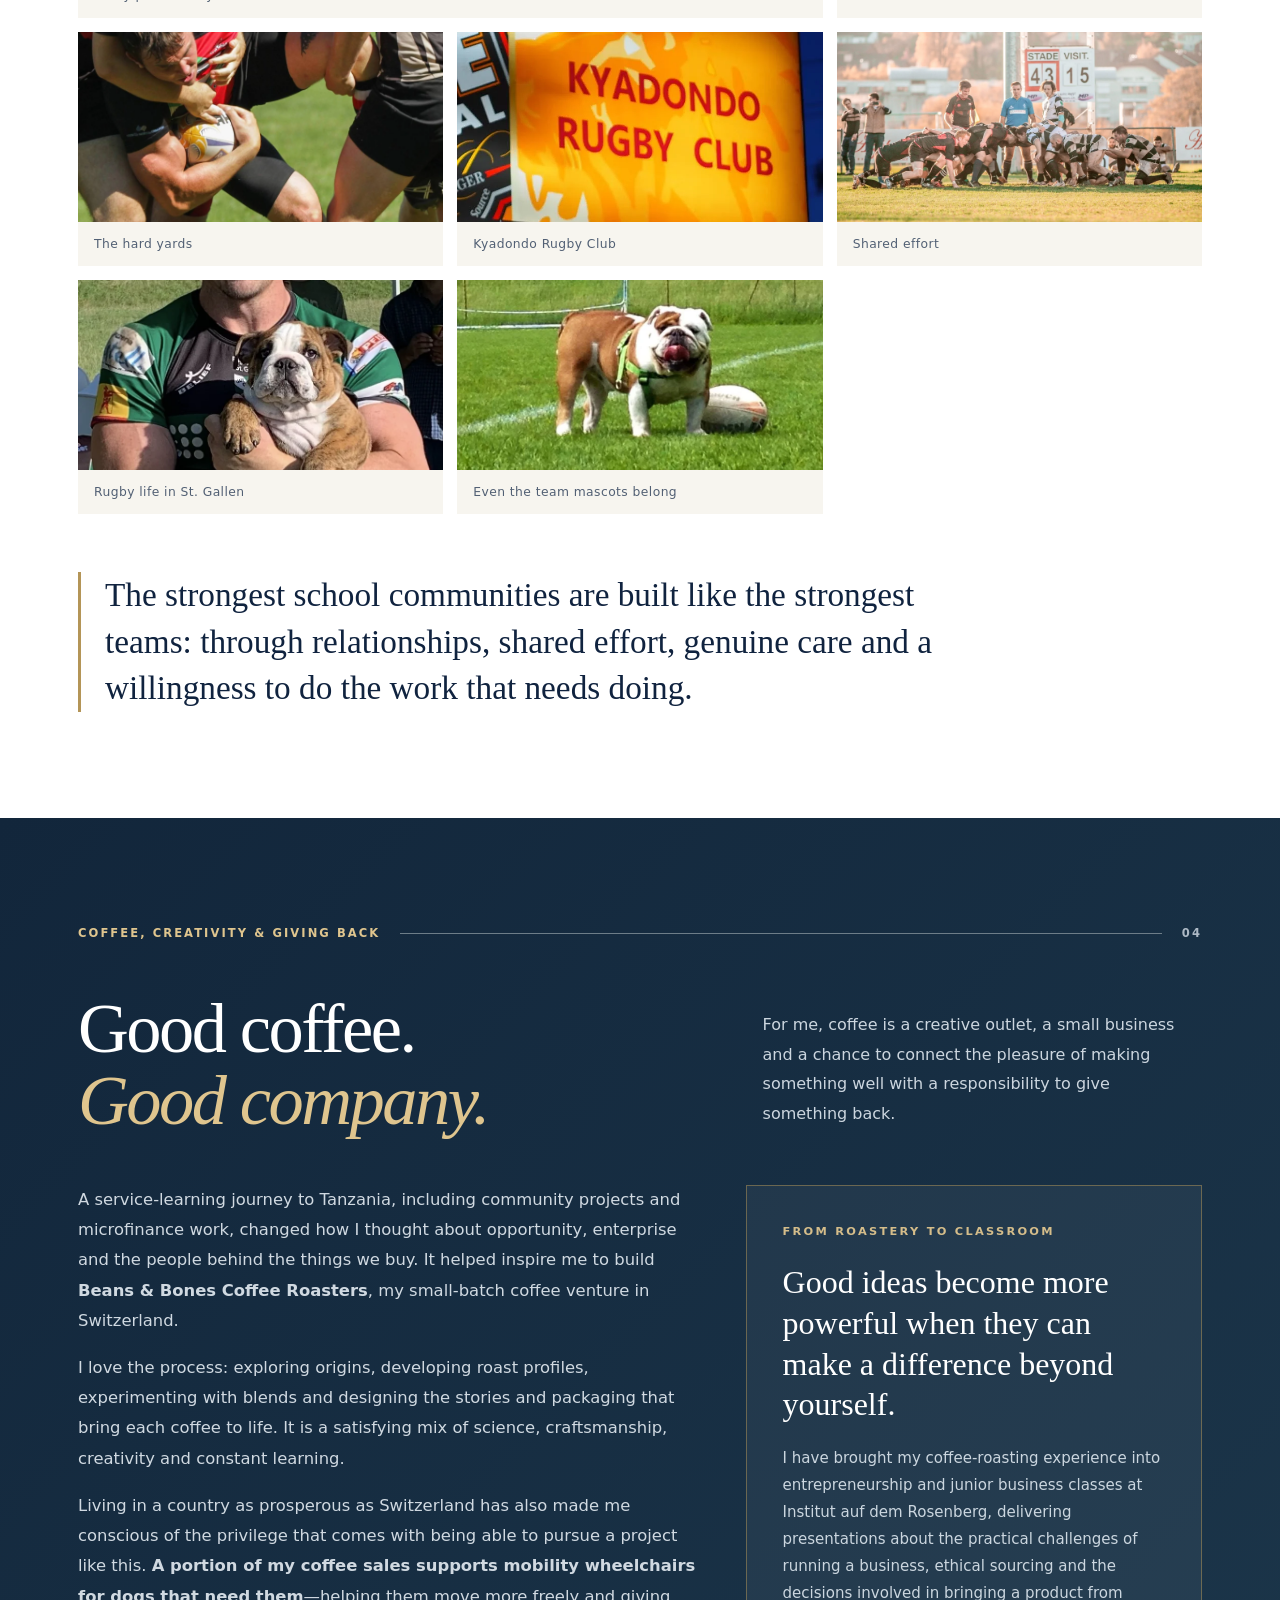
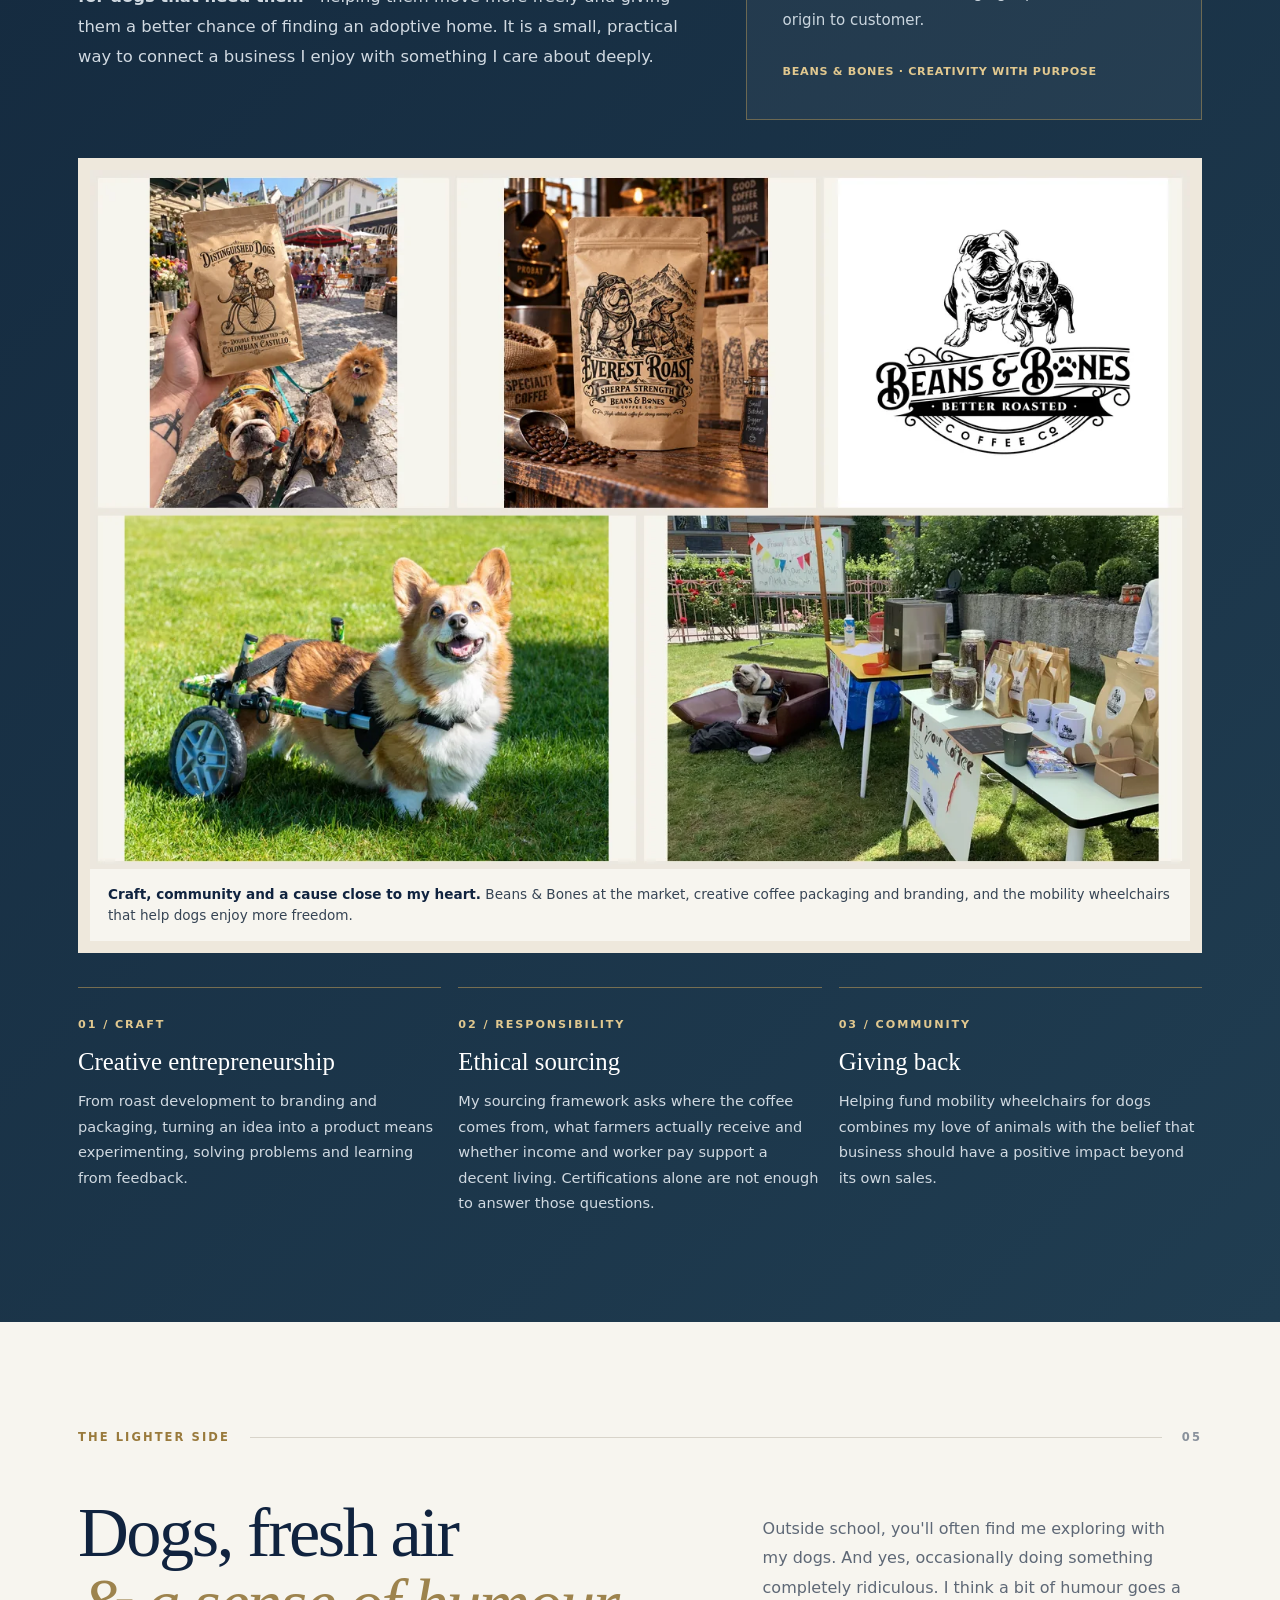
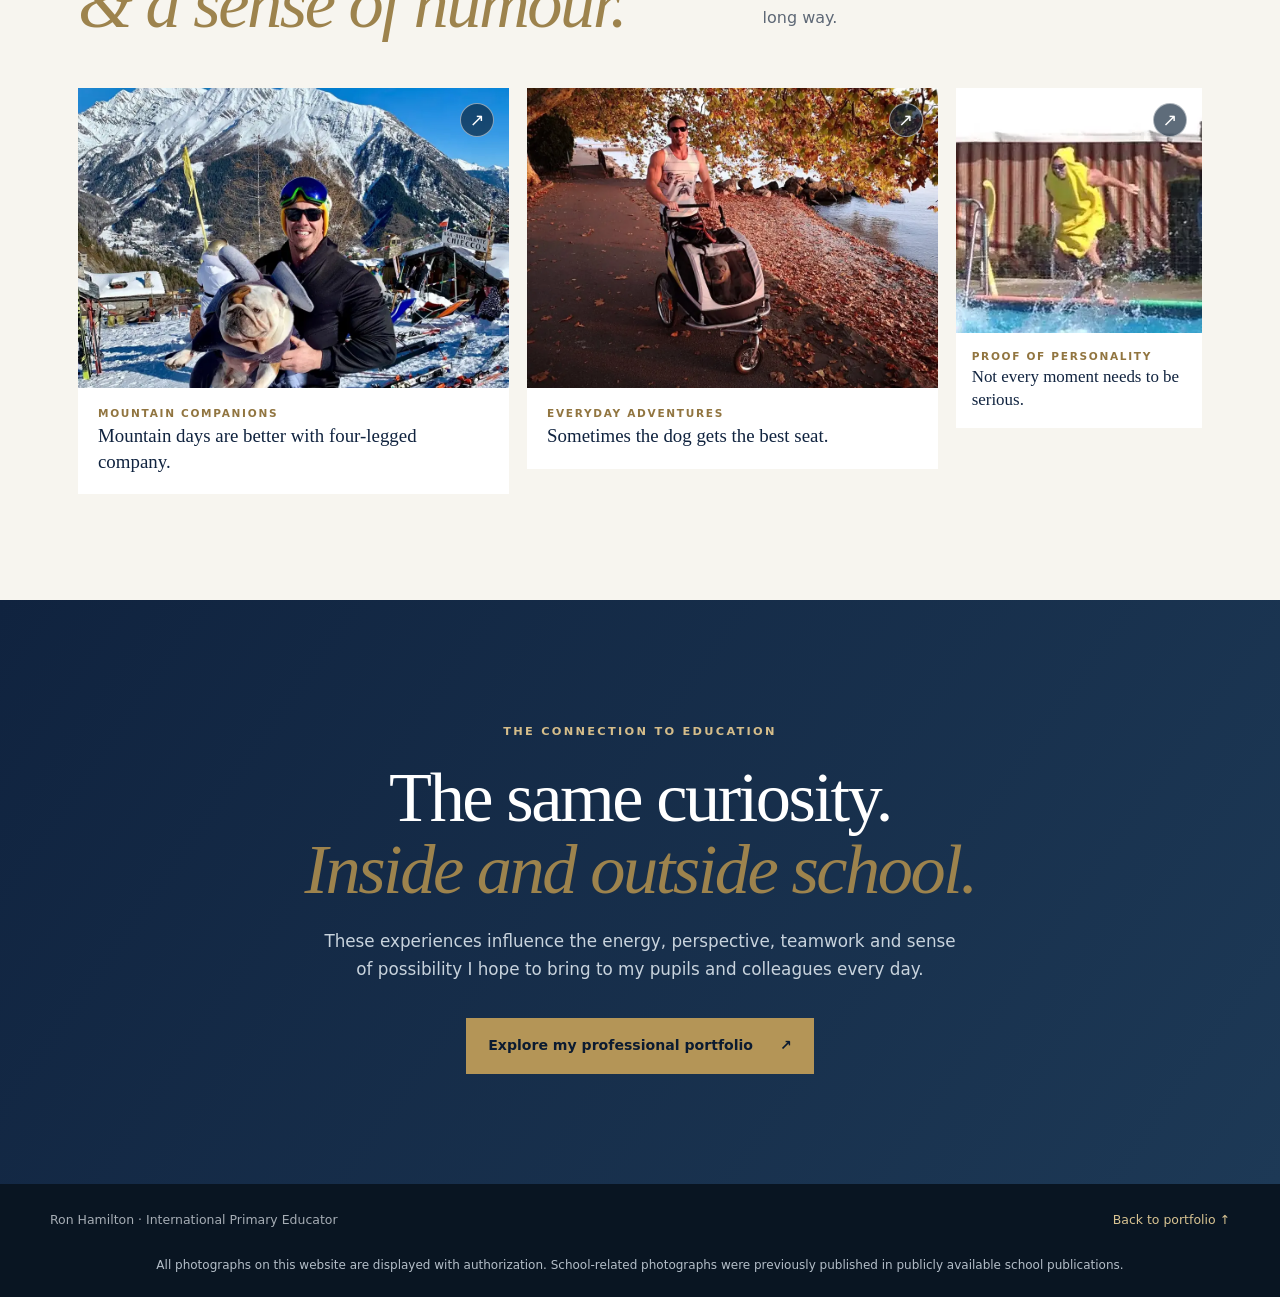
==== commit 695742e0: "Integrate full rugby story, touch rugby and photo gallery into Beyond the Classroom" ====
--- a/beyond.html
+++ b/beyond.html
@@ -128,6 +128,42 @@
 @media(max-width:560px){.header-inner{padding:22px 22px}.hero-copy{padding:125px 24px 62px}h1{font-size:clamp(3.6rem,14vw,5rem)}.hero-visual{height:320px}.image-credit{right:20px;bottom:22px}.section-wrap{padding:68px 20px}.section-marker{margin-bottom:28px}h2{font-size:clamp(2.6rem,11vw,3.9rem)}.intro-layout{gap:25px}.portrait-row{margin-top:26px}.adventure-grid{display:grid;grid-template-columns:1fr;grid-template-rows:auto}.adventure-grid .tall,.adventure-grid .square{grid-row:auto}.adventure-grid .tall .image-button{height:360px;flex:auto}.adventure-grid .square .image-button{height:280px;flex:auto}.adventure-grid .editorial-note{min-height:170px}.sport-chapter .panoramic .image-button{height:235px}.personality-grid{grid-template-columns:1fr}.personality-grid .banana{grid-column:span 1}.personality-grid .image-button{height:290px}.closing{padding:78px 22px}footer{display:block}footer a{display:block;margin-top:8px}}
 @media(prefers-reduced-motion:reduce){*,*::before,*::after{scroll-behavior:auto!important;transition:none!important}}
 
+/* Rugby now lives within Beyond the Classroom. */
+.rugby-chapter{background:#fff}
+.rugby-lead-layout{display:grid;grid-template-columns:1fr .95fr;gap:38px;align-items:start}
+.rugby-story-text{font-size:1rem;color:#586675;line-height:1.85}
+.rugby-story-text p{margin:0 0 17px}
+.rugby-story-text .rugby-opening{font:400 clamp(1.35rem,2.1vw,1.9rem)/1.4 Georgia,serif;color:var(--navy)}
+.rugby-chapter figure{margin:0;min-width:0}
+.rugby-chapter figure a{display:block;overflow:hidden;background:#112741}
+.rugby-chapter figure a:focus-visible{outline:3px solid #b49557;outline-offset:3px}
+.rugby-chapter figure img{width:100%;height:100%;object-fit:cover;transition:transform .25s}
+.rugby-chapter figure a:hover img{transform:scale(1.025)}
+.rugby-chapter figcaption{background:#f7f5ef;padding:12px 16px;font-size:.77rem;letter-spacing:.035em;color:#526074}
+.rugby-lead-photo a{height:340px}
+.rugby-principles{display:grid;grid-template-columns:repeat(4,minmax(0,1fr));gap:17px;margin:42px 0 66px}
+.rugby-principles>div{border-top:2px solid var(--gold);padding-top:17px}
+.rugby-principles span,.rugby-eyebrow{font-size:.7rem;font-weight:750;color:#8e703f;letter-spacing:.12em;text-transform:uppercase}
+.rugby-principles h3{font:400 1.4rem/1.25 Georgia,serif;color:var(--navy);margin:9px 0 8px}
+.rugby-principles p{font-size:.89rem;line-height:1.7;color:#596879;margin:0}
+.rugby-touch{display:grid;grid-template-columns:.88fr 1.12fr;gap:45px;align-items:center;background:#f7f5ef;padding:28px}
+.rugby-touch figure a{height:430px}
+.rugby-touch figure figcaption{background:#fff}
+.rugby-touch h3,.rugby-gallery-title h3{font:400 clamp(2rem,3.6vw,3.3rem)/1.15 Georgia,serif;letter-spacing:-.03em;color:var(--navy);margin:14px 0 18px}
+.rugby-touch h3 em,.rugby-gallery-title h3 em{color:#9d834d;font-weight:400}
+.rugby-touch p{color:#586675;line-height:1.8;margin:0 0 15px;font-size:.94rem}
+.rugby-gallery-title{display:flex;align-items:end;justify-content:space-between;gap:35px;margin:70px 0 24px}
+.rugby-gallery-title h3{margin:0}
+.rugby-gallery-title p{margin:0;max-width:400px;color:#586675;line-height:1.7}
+.rugby-photo-grid{display:grid;grid-template-columns:repeat(3,minmax(0,1fr));gap:14px}
+.rugby-photo-grid figure a{height:190px}
+.rugby-photo-grid figure.rugby-wide{grid-column:span 2}
+.rugby-photo-grid figure.rugby-wide a{height:190px}
+.rugby-closing-thought{font:400 clamp(1.45rem,2.6vw,2.1rem)/1.4 Georgia,serif;color:var(--navy);border-left:3px solid var(--gold);padding-left:24px;max-width:900px;margin:58px 0 0}
+@media(max-width:950px){.rugby-principles{grid-template-columns:repeat(2,minmax(0,1fr))}.rugby-touch{grid-template-columns:1fr}.rugby-touch figure a{height:370px}}
+@media(max-width:690px){.rugby-lead-layout{grid-template-columns:1fr}.rugby-lead-photo a{height:280px}.rugby-principles{grid-template-columns:1fr 1fr;gap:24px}.rugby-touch{padding:18px}.rugby-gallery-title{display:block}.rugby-gallery-title p{margin-top:12px}.rugby-photo-grid{grid-template-columns:repeat(2,minmax(0,1fr))}.rugby-photo-grid figure a,.rugby-photo-grid figure.rugby-wide a{height:160px}}
+@media(max-width:420px){.rugby-principles{grid-template-columns:1fr}.rugby-photo-grid{grid-template-columns:1fr}.rugby-photo-grid figure.rugby-wide{grid-column:span 1}}
+
 </style>
 </head>
 <body>
@@ -141,7 +177,7 @@
 <a href="index.html#experience">Experience</a>
 <a href="portfolio.html">Teaching Portfolio</a>
 <a aria-current="page" class="current" href="beyond.html">Beyond the Classroom</a>
-<a href="rugby.html">Rugby</a>
+
 <a href="index.html#contact">Contact</a>
 </nav>
 <a class="home-link" href="index.html">← Back to portfolio</a>
@@ -154,6 +190,7 @@
 <h1 id="page-title">Beyond the<br/><em>Classroom.</em></h1>
 <p class="hero-lead">Adventure, teamwork, good coffee and the occasional ridiculous costume.</p>
 <p class="hero-description">Teaching is a big part of who I am. But the experiences I have away from school are often the ones that shape what I bring back into it.</p>
+<a class="hero-anchor" href="#rugby" style="margin-left:22px">Rugby &amp; community <span aria-hidden="true">↘</span></a>
 <a class="hero-anchor" href="#my-story">Get to know me <span aria-hidden="true">↘</span></a>
 </div>
 <div class="hero-visual">
@@ -203,17 +240,62 @@
 </div>
 </div>
 </section>
-<section class="chapter sport-chapter section-wrap" id="teamwork">
-<div class="section-marker">Sport &amp; camaraderie <span>03</span></div>
-<div class="chapter-head"><h2>Part of<br/><em>the team.</em></h2><p>Rugby and other team sports have shaped how I think about leadership: show up, work hard, support the people around you, and enjoy the experience together.</p></div>
-<p style="margin:0 0 30px"><a href="rugby.html" class="closing-button">Read my rugby &amp; touch rugby story →</a></p>
-<figure class="gallery-card panoramic">
-<button aria-label="Enlarge rugby team photograph" class="image-button" data-alt="An adult rugby team in matching striped shirts posing together on a playing field" data-caption="Teamwork, friendships and shared effort." data-full="assets/rugby-team.webp" type="button">
-<img alt="An adult rugby team in matching striped shirts posing together on a playing field" data-photo="assets/rugby-team.webp" height="430" loading="lazy" src="data:," width="915"/>
-<span aria-hidden="true" class="expand-symbol">↗</span>
-</button>
-<figcaption><span>Beyond the final whistle</span><strong>Teamwork, friendships and shared effort.</strong></figcaption>
-</figure>
+<section class="chapter rugby-chapter" id="rugby" aria-labelledby="rugby-title">
+<div class="section-wrap">
+  <div class="section-marker">Rugby &amp; community <span>03</span></div>
+  <div class="chapter-head">
+    <h2 id="rugby-title">Rugby can take<br/><em>you anywhere.</em></h2>
+    <p>A game that introduced me to the world, taught me to be part of a team and continues to shape how I think about leadership, belonging and giving back.</p>
+  </div>
+  <div class="rugby-lead-layout">
+    <div class="rugby-story-text">
+      <p class="rugby-opening">I started playing rugby at twelve in Brantford, Ontario. By eighteen, it had become much more than a school sport.</p>
+      <p>At a provincial rugby dinner, I heard a Canadian international talk about all the places the game had taken him. His message was simple: <strong>rugby can take you anywhere.</strong> For a teenager who had barely travelled, those words stayed with me.</p>
+      <p>They turned out to be true. I played throughout university alongside varsity American football, and later found teams and lifelong friendships in Canada, the Bahamas, England, Switzerland and beyond. Rugby took me to pitches across Europe, the Americas and Africa, and even into a match in New Zealand. I still return to play for Millwall Rugby Club in East London.</p>
+    </div>
+    <figure class="rugby-lead-photo">
+      <a href="assets/rugby/club-team.webp" target="_blank" rel="noopener" aria-label="Open photograph of a rugby club team">
+        <img src="assets/rugby/club-team.webp" alt="Rugby club team gathered on a field with a bulldog mascot and city skyline" loading="lazy"/>
+      </a>
+      <figcaption>A community built around the game</figcaption>
+    </figure>
+  </div>
+  <div class="rugby-principles">
+    <div><span>01 / Service</span><h3>Do the hard yards.</h3><p>The unseen work matters because every teammate depends on someone being willing to do it.</p></div>
+    <div><span>02 / Trust</span><h3>Earn your place.</h3><p>Being named Players' Player meant more to me than an individual accolade: it came from the people beside me.</p></div>
+    <div><span>03 / Leadership</span><h3>Put the team first.</h3><p>Captaining clubs taught me that dependability and example matter more than a title.</p></div>
+    <div><span>04 / Responsibility</span><h3>Give something back.</h3><p>Coaches gave their time to help me grow. I want to create those opportunities for others.</p></div>
+  </div>
+  <div class="rugby-touch">
+    <figure>
+      <a href="assets/rugby/mountain-ground.webp" target="_blank" rel="noopener" aria-label="Open mountain sports ground photo">
+        <img src="assets/rugby/mountain-ground.webp" loading="lazy" alt="At an Alpine sports ground, an adult in rugby kit with a bulldog and child nearby"/>
+      </a>
+      <figcaption>Making rugby accessible across ages</figcaption>
+    </figure>
+    <div>
+      <span class="rugby-eyebrow">Touch rugby &amp; school community</span>
+      <h3>From rugby to <em>opportunity for everyone.</em></h3>
+      <p>Contact rugby isn't a standard sport for young pupils in Switzerland. Rather than leave the game out, I adapted what I love about it through touch rugby: a non-contact format built around movement, teamwork, decision-making and inclusion.</p>
+      <p>At Institut auf dem Rosenberg, I've coached touch rugby from children as young as six or seven through to eighteen-year-olds in the senior school sports programme. Beyond school, I'm president of St. Gallen Touch Rugby Club and continue to play socially each week.</p>
+      <p>Coaching gives pupils opportunities to find their voice, cope with setbacks, support one another and feel that they belong. Those lessons carry far beyond the pitch.</p>
+    </div>
+  </div>
+  <div class="rugby-gallery-title">
+    <h3>Different places. <em>The same spirit.</em></h3>
+    <p>More than matches and memories, rugby has given me a way to arrive somewhere new, find a community and contribute.</p>
+  </div>
+  <div class="rugby-photo-grid">
+    <figure class="rugby-wide"><a href="assets/rugby/snow-match.webp" target="_blank" rel="noopener"><img src="assets/rugby/snow-match.webp" loading="lazy" alt="Rugby players competing during a heavy snow shower"/></a><figcaption>Every pitch, every condition</figcaption></figure>
+    <figure><a href="assets/rugby/match-africa.webp" target="_blank" rel="noopener"><img src="assets/rugby/match-africa.webp" loading="lazy" alt="Rugby match with teams contesting possession and spectators watching"/></a><figcaption>Connections across borders</figcaption></figure>
+    <figure><a href="assets/rugby/hard-yards.webp" target="_blank" rel="noopener"><img src="assets/rugby/hard-yards.webp" loading="lazy" alt="Rugby player being tackled while holding the ball"/></a><figcaption>The hard yards</figcaption></figure>
+    <figure><a href="assets/rugby/kyadondo.webp" target="_blank" rel="noopener"><img src="assets/rugby/kyadondo.webp" loading="lazy" alt="Sign for Kyadondo Rugby Club"/></a><figcaption>Kyadondo Rugby Club</figcaption></figure>
+    <figure><a href="assets/rugby/scrum.webp" target="_blank" rel="noopener"><img src="assets/rugby/scrum.webp" loading="lazy" alt="Two rugby teams forming a scrum on the pitch"/></a><figcaption>Shared effort</figcaption></figure>
+    <figure><a href="assets/rugby/st-gallen-dog.webp" target="_blank" rel="noopener"><img src="assets/rugby/st-gallen-dog.webp" loading="lazy" alt="Rugby player in a St. Gallen jersey holding a bulldog"/></a><figcaption>Rugby life in St. Gallen</figcaption></figure>
+    <figure><a href="assets/rugby/rugby-dog.webp" target="_blank" rel="noopener"><img src="assets/rugby/rugby-dog.webp" loading="lazy" alt="Bulldog with a rugby ball on a grass field"/></a><figcaption>Even the team mascots belong</figcaption></figure>
+  </div>
+  <p class="rugby-closing-thought">The strongest school communities are built like the strongest teams: through relationships, shared effort, genuine care and a willingness to do the work that needs doing.</p>
+</div>
 </section>
 <section class="chapter coffee-chapter" id="coffee">
 <div class="section-wrap">
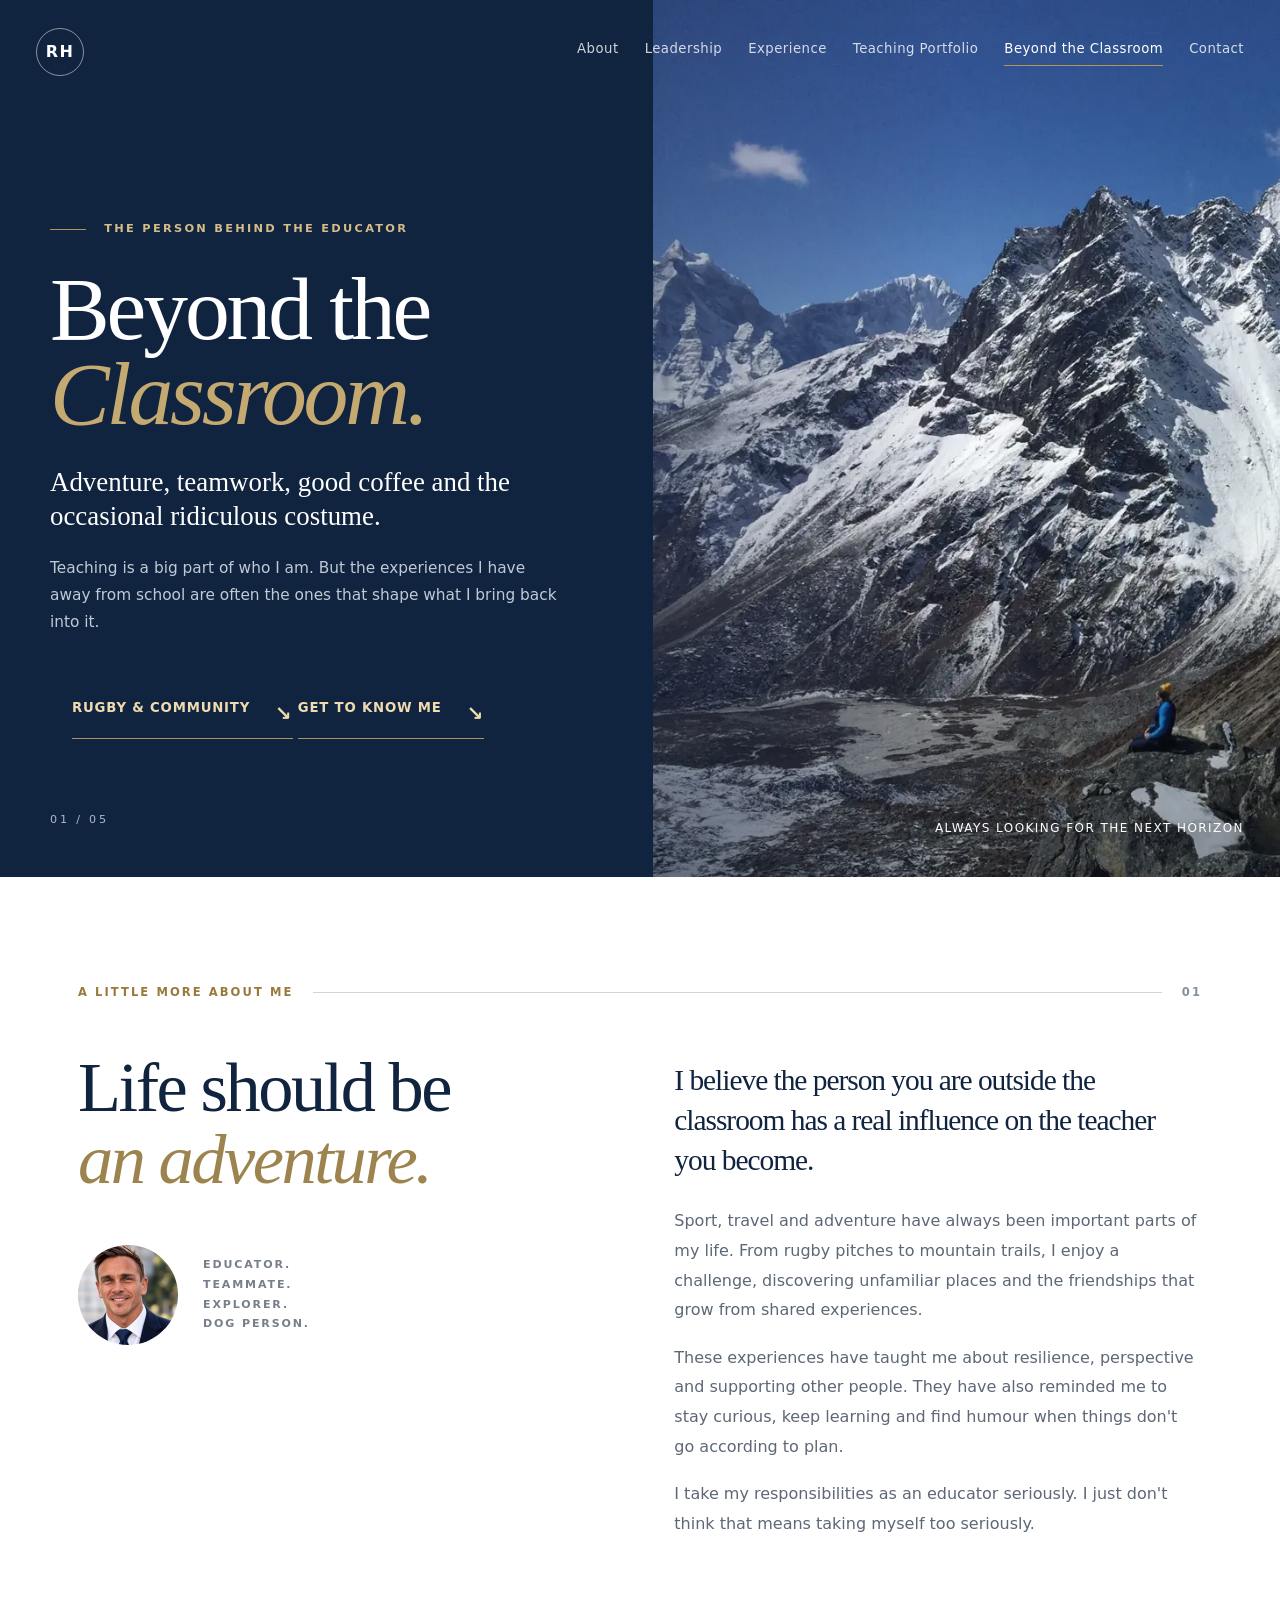
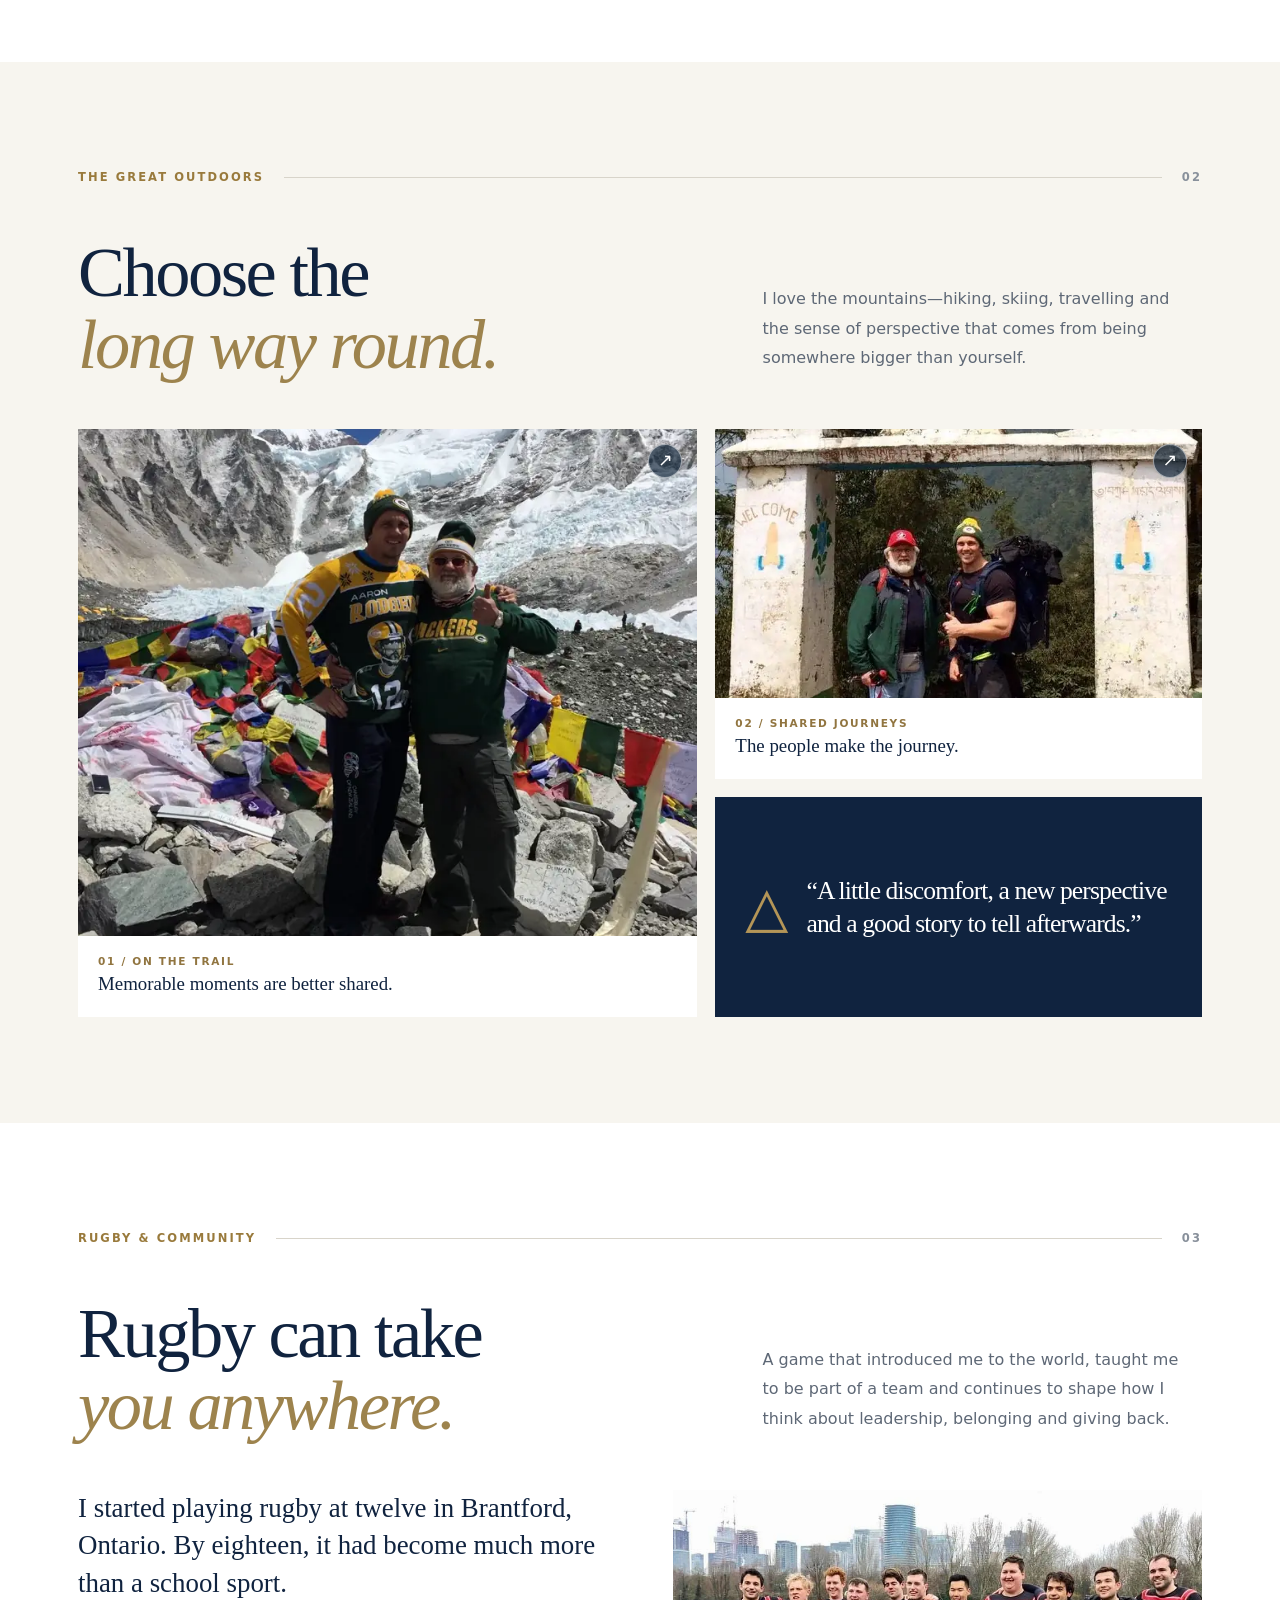
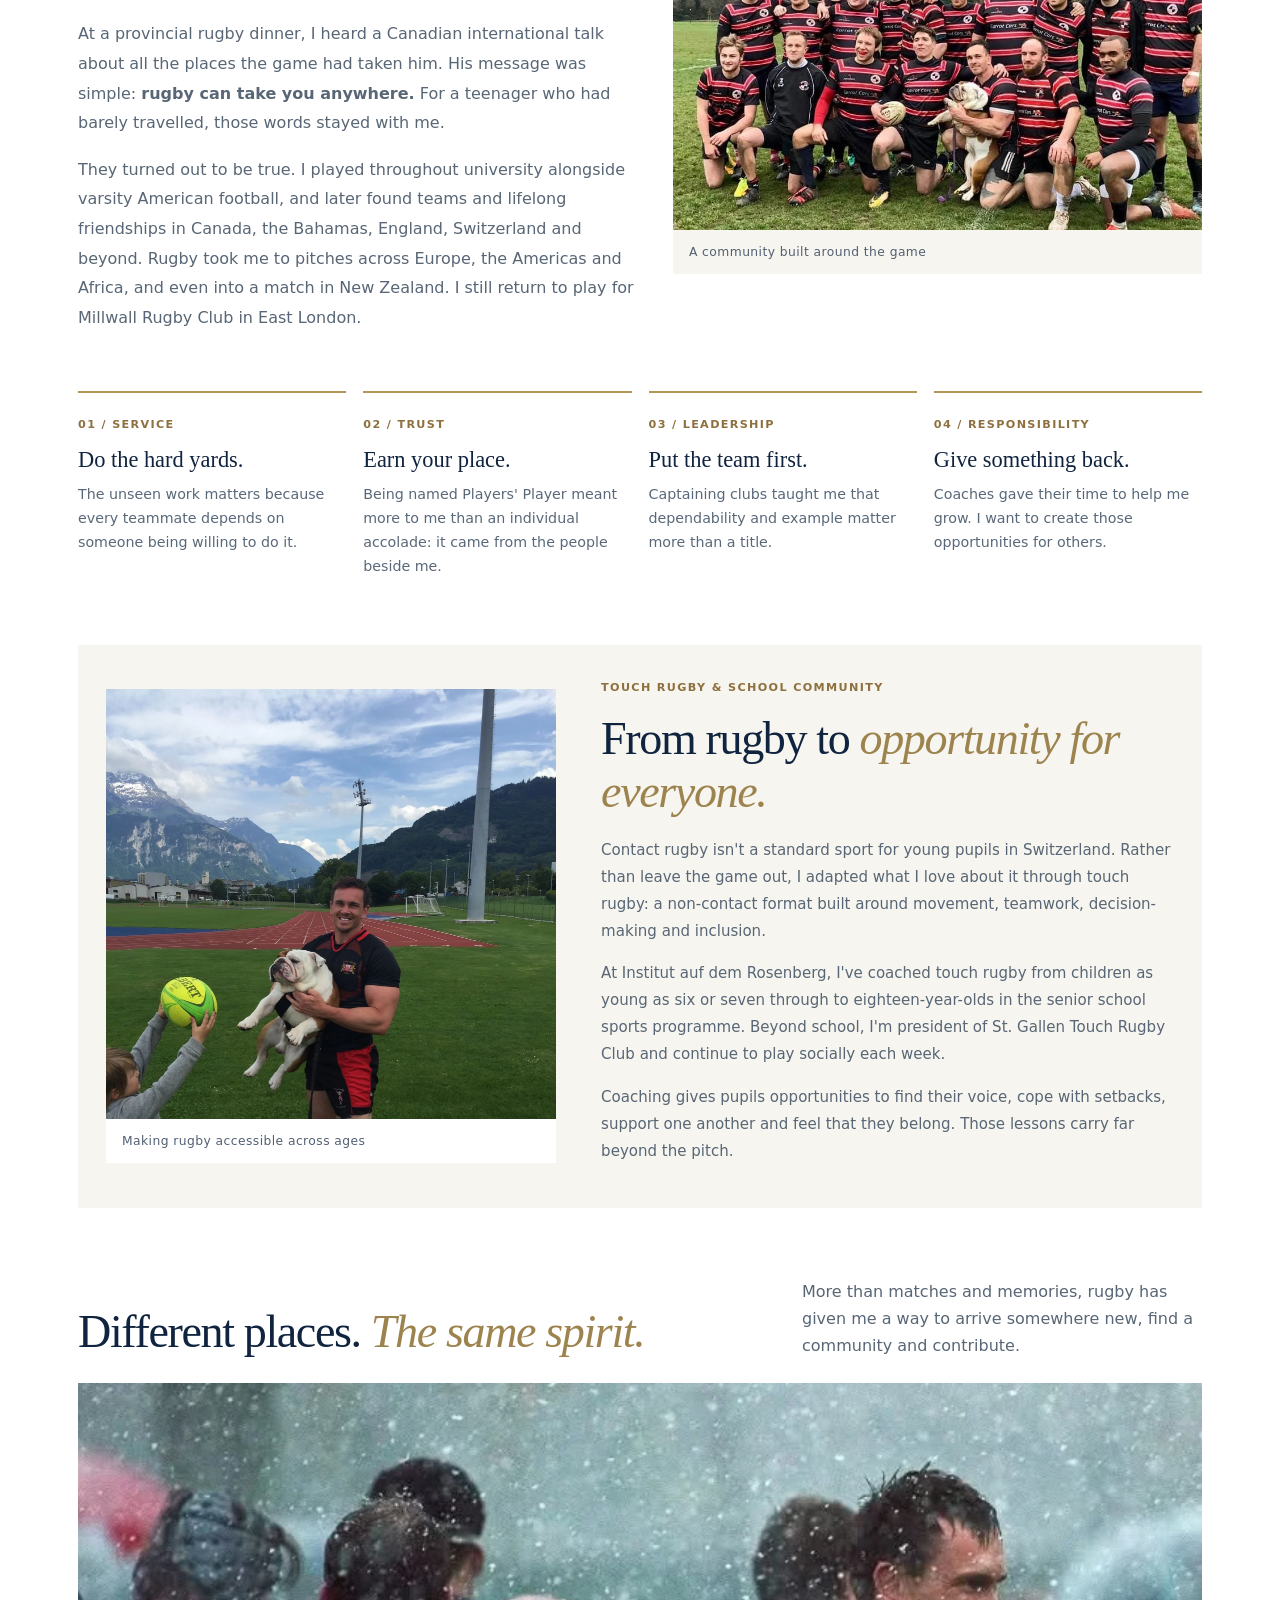
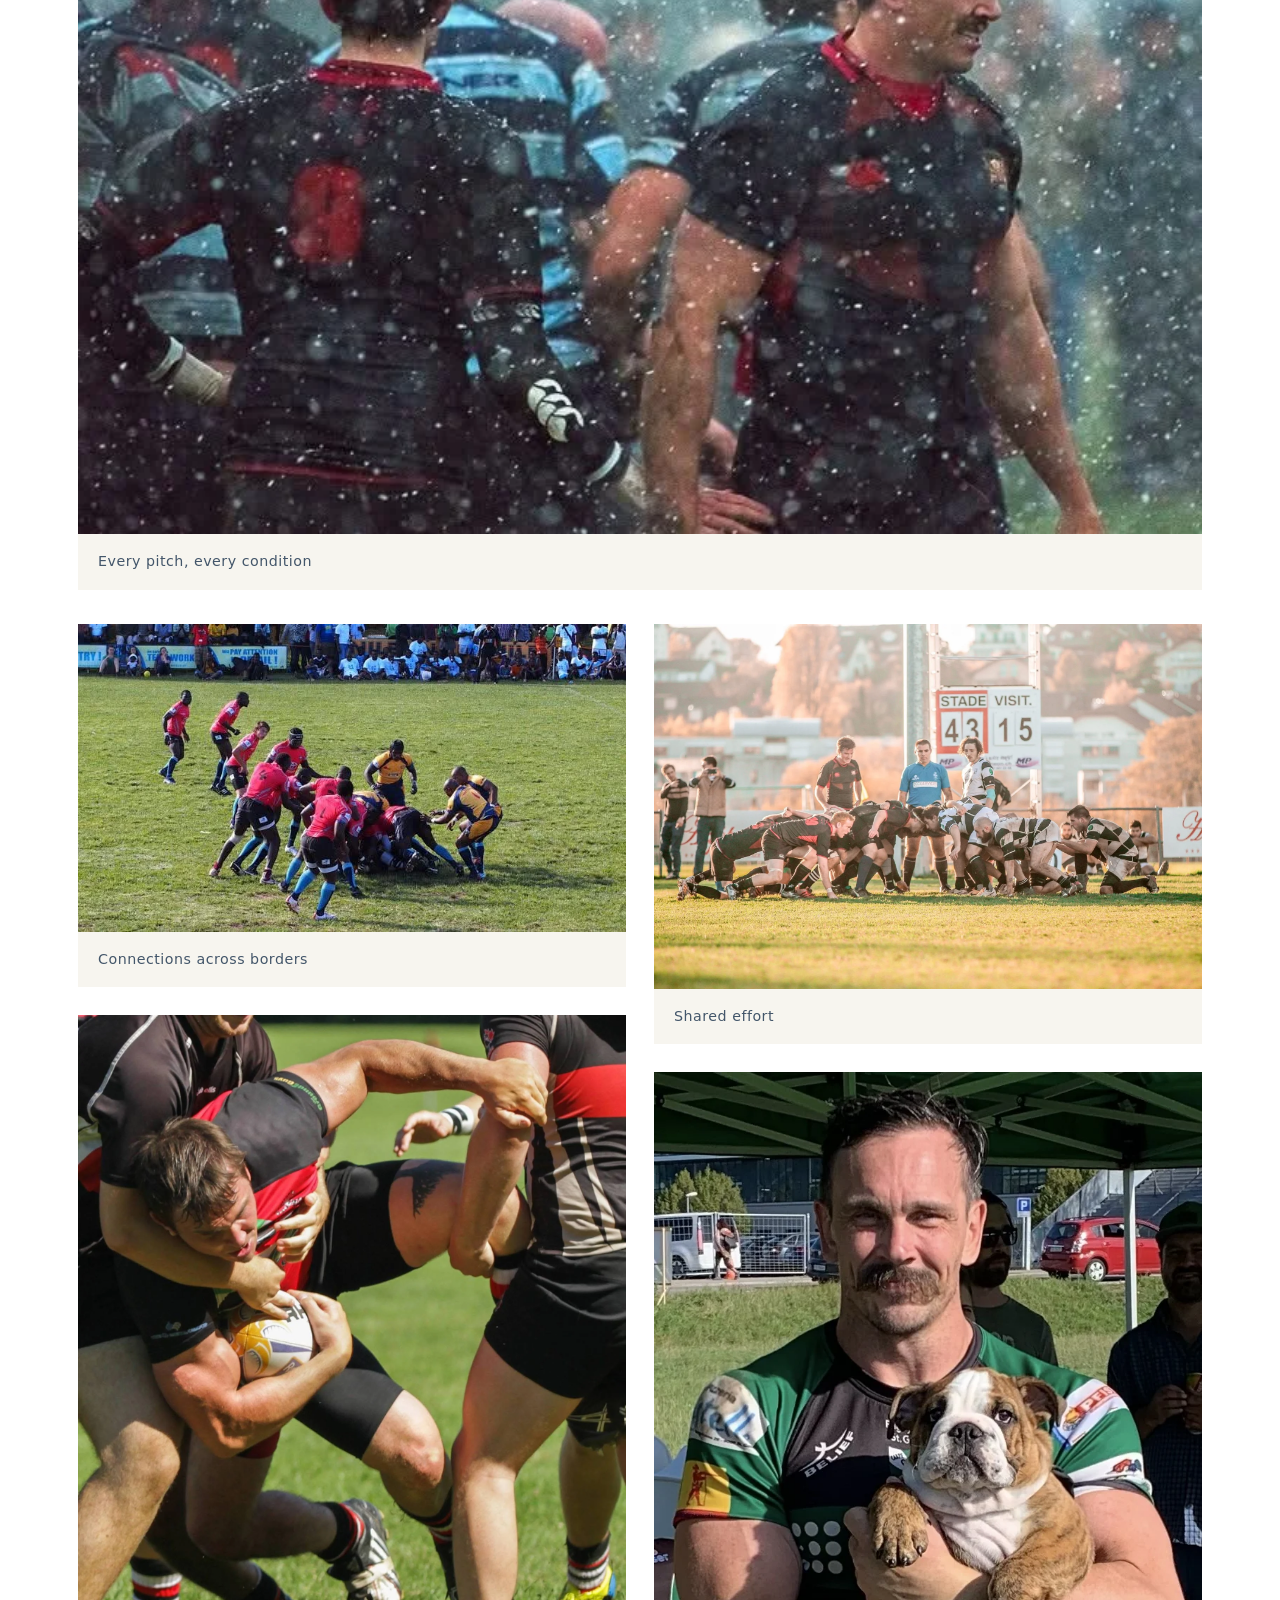
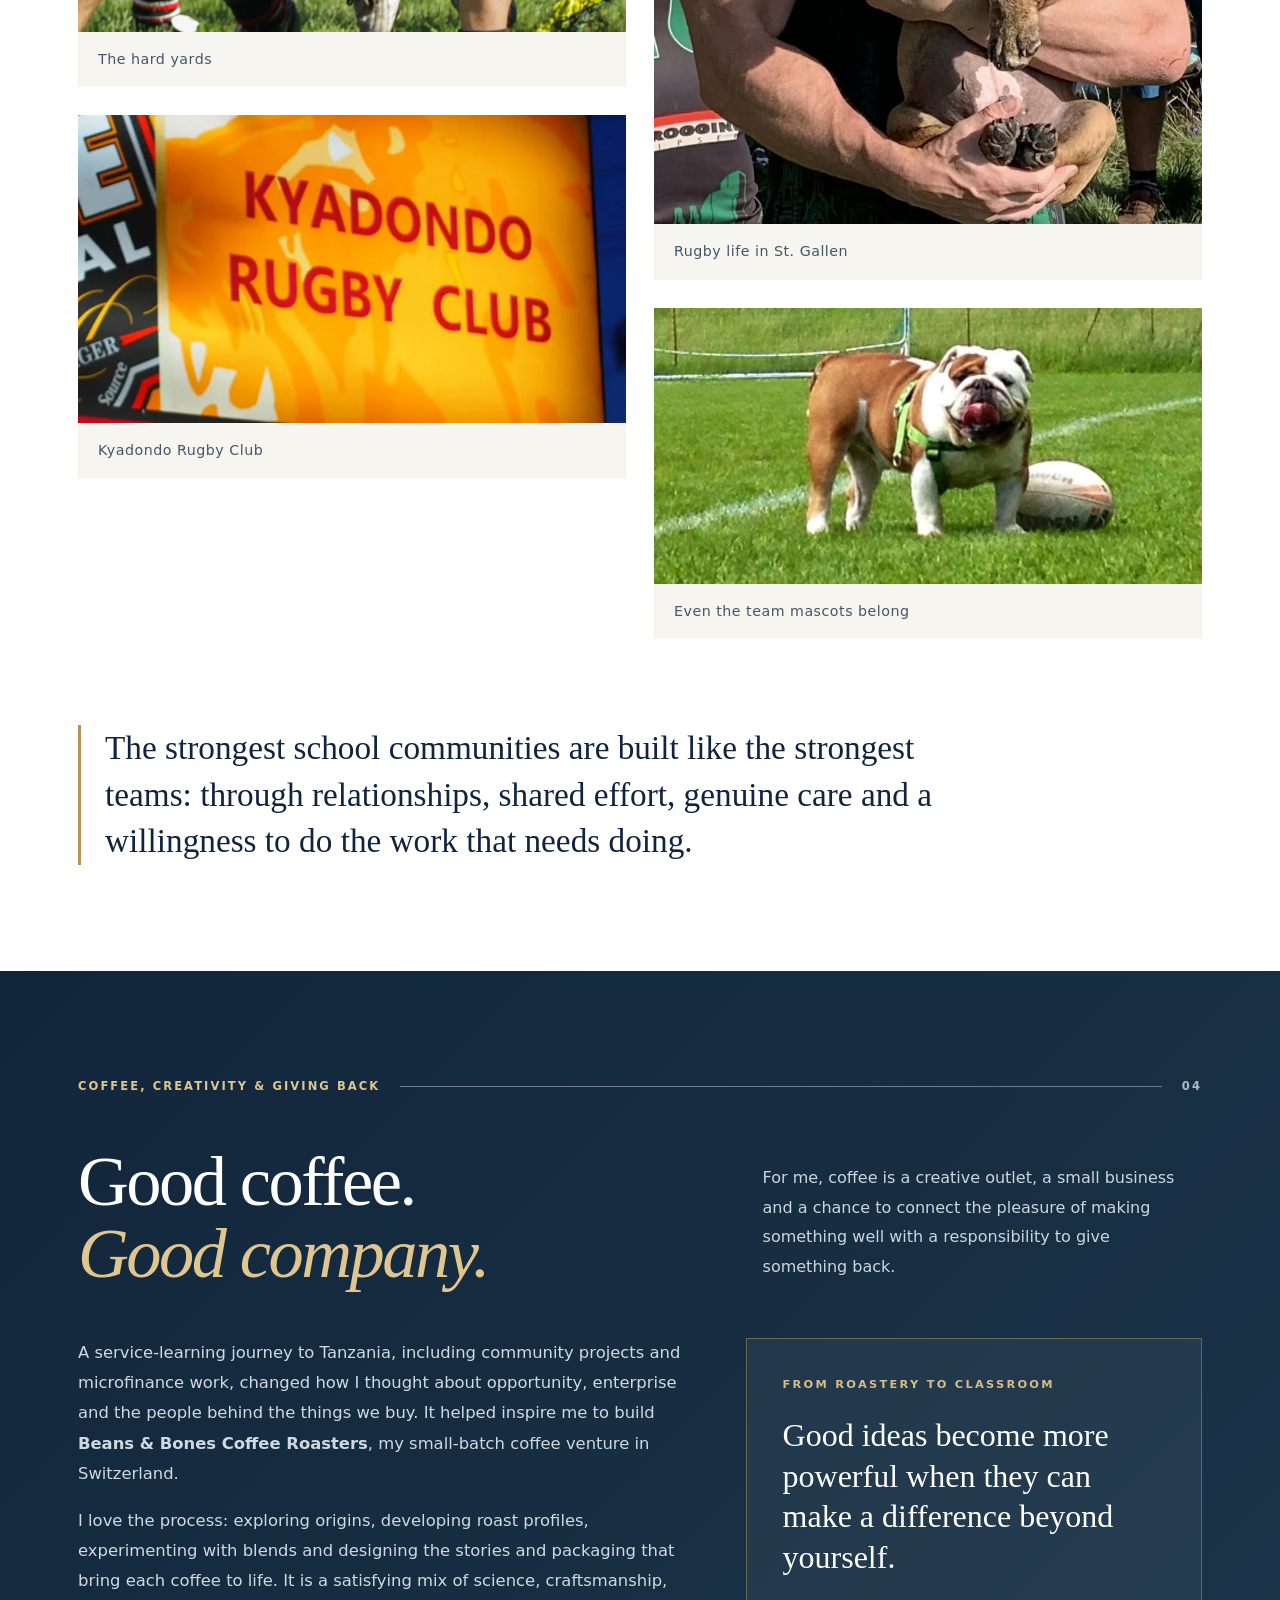
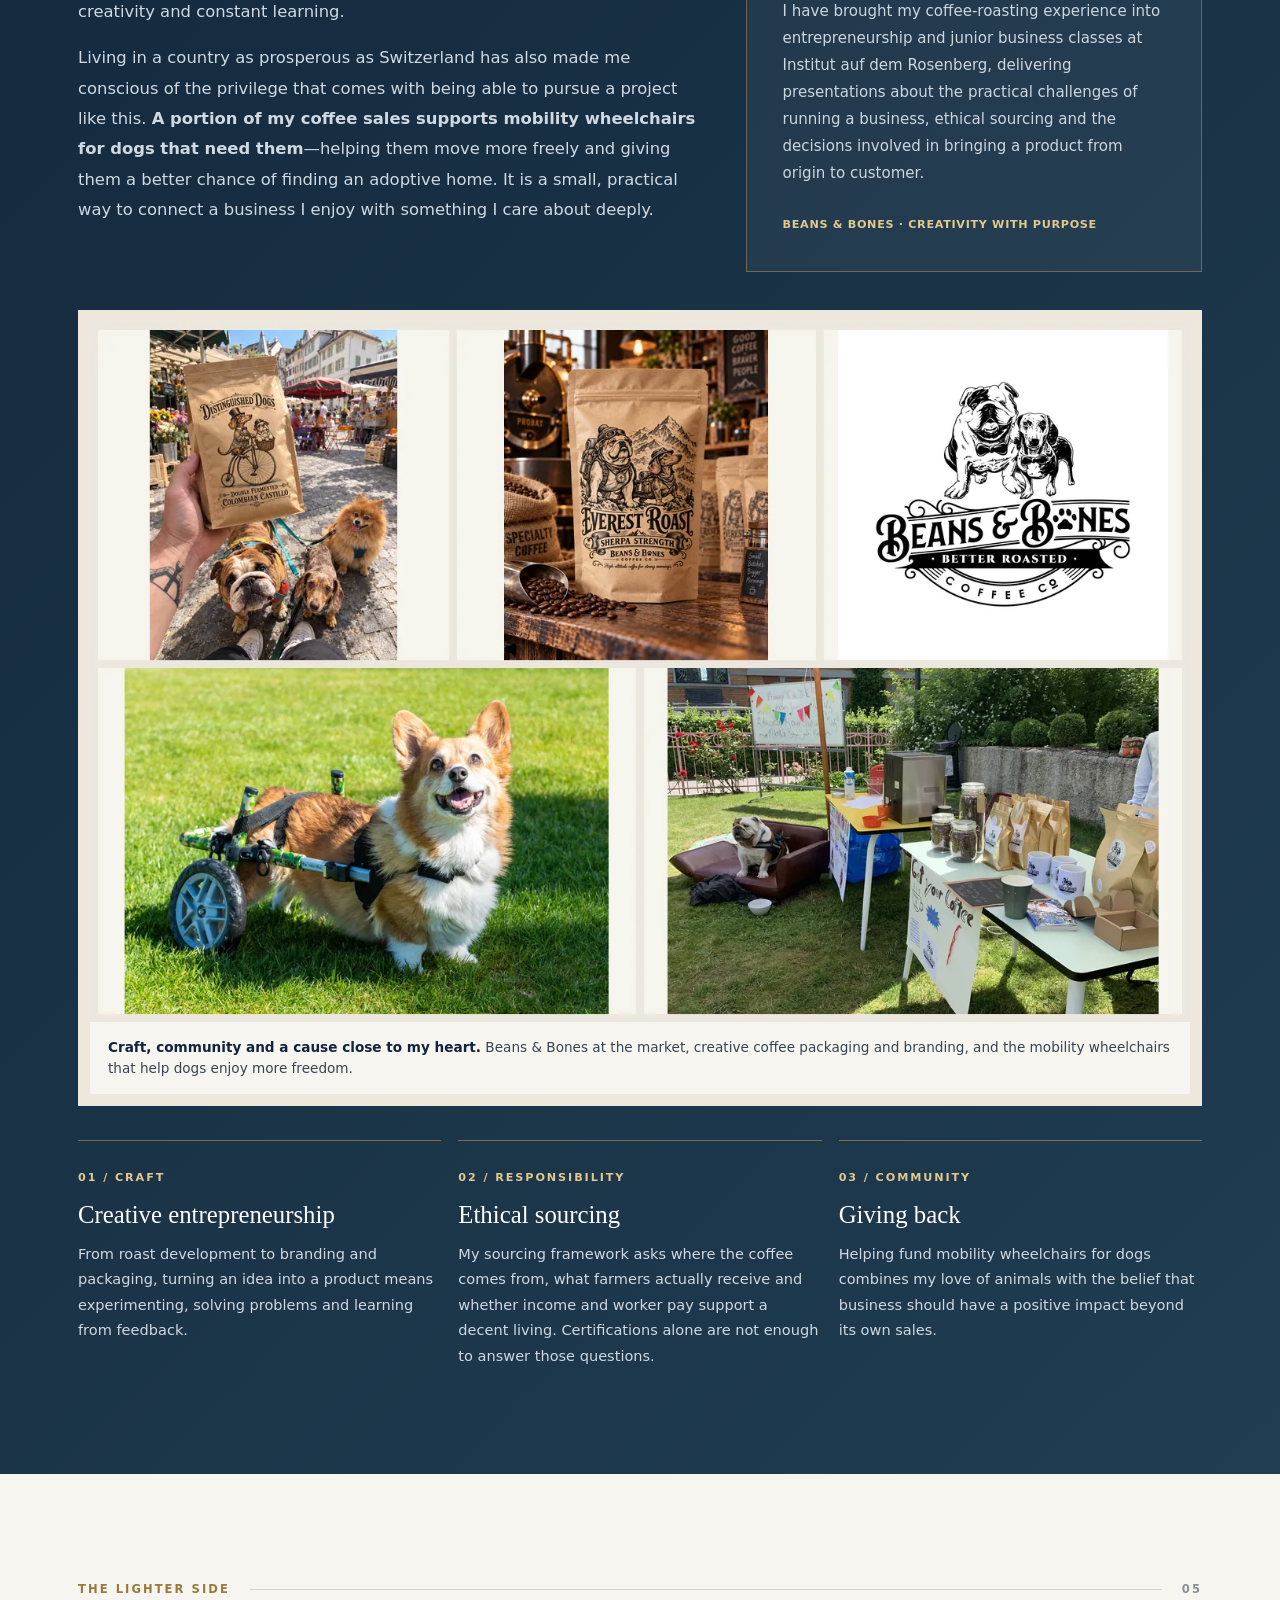
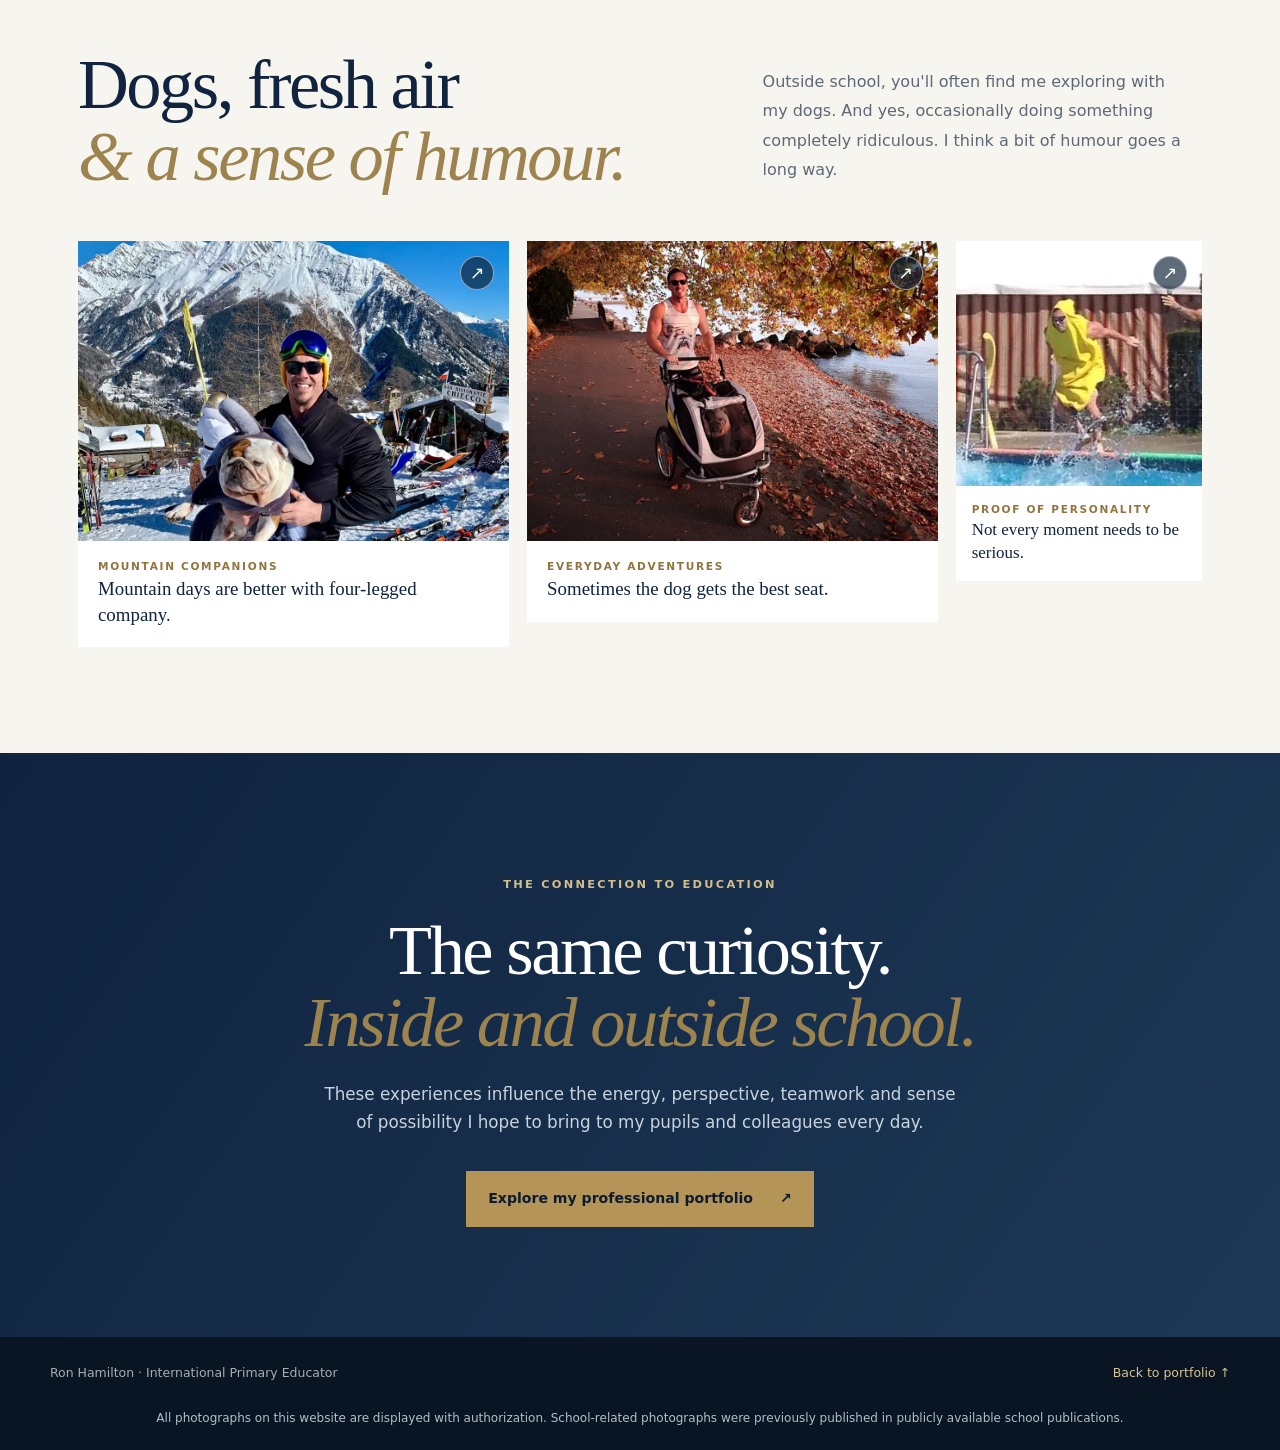
==== commit dae3836a: "Show rugby photos large and uncropped in a responsive editorial gallery" ====
--- a/beyond.html
+++ b/beyond.html
@@ -164,6 +164,58 @@
 @media(max-width:690px){.rugby-lead-layout{grid-template-columns:1fr}.rugby-lead-photo a{height:280px}.rugby-principles{grid-template-columns:1fr 1fr;gap:24px}.rugby-touch{padding:18px}.rugby-gallery-title{display:block}.rugby-gallery-title p{margin-top:12px}.rugby-photo-grid{grid-template-columns:repeat(2,minmax(0,1fr))}.rugby-photo-grid figure a,.rugby-photo-grid figure.rugby-wide a{height:160px}}
 @media(max-width:420px){.rugby-principles{grid-template-columns:1fr}.rugby-photo-grid{grid-template-columns:1fr}.rugby-photo-grid figure.rugby-wide{grid-column:span 1}}
 
+
+/* Rugby photo essay: large, uncropped photographs at their original proportions. */
+.rugby-photo-grid{
+  display:block;
+  columns:2 440px;
+  column-gap:28px;
+}
+.rugby-photo-grid figure{
+  display:inline-block;
+  width:100%;
+  margin:0 0 28px;
+  break-inside:avoid;
+  -webkit-column-break-inside:avoid;
+  vertical-align:top;
+}
+.rugby-photo-grid figure.rugby-wide{
+  display:block;
+  column-span:all;
+  -webkit-column-span:all;
+  width:100%;
+  margin-bottom:34px;
+}
+.rugby-photo-grid figure a,
+.rugby-photo-grid figure.rugby-wide a{
+  display:block;
+  width:100%;
+  height:auto;
+  overflow:visible;
+  background:transparent;
+}
+.rugby-chapter .rugby-photo-grid figure img,
+.rugby-chapter .rugby-photo-grid figure.rugby-wide img{
+  display:block;
+  width:100%;
+  height:auto;
+  max-height:none;
+  object-fit:contain;
+  transform:none;
+}
+.rugby-chapter .rugby-photo-grid figure a:hover img{transform:none}
+.rugby-photo-grid figcaption{
+  padding:16px 20px;
+  font-size:.89rem;
+  background:#f7f5ef;
+  color:#43566a;
+}
+@media(max-width:760px){
+  .rugby-photo-grid{columns:1}
+  .rugby-photo-grid figure,
+  .rugby-photo-grid figure.rugby-wide{margin-bottom:24px}
+}
+
 </style>
 </head>
 <body>
@@ -281,7 +333,7 @@
       <p>Coaching gives pupils opportunities to find their voice, cope with setbacks, support one another and feel that they belong. Those lessons carry far beyond the pitch.</p>
     </div>
   </div>
-  <div class="rugby-gallery-title">
+  <div class="rugby-gallery-title" id="rugby-gallery">
     <h3>Different places. <em>The same spirit.</em></h3>
     <p>More than matches and memories, rugby has given me a way to arrive somewhere new, find a community and contribute.</p>
   </div>
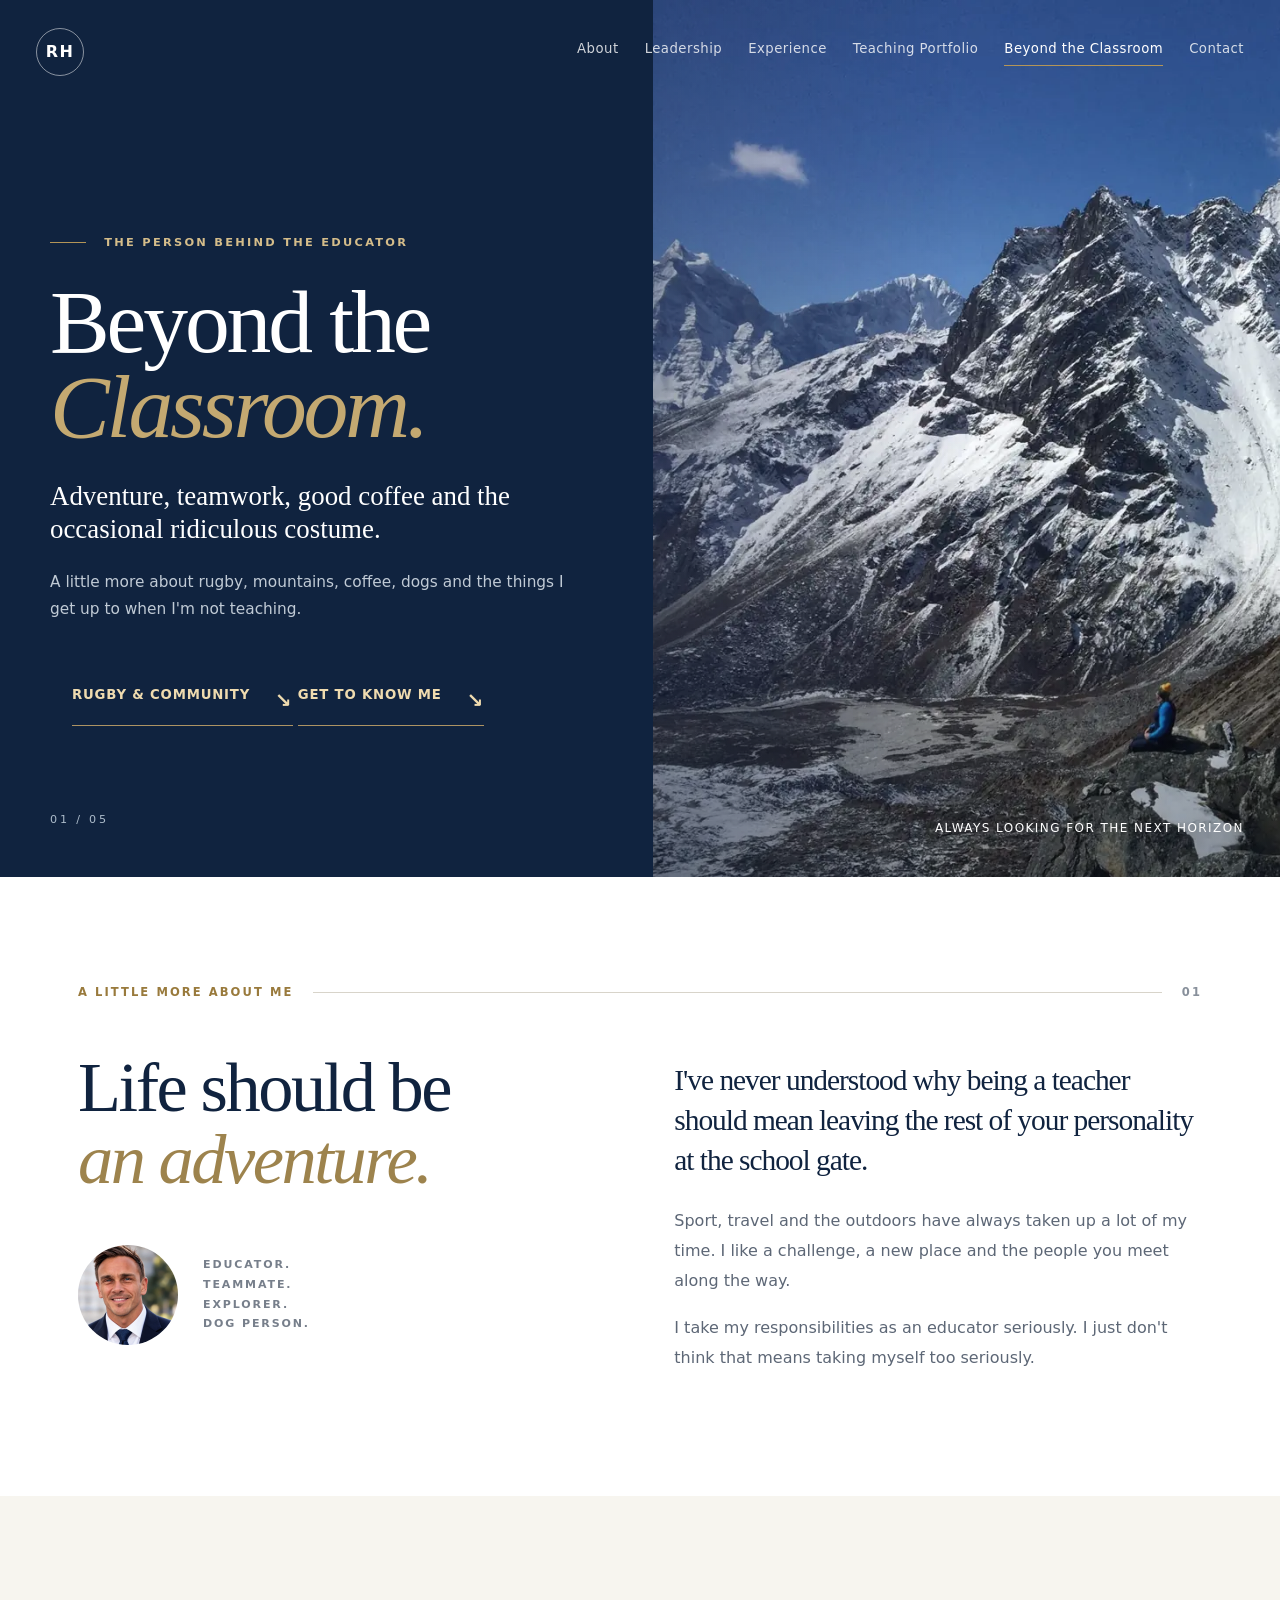
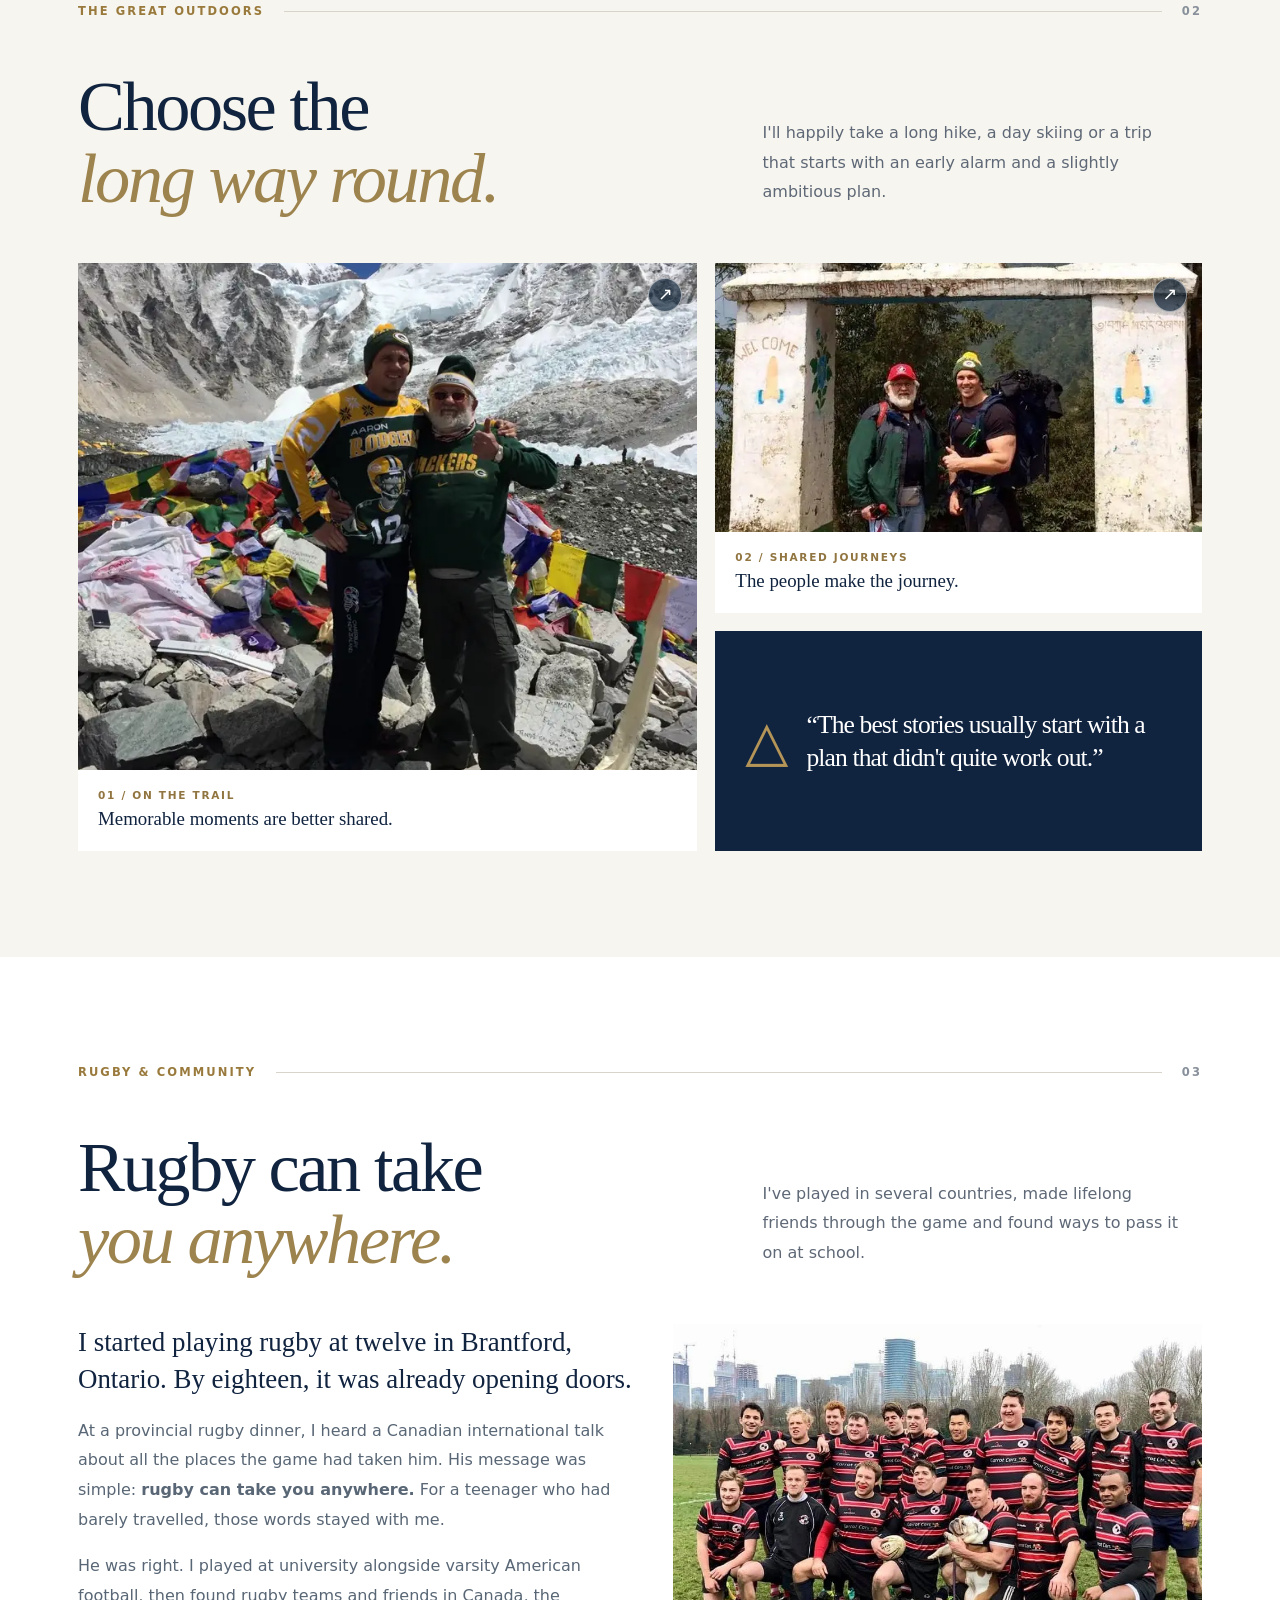
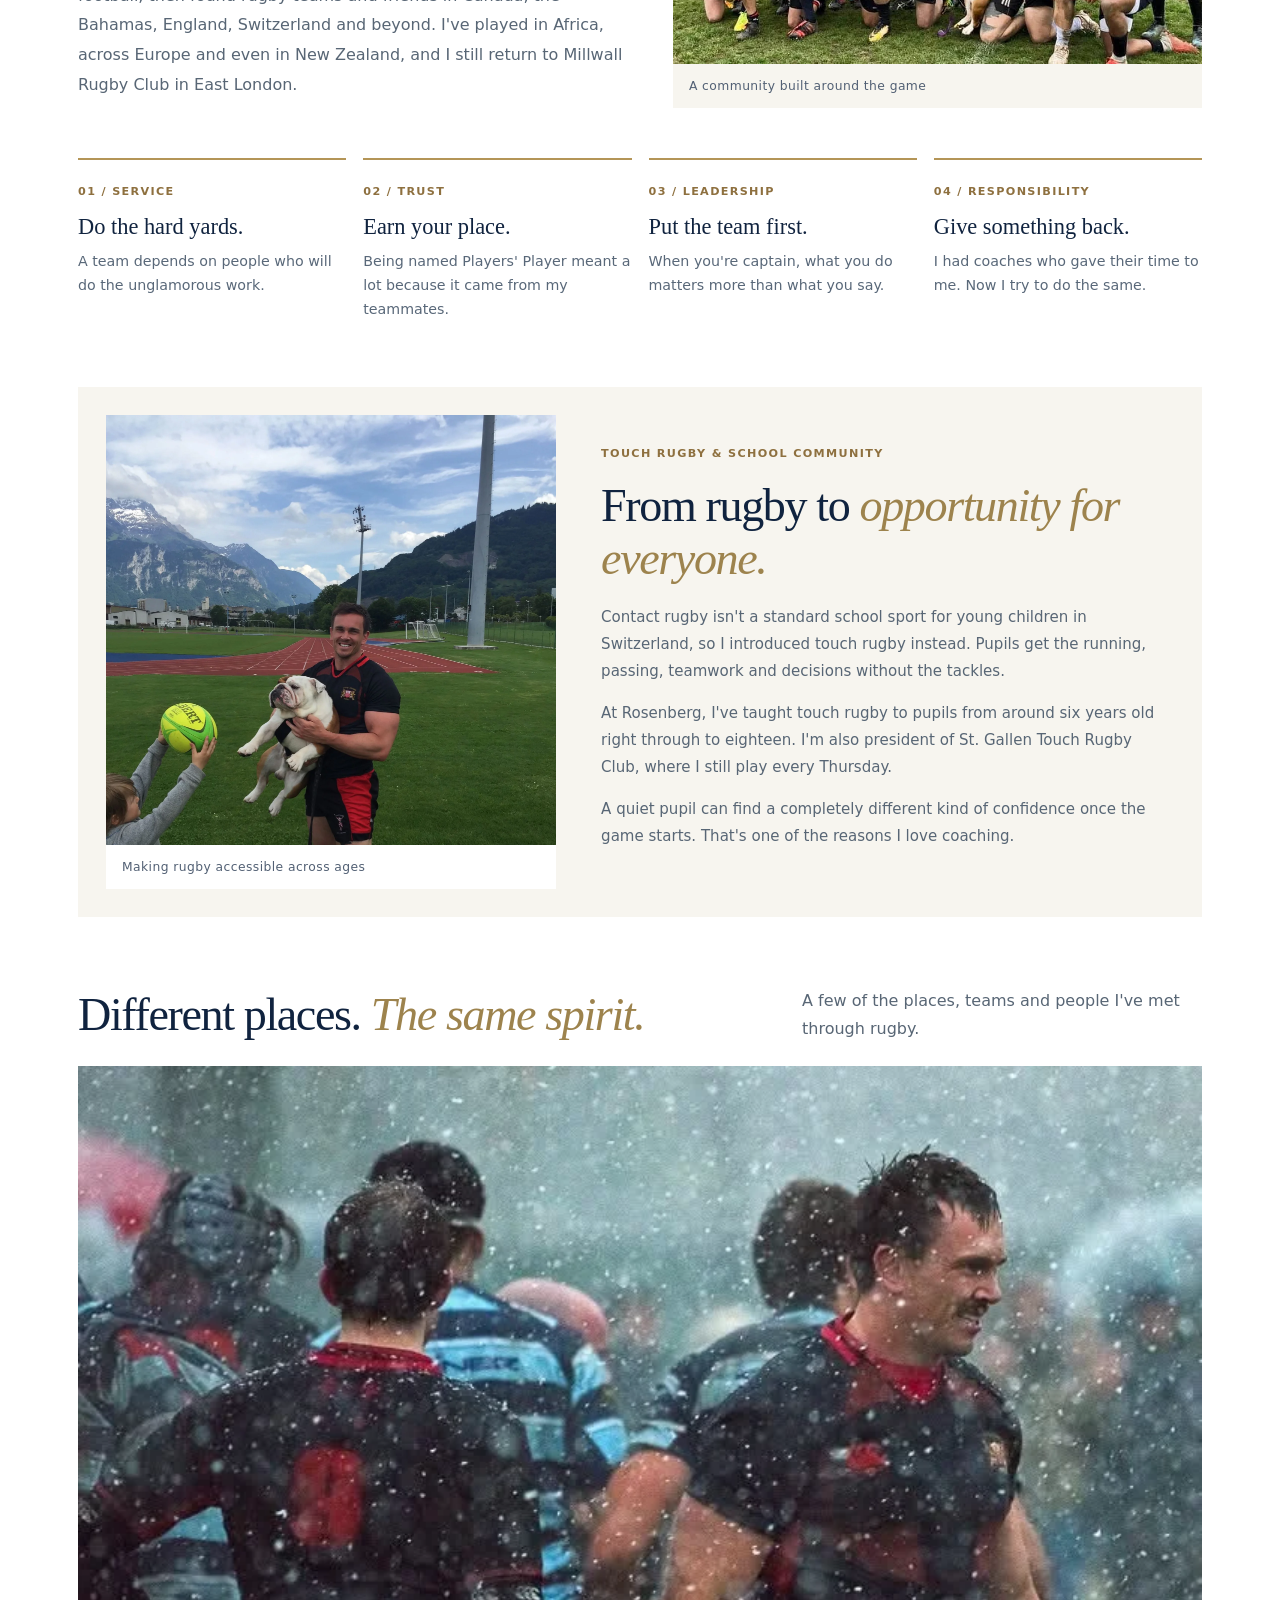
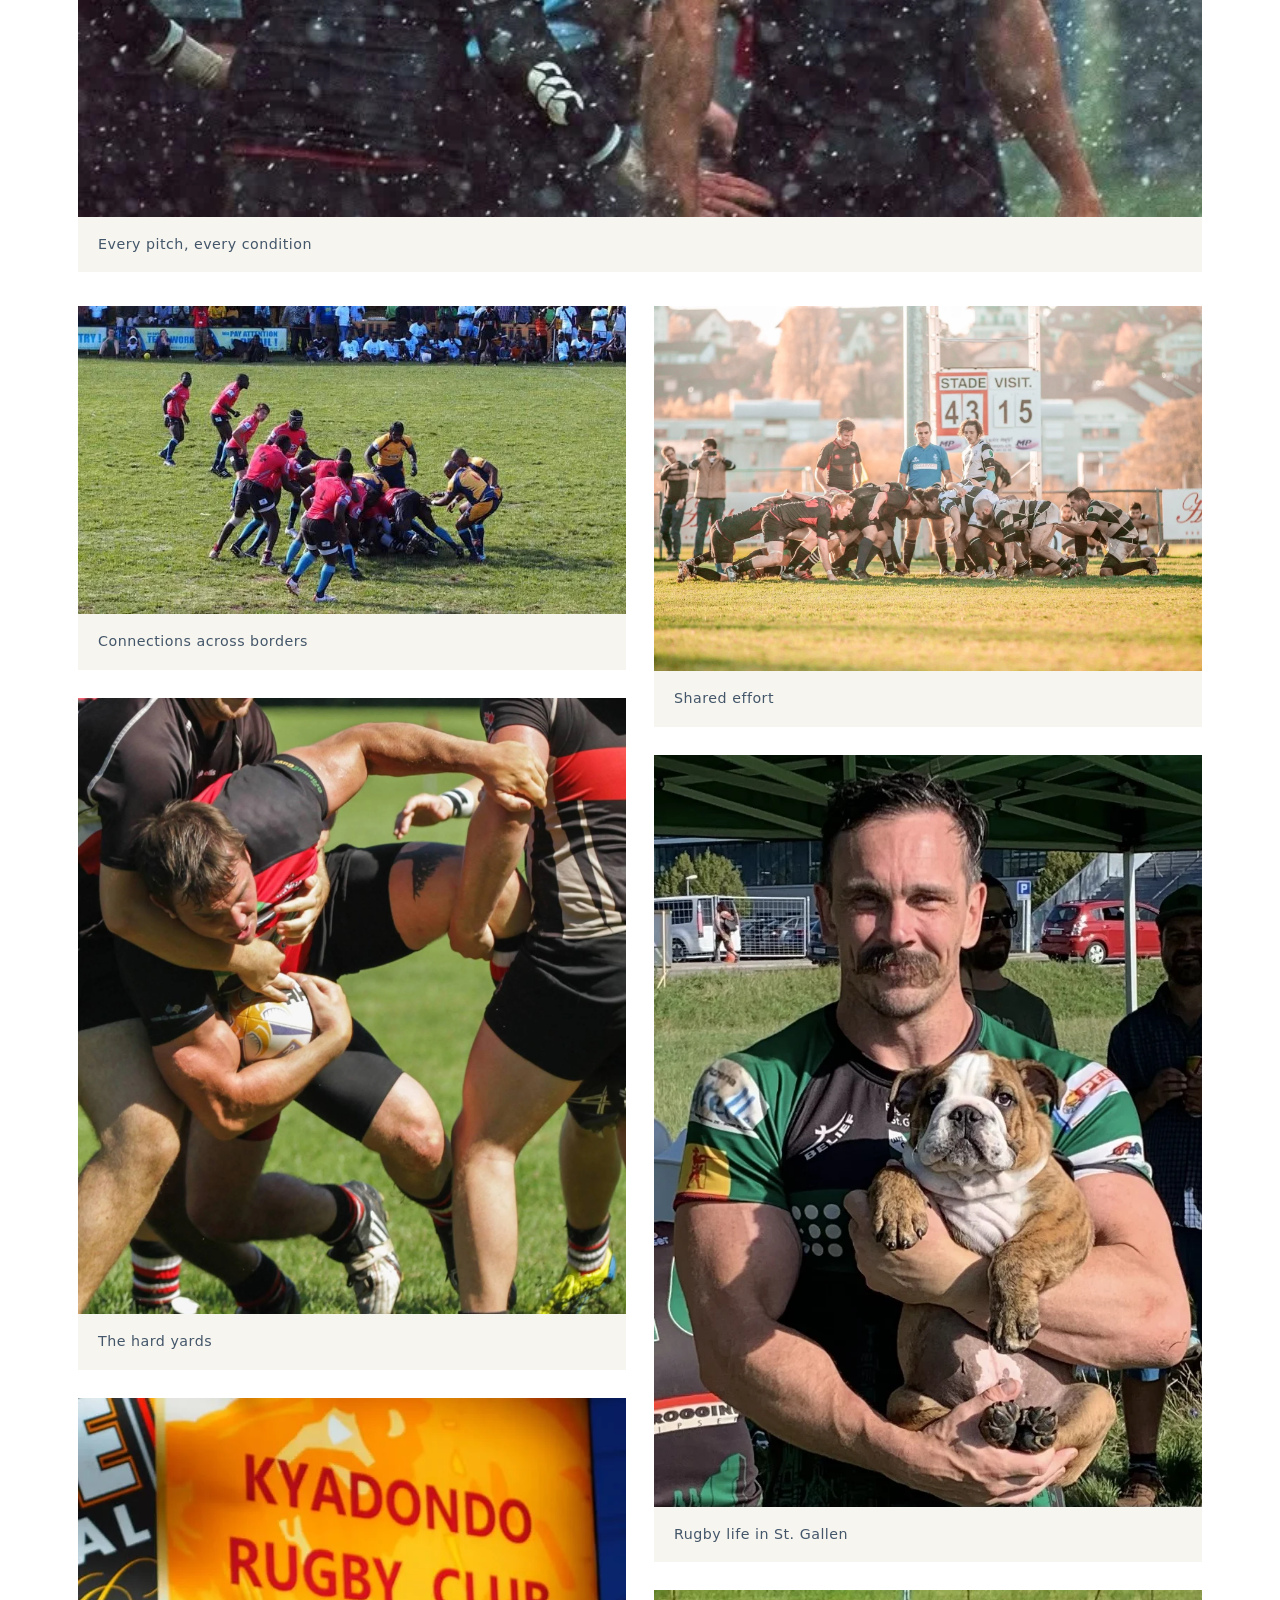
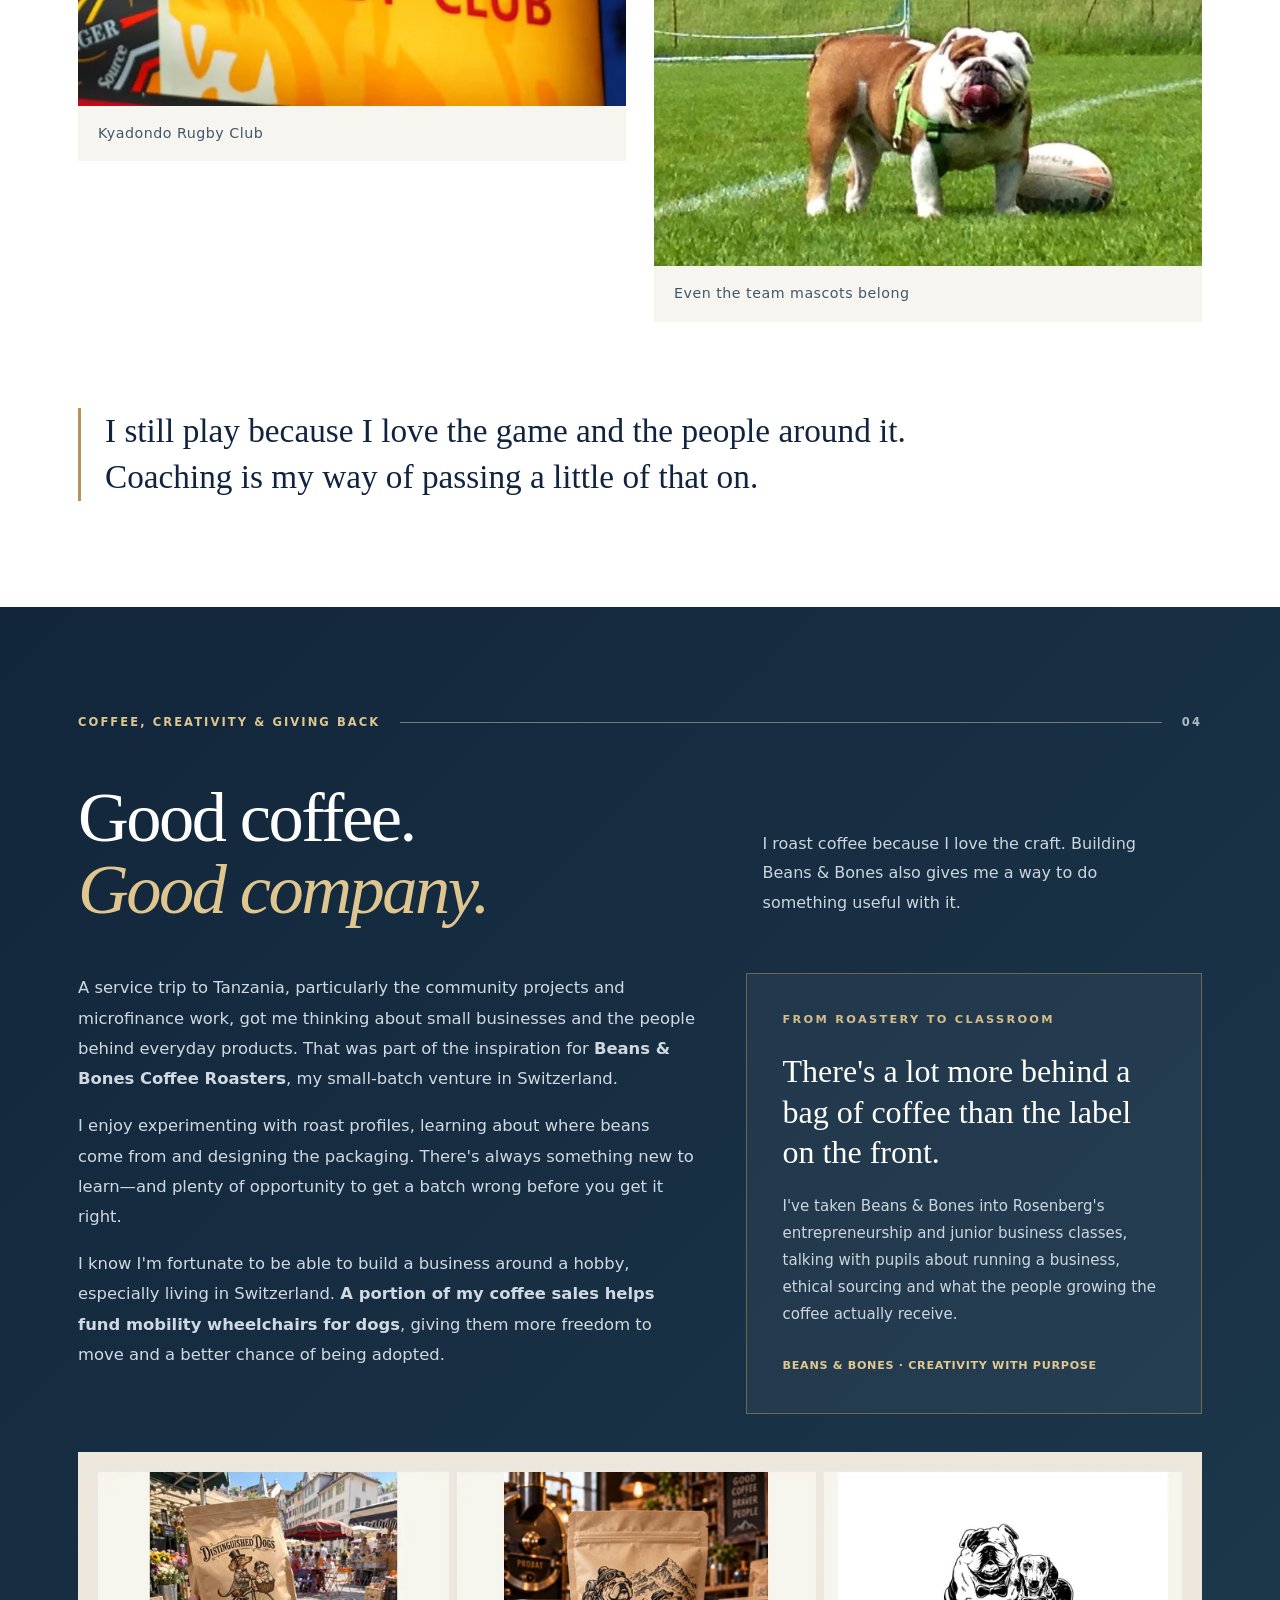
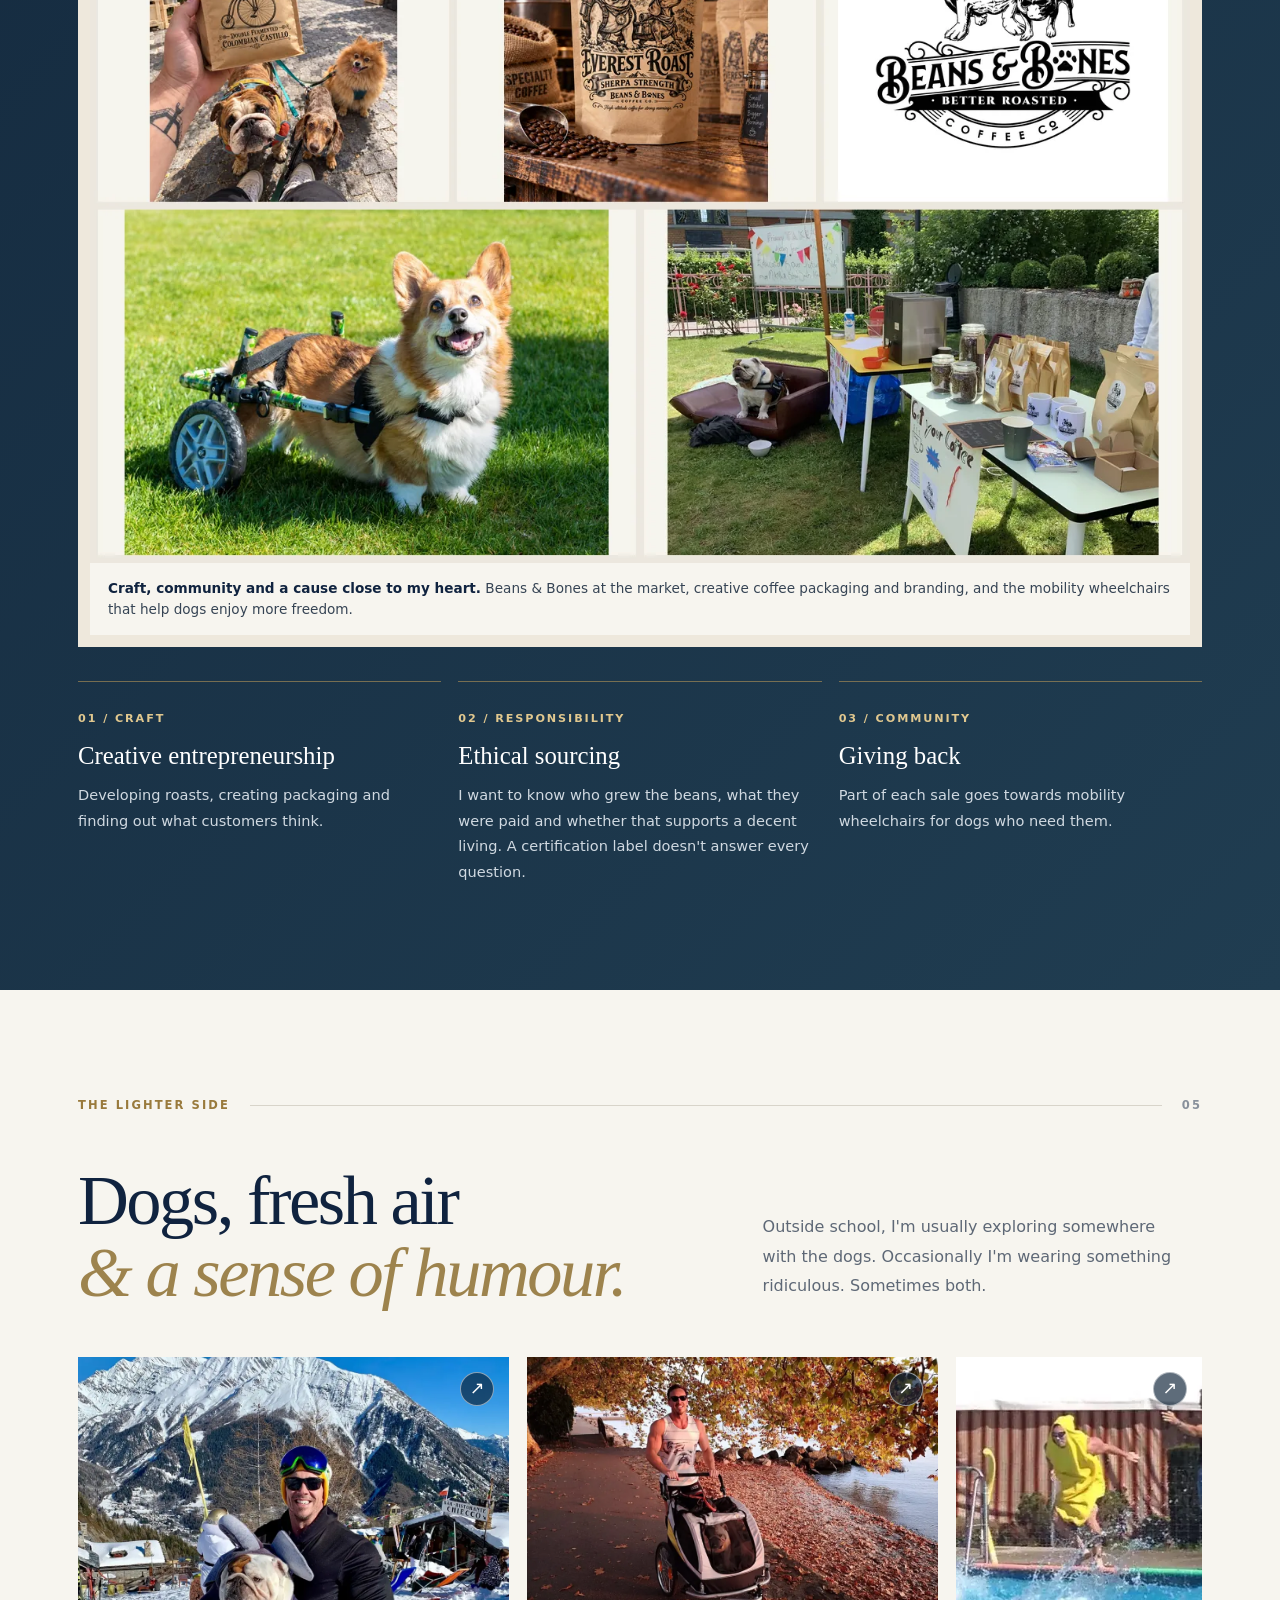
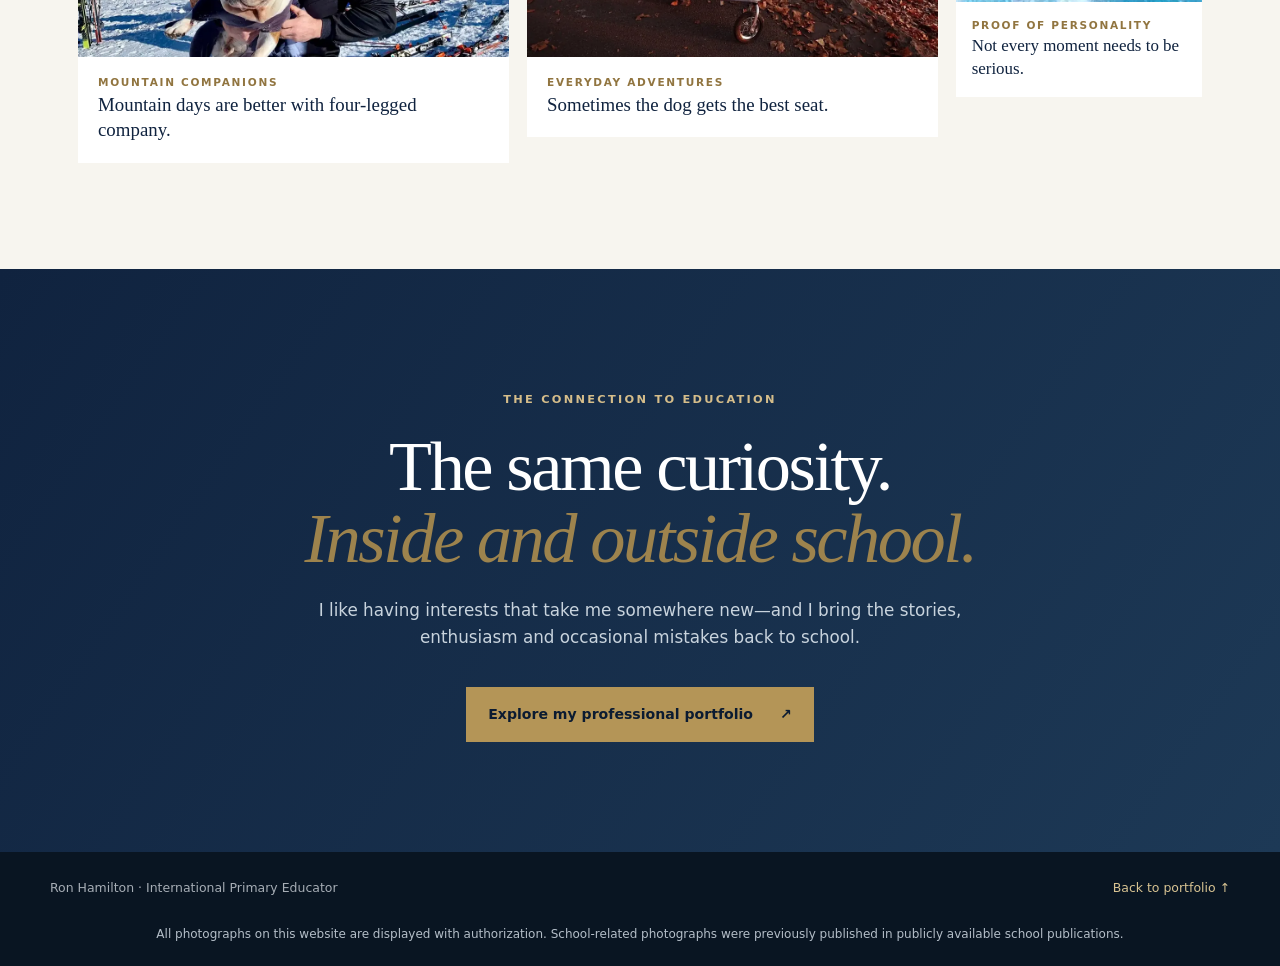
==== commit 694be6a8: "Simplify Beyond the Classroom prose and let rugby, coffee and personal stories lead" ====
--- a/beyond.html
+++ b/beyond.html
@@ -241,7 +241,7 @@
 <p class="eyebrow"><span class="rule"></span> The person behind the educator</p>
 <h1 id="page-title">Beyond the<br/><em>Classroom.</em></h1>
 <p class="hero-lead">Adventure, teamwork, good coffee and the occasional ridiculous costume.</p>
-<p class="hero-description">Teaching is a big part of who I am. But the experiences I have away from school are often the ones that shape what I bring back into it.</p>
+<p class="hero-description">A little more about rugby, mountains, coffee, dogs and the things I get up to when I'm not teaching.</p>
 <a class="hero-anchor" href="#rugby" style="margin-left:22px">Rugby &amp; community <span aria-hidden="true">↘</span></a>
 <a class="hero-anchor" href="#my-story">Get to know me <span aria-hidden="true">↘</span></a>
 </div>
@@ -262,9 +262,9 @@
 </div>
 </div>
 <div class="intro-body">
-<p class="lead-text">I believe the person you are outside the classroom has a real influence on the teacher you become.</p>
-<p>Sport, travel and adventure have always been important parts of my life. From rugby pitches to mountain trails, I enjoy a challenge, discovering unfamiliar places and the friendships that grow from shared experiences.</p>
-<p>These experiences have taught me about resilience, perspective and supporting other people. They have also reminded me to stay curious, keep learning and find humour when things don't go according to plan.</p>
+<p class="lead-text">I've never understood why being a teacher should mean leaving the rest of your personality at the school gate.</p>
+<p>Sport, travel and the outdoors have always taken up a lot of my time. I like a challenge, a new place and the people you meet along the way.</p>
+
 <p>I take my responsibilities as an educator seriously. I just don't think that means taking myself too seriously.</p>
 </div>
 </div>
@@ -272,7 +272,7 @@
 <section class="chapter adventure-chapter" id="adventure">
 <div class="section-wrap">
 <div class="section-marker">The great outdoors <span>02</span></div>
-<div class="chapter-head"><h2>Choose the<br/><em>long way round.</em></h2><p>I love the mountains—hiking, skiing, travelling and the sense of perspective that comes from being somewhere bigger than yourself.</p></div>
+<div class="chapter-head"><h2>Choose the<br/><em>long way round.</em></h2><p>I'll happily take a long hike, a day skiing or a trip that starts with an early alarm and a slightly ambitious plan.</p></div>
 <div class="adventure-grid">
 <figure class="gallery-card tall">
 <button aria-label="Enlarge mountain trekking photograph" class="image-button" data-alt="Two trekkers standing in a high-altitude rocky landscape with glaciers behind them" data-caption="Memorable moments are better shared." data-full="assets/mountain-milestone.webp" type="button">
@@ -288,7 +288,7 @@
 </button>
 <figcaption><span>02 / Shared journeys</span><strong>The people make the journey.</strong></figcaption>
 </figure>
-<div class="editorial-note"><div aria-hidden="true" class="mountain-mark">△</div><p>“A little discomfort, a new perspective and a good story to tell afterwards.”</p></div>
+<div class="editorial-note"><div aria-hidden="true" class="mountain-mark">△</div><p>“The best stories usually start with a plan that didn't quite work out.”</p></div>
 </div>
 </div>
 </section>
@@ -297,13 +297,13 @@
   <div class="section-marker">Rugby &amp; community <span>03</span></div>
   <div class="chapter-head">
     <h2 id="rugby-title">Rugby can take<br/><em>you anywhere.</em></h2>
-    <p>A game that introduced me to the world, taught me to be part of a team and continues to shape how I think about leadership, belonging and giving back.</p>
+    <p>I've played in several countries, made lifelong friends through the game and found ways to pass it on at school.</p>
   </div>
   <div class="rugby-lead-layout">
     <div class="rugby-story-text">
-      <p class="rugby-opening">I started playing rugby at twelve in Brantford, Ontario. By eighteen, it had become much more than a school sport.</p>
+      <p class="rugby-opening">I started playing rugby at twelve in Brantford, Ontario. By eighteen, it was already opening doors.</p>
       <p>At a provincial rugby dinner, I heard a Canadian international talk about all the places the game had taken him. His message was simple: <strong>rugby can take you anywhere.</strong> For a teenager who had barely travelled, those words stayed with me.</p>
-      <p>They turned out to be true. I played throughout university alongside varsity American football, and later found teams and lifelong friendships in Canada, the Bahamas, England, Switzerland and beyond. Rugby took me to pitches across Europe, the Americas and Africa, and even into a match in New Zealand. I still return to play for Millwall Rugby Club in East London.</p>
+      <p>He was right. I played at university alongside varsity American football, then found rugby teams and friends in Canada, the Bahamas, England, Switzerland and beyond. I've played in Africa, across Europe and even in New Zealand, and I still return to Millwall Rugby Club in East London.</p>
     </div>
     <figure class="rugby-lead-photo">
       <a href="assets/rugby/club-team.webp" target="_blank" rel="noopener" aria-label="Open photograph of a rugby club team">
@@ -313,10 +313,10 @@
     </figure>
   </div>
   <div class="rugby-principles">
-    <div><span>01 / Service</span><h3>Do the hard yards.</h3><p>The unseen work matters because every teammate depends on someone being willing to do it.</p></div>
-    <div><span>02 / Trust</span><h3>Earn your place.</h3><p>Being named Players' Player meant more to me than an individual accolade: it came from the people beside me.</p></div>
-    <div><span>03 / Leadership</span><h3>Put the team first.</h3><p>Captaining clubs taught me that dependability and example matter more than a title.</p></div>
-    <div><span>04 / Responsibility</span><h3>Give something back.</h3><p>Coaches gave their time to help me grow. I want to create those opportunities for others.</p></div>
+    <div><span>01 / Service</span><h3>Do the hard yards.</h3><p>A team depends on people who will do the unglamorous work.</p></div>
+    <div><span>02 / Trust</span><h3>Earn your place.</h3><p>Being named Players' Player meant a lot because it came from my teammates.</p></div>
+    <div><span>03 / Leadership</span><h3>Put the team first.</h3><p>When you're captain, what you do matters more than what you say.</p></div>
+    <div><span>04 / Responsibility</span><h3>Give something back.</h3><p>I had coaches who gave their time to me. Now I try to do the same.</p></div>
   </div>
   <div class="rugby-touch">
     <figure>
@@ -328,14 +328,14 @@
     <div>
       <span class="rugby-eyebrow">Touch rugby &amp; school community</span>
       <h3>From rugby to <em>opportunity for everyone.</em></h3>
-      <p>Contact rugby isn't a standard sport for young pupils in Switzerland. Rather than leave the game out, I adapted what I love about it through touch rugby: a non-contact format built around movement, teamwork, decision-making and inclusion.</p>
-      <p>At Institut auf dem Rosenberg, I've coached touch rugby from children as young as six or seven through to eighteen-year-olds in the senior school sports programme. Beyond school, I'm president of St. Gallen Touch Rugby Club and continue to play socially each week.</p>
-      <p>Coaching gives pupils opportunities to find their voice, cope with setbacks, support one another and feel that they belong. Those lessons carry far beyond the pitch.</p>
+      <p>Contact rugby isn't a standard school sport for young children in Switzerland, so I introduced touch rugby instead. Pupils get the running, passing, teamwork and decisions without the tackles.</p>
+      <p>At Rosenberg, I've taught touch rugby to pupils from around six years old right through to eighteen. I'm also president of St. Gallen Touch Rugby Club, where I still play every Thursday.</p>
+      <p>A quiet pupil can find a completely different kind of confidence once the game starts. That's one of the reasons I love coaching.</p>
     </div>
   </div>
   <div class="rugby-gallery-title" id="rugby-gallery">
     <h3>Different places. <em>The same spirit.</em></h3>
-    <p>More than matches and memories, rugby has given me a way to arrive somewhere new, find a community and contribute.</p>
+    <p>A few of the places, teams and people I've met through rugby.</p>
   </div>
   <div class="rugby-photo-grid">
     <figure class="rugby-wide"><a href="assets/rugby/snow-match.webp" target="_blank" rel="noopener"><img src="assets/rugby/snow-match.webp" loading="lazy" alt="Rugby players competing during a heavy snow shower"/></a><figcaption>Every pitch, every condition</figcaption></figure>
@@ -346,7 +346,7 @@
     <figure><a href="assets/rugby/st-gallen-dog.webp" target="_blank" rel="noopener"><img src="assets/rugby/st-gallen-dog.webp" loading="lazy" alt="Rugby player in a St. Gallen jersey holding a bulldog"/></a><figcaption>Rugby life in St. Gallen</figcaption></figure>
     <figure><a href="assets/rugby/rugby-dog.webp" target="_blank" rel="noopener"><img src="assets/rugby/rugby-dog.webp" loading="lazy" alt="Bulldog with a rugby ball on a grass field"/></a><figcaption>Even the team mascots belong</figcaption></figure>
   </div>
-  <p class="rugby-closing-thought">The strongest school communities are built like the strongest teams: through relationships, shared effort, genuine care and a willingness to do the work that needs doing.</p>
+  <p class="rugby-closing-thought">I still play because I love the game and the people around it. Coaching is my way of passing a little of that on.</p>
 </div>
 </section>
 <section class="chapter coffee-chapter" id="coffee">
@@ -354,18 +354,18 @@
 <div class="section-marker">Coffee, creativity &amp; giving back <span>04</span></div>
 <div class="chapter-head">
 <h2>Good coffee.<br/><em>Good company.</em></h2>
-<p>For me, coffee is a creative outlet, a small business and a chance to connect the pleasure of making something well with a responsibility to give something back.</p>
+<p>I roast coffee because I love the craft. Building Beans &amp; Bones also gives me a way to do something useful with it.</p>
 </div>
 <div class="coffee-content">
 <div class="coffee-copy">
-<p>A service-learning journey to Tanzania, including community projects and microfinance work, changed how I thought about opportunity, enterprise and the people behind the things we buy. It helped inspire me to build <strong>Beans &amp; Bones Coffee Roasters</strong>, my small-batch coffee venture in Switzerland.</p>
-<p>I love the process: exploring origins, developing roast profiles, experimenting with blends and designing the stories and packaging that bring each coffee to life. It is a satisfying mix of science, craftsmanship, creativity and constant learning.</p>
-<p>Living in a country as prosperous as Switzerland has also made me conscious of the privilege that comes with being able to pursue a project like this. <strong>A portion of my coffee sales supports mobility wheelchairs for dogs that need them</strong>—helping them move more freely and giving them a better chance of finding an adoptive home. It is a small, practical way to connect a business I enjoy with something I care about deeply.</p>
+<p>A service trip to Tanzania, particularly the community projects and microfinance work, got me thinking about small businesses and the people behind everyday products. That was part of the inspiration for <strong>Beans &amp; Bones Coffee Roasters</strong>, my small-batch venture in Switzerland.</p>
+<p>I enjoy experimenting with roast profiles, learning about where beans come from and designing the packaging. There's always something new to learn—and plenty of opportunity to get a batch wrong before you get it right.</p>
+<p>I know I'm fortunate to be able to build a business around a hobby, especially living in Switzerland. <strong>A portion of my coffee sales helps fund mobility wheelchairs for dogs</strong>, giving them more freedom to move and a better chance of being adopted.</p>
 </div>
 <aside class="coffee-panel" aria-label="Coffee and practical education">
 <p class="eyebrow">From roastery to classroom</p>
-<blockquote>Good ideas become more powerful when they can make a difference beyond yourself.</blockquote>
-<p>I have brought my coffee-roasting experience into entrepreneurship and junior business classes at Institut auf dem Rosenberg, delivering presentations about the practical challenges of running a business, ethical sourcing and the decisions involved in bringing a product from origin to customer.</p>
+<blockquote>There's a lot more behind a bag of coffee than the label on the front.</blockquote>
+<p>I've taken Beans &amp; Bones into Rosenberg's entrepreneurship and junior business classes, talking with pupils about running a business, ethical sourcing and what the people growing the coffee actually receive.</p>
 <p class="coffee-signoff">Beans &amp; Bones · Creativity with purpose</p>
 </aside>
 </div>
@@ -374,16 +374,16 @@
 <figcaption><strong>Craft, community and a cause close to my heart.</strong> Beans &amp; Bones at the market, creative coffee packaging and branding, and the mobility wheelchairs that help dogs enjoy more freedom.</figcaption>
 </figure>
 <div class="coffee-values" aria-label="The principles behind my coffee project">
-<div class="coffee-value"><span class="coffee-count">01 / Craft</span><h3>Creative entrepreneurship</h3><p>From roast development to branding and packaging, turning an idea into a product means experimenting, solving problems and learning from feedback.</p></div>
-<div class="coffee-value"><span class="coffee-count">02 / Responsibility</span><h3>Ethical sourcing</h3><p>My sourcing framework asks where the coffee comes from, what farmers actually receive and whether income and worker pay support a decent living. Certifications alone are not enough to answer those questions.</p></div>
-<div class="coffee-value"><span class="coffee-count">03 / Community</span><h3>Giving back</h3><p>Helping fund mobility wheelchairs for dogs combines my love of animals with the belief that business should have a positive impact beyond its own sales.</p></div>
+<div class="coffee-value"><span class="coffee-count">01 / Craft</span><h3>Creative entrepreneurship</h3><p>Developing roasts, creating packaging and finding out what customers think.</p></div>
+<div class="coffee-value"><span class="coffee-count">02 / Responsibility</span><h3>Ethical sourcing</h3><p>I want to know who grew the beans, what they were paid and whether that supports a decent living. A certification label doesn't answer every question.</p></div>
+<div class="coffee-value"><span class="coffee-count">03 / Community</span><h3>Giving back</h3><p>Part of each sale goes towards mobility wheelchairs for dogs who need them.</p></div>
 </div>
 </div>
 </section>
 <section class="chapter personality-chapter" id="life-and-laughter">
 <div class="section-wrap">
 <div class="section-marker">The lighter side <span>05</span></div>
-<div class="chapter-head"><h2>Dogs, fresh air<br/><em>&amp; a sense of humour.</em></h2><p>Outside school, you'll often find me exploring with my dogs. And yes, occasionally doing something completely ridiculous. I think a bit of humour goes a long way.</p></div>
+<div class="chapter-head"><h2>Dogs, fresh air<br/><em>&amp; a sense of humour.</em></h2><p>Outside school, I'm usually exploring somewhere with the dogs. Occasionally I'm wearing something ridiculous. Sometimes both.</p></div>
 <div class="personality-grid">
 <figure class="gallery-card ski">
 <button aria-label="Enlarge mountain ski photograph with a bulldog" class="image-button" data-alt="Ron holding a bulldog wearing a playful costume at a snowy ski resort" data-caption="Mountain days are better with four-legged company." data-full="assets/ski-day-norman.webp" type="button">
@@ -413,7 +413,7 @@
 <div class="closing-inner">
 <p class="eyebrow">The connection to education</p>
 <h2>The same curiosity.<br/><em>Inside and outside school.</em></h2>
-<p>These experiences influence the energy, perspective, teamwork and sense of possibility I hope to bring to my pupils and colleagues every day.</p>
+<p>I like having interests that take me somewhere new—and I bring the stories, enthusiasm and occasional mistakes back to school.</p>
 <a class="closing-button" href="index.html">Explore my professional portfolio <span aria-hidden="true">↗</span></a>
 </div>
 </section>
